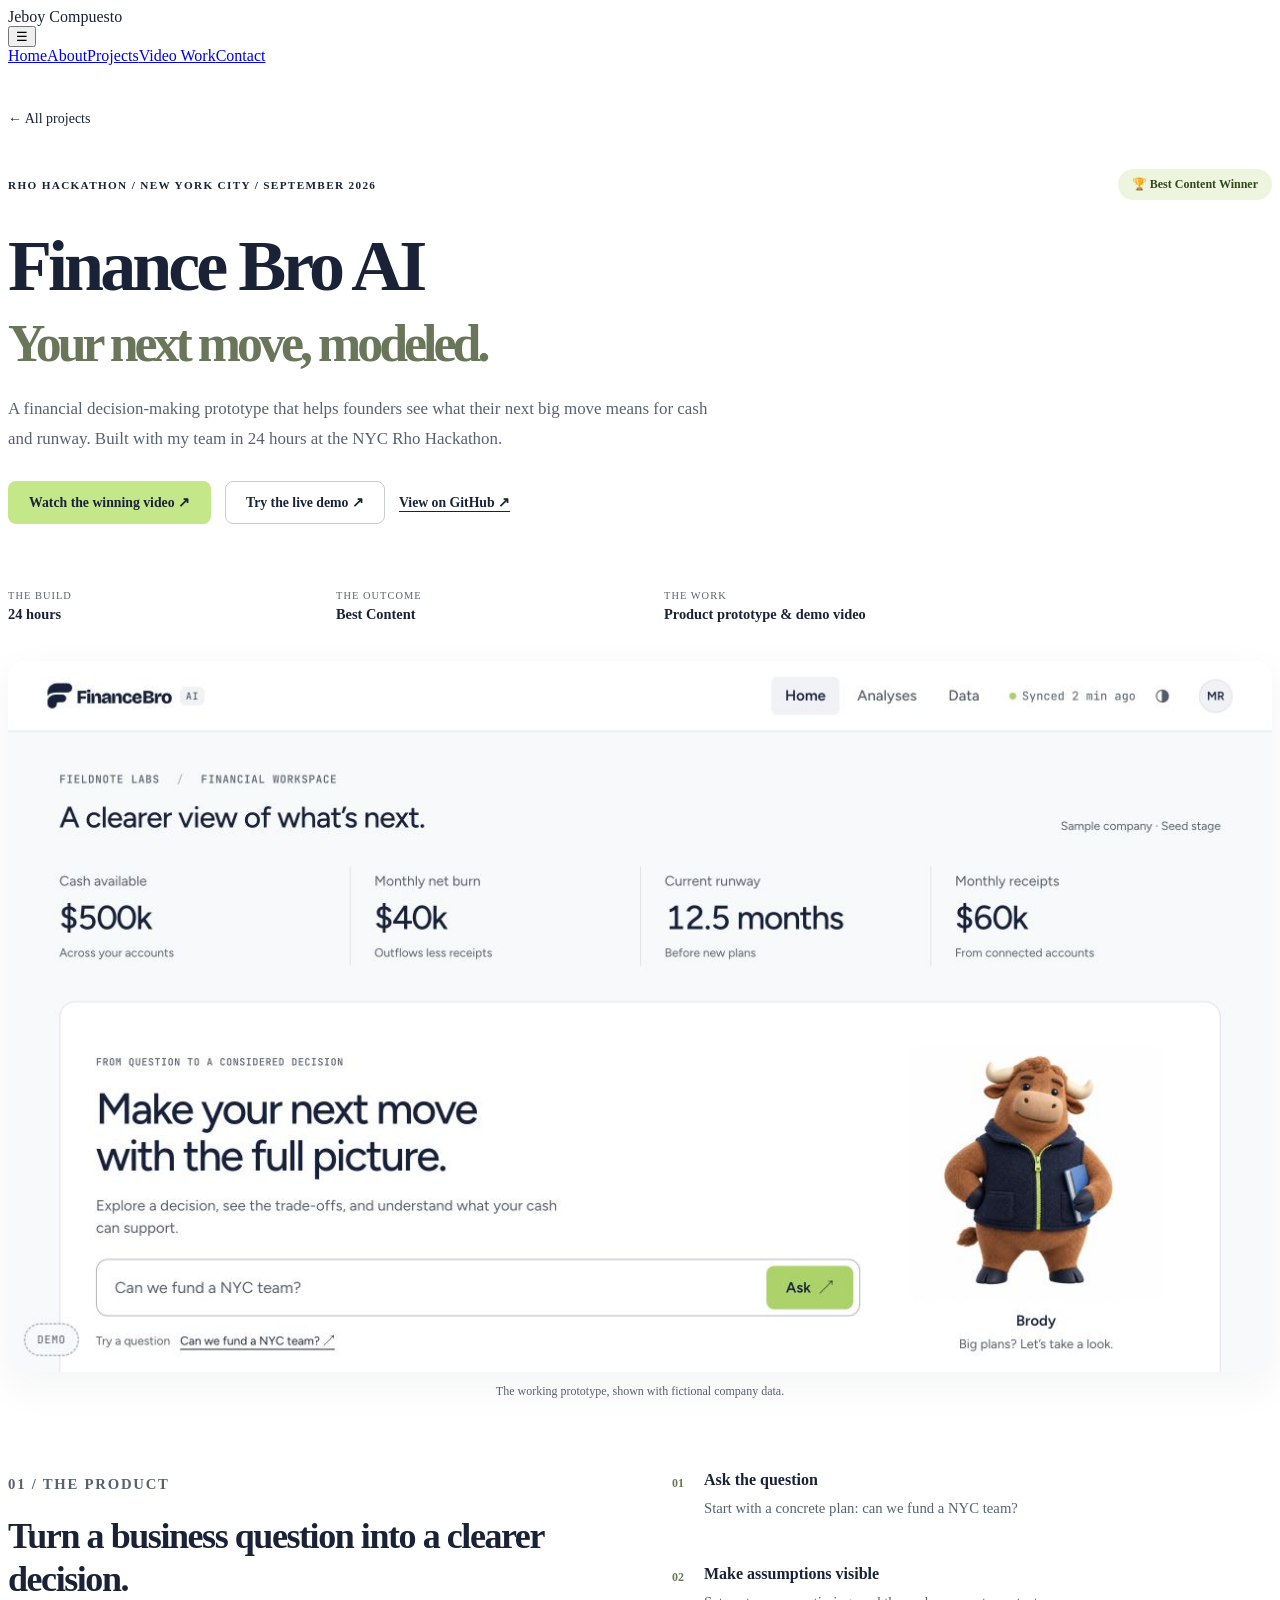
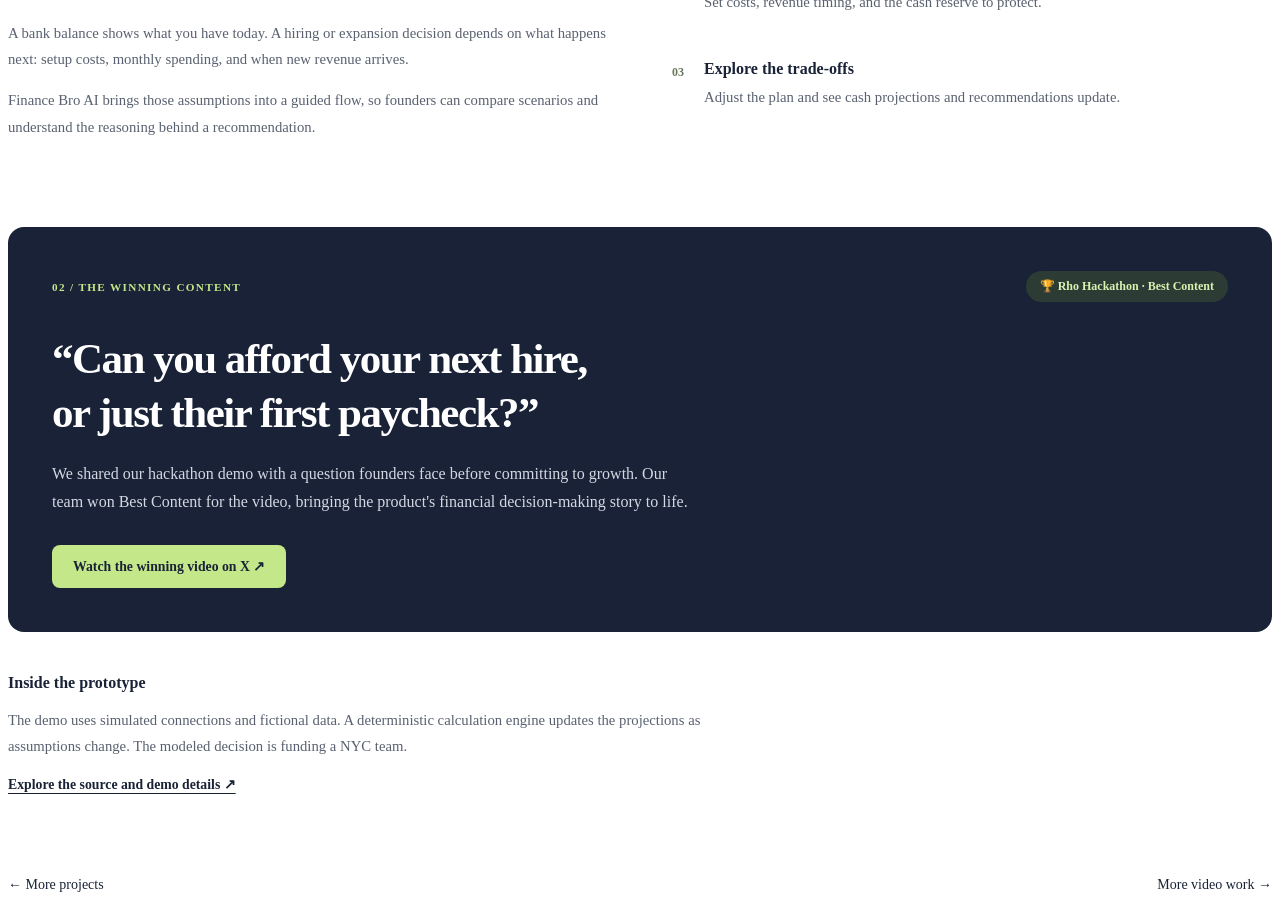
==== finance-bro-ai.html @ b6d6ede4 "Feature Finance Bro AI Rho Hackathon Best Content win" ====
<!doctype html>
<html lang="en">
<head>
  <meta charset="utf-8">
  <meta name="viewport" content="width=device-width,initial-scale=1">
  <title>Finance Bro AI — Rho Hackathon Best Content Winner · Jeboy Compuesto</title>
  <meta name="description" content="Finance Bro AI: a financial decision-making prototype built in 24 hours at the NYC Rho Hackathon. Our team's demo video won Best Content.">
  <meta property="og:title" content="Finance Bro AI — Best Content at Rho Hackathon">
  <meta property="og:description" content="Your next move, modeled. A 24-hour product build and an award-winning demo video.">
  <meta property="og:type" content="website">
  <meta property="og:url" content="https://jeboycompuesto.github.io/Portfolio/finance-bro-ai.html">
  <meta property="og:image" content="https://jeboycompuesto.github.io/Portfolio/images/finance-bro-dashboard.png">
  <meta name="twitter:card" content="summary_large_image">
  <link rel="canonical" href="https://jeboycompuesto.github.io/Portfolio/finance-bro-ai.html">
  <link href="https://fonts.googleapis.com/css2?family=Inter:wght@400;500;600;700;800&display=swap" rel="stylesheet">
  <link rel="stylesheet" href="css/styles.css">
  <link rel="stylesheet" href="css/finance-bro.css">
</head>
<body class="rho-page">
  <div class="custom-cursor"></div>
  <div class="wrap">
    <header class="header">
      <div class="brand">Jeboy Compuesto</div>
      <button class="nav-toggle" aria-label="Toggle Menu">&#9776;</button>
      <nav class="nav" aria-label="Main navigation">
        <a href="index.html">Home</a><a href="about.html">About</a><a href="projects.html">Projects</a><a href="video-work.html">Video Work</a><a href="contact.html">Contact</a>
      </nav>
    </header>
    <main>
      <section class="rho-hero" aria-labelledby="rho-title">
        <a class="rho-back" href="projects.html">← All projects</a>
        <div class="rho-heading-row"><p class="rho-kicker">Rho Hackathon / New York City / September 2026</p><span class="rho-award">🏆 Best Content Winner</span></div>
        <h1 id="rho-title">Finance Bro AI<span>Your next move, modeled.</span></h1>
        <p class="rho-lead">A financial decision-making prototype that helps founders see what their next big move means for cash and runway. Built with my team in 24 hours at the NYC Rho Hackathon.</p>
        <div class="rho-actions">
          <a class="rho-button" href="https://x.com/jeboymotion/status/2099174434418655318" target="_blank" rel="noopener">Watch the winning video ↗</a>
          <a class="rho-button rho-button-outline" href="https://jeboycompuesto.github.io/finance-bro-ai/" target="_blank" rel="noopener">Try the live demo ↗</a>
          <a class="rho-text-link" href="https://github.com/jeboycompuesto/finance-bro-ai" target="_blank" rel="noopener">View on GitHub ↗</a>
        </div>
        <dl class="rho-meta">
          <div><dt>The build</dt><dd>24 hours</dd></div>
          <div><dt>The outcome</dt><dd>Best Content</dd></div>
          <div><dt>The work</dt><dd>Product prototype &amp; demo video</dd></div>
        </dl>
      </section>

      <figure class="rho-product">
        <img src="images/finance-bro-dashboard.png" alt="Finance Bro AI dashboard: sample company cash and runway above a prompt asking whether it can fund a NYC team" width="1280" height="720" fetchpriority="high">
        <figcaption>The working prototype, shown with fictional company data.</figcaption>
      </figure>

      <section class="rho-story" aria-labelledby="rho-question-title">
        <div>
          <p class="rho-kicker">01 / The product</p>
          <h2 id="rho-question-title">Turn a business question into a clearer decision.</h2>
          <p>A bank balance shows what you have today. A hiring or expansion decision depends on what happens next: setup costs, monthly spending, and when new revenue arrives.</p>
          <p>Finance Bro AI brings those assumptions into a guided flow, so founders can compare scenarios and understand the reasoning behind a recommendation.</p>
        </div>
        <ol class="rho-steps">
          <li><span>01</span><div><h3>Ask the question</h3><p>Start with a concrete plan: can we fund a NYC team?</p></div></li>
          <li><span>02</span><div><h3>Make assumptions visible</h3><p>Set costs, revenue timing, and the cash reserve to protect.</p></div></li>
          <li><span>03</span><div><h3>Explore the trade-offs</h3><p>Adjust the plan and see cash projections and recommendations update.</p></div></li>
        </ol>
      </section>

      <section class="rho-content" aria-labelledby="rho-content-title">
        <div><p class="rho-kicker">02 / The winning content</p><span class="rho-award">🏆 Rho Hackathon · Best Content</span></div>
        <h2 id="rho-content-title">“Can you afford your next hire,<br>or just their first paycheck?”</h2>
        <p>We shared our hackathon demo with a question founders face before committing to growth. Our team won Best Content for the video, bringing the product's financial decision-making story to life.</p>
        <a class="rho-button" href="https://x.com/jeboymotion/status/2099174434418655318" target="_blank" rel="noopener">Watch the winning video on X ↗</a>
      </section>

      <aside class="rho-prototype-note" aria-label="About the prototype">
        <h2>Inside the prototype</h2>
        <p>The demo uses simulated connections and fictional data. A deterministic calculation engine updates the projections as assumptions change. The modeled decision is funding a NYC team.</p>
        <a class="rho-text-link" href="https://github.com/jeboycompuesto/finance-bro-ai" target="_blank" rel="noopener">Explore the source and demo details ↗</a>
      </aside>
    </main>
    <footer class="rho-footer"><a href="projects.html">← More projects</a><a href="video-work.html">More video work →</a></footer>
  </div>
  <script src="js/main.js" defer></script>
</body>
</html>
---- css/finance-bro.css ----
/* Finance Bro AI case study and award feature. */
.rho-page { --rho-ink: #192236; --rho-lime: #c4e889; color: var(--rho-ink); }
.rho-hero { margin: 44px 0 0; }
.rho-back { display: inline-block; color: var(--text-muted); text-decoration: none; margin-bottom: 42px; font-size: .875rem; }
.rho-heading-row { display: flex; flex-wrap: wrap; align-items: center; gap: 16px; justify-content: space-between; }
.rho-kicker { font-size: .7rem; font-weight: 700; text-transform: uppercase; letter-spacing: .12em; margin: 0; }
.rho-award { display: inline-flex; align-items: center; gap: 6px; border-radius: 999px; padding: 8px 14px; background: #edf5df; color: #34491d; font-size: .75rem; font-weight: 700; }
.rho-hero h1 { font-size: clamp(42px, 6vw, 72px); letter-spacing: -.055em; line-height: 1.08; margin: 28px 0 22px; }
.rho-hero h1 span { display: block; color: #697659; font-size: .72em; margin-top: 10px; }
.rho-lead { max-width: 700px; color: #596170; font-size: 1.06rem; line-height: 1.8; }
.rho-actions { display: flex; flex-wrap: wrap; align-items: center; gap: 14px; margin-top: 26px; }
.rho-button { display: inline-block; padding: 12px 20px; border-radius: 8px; border: 1px solid transparent; background: #c4e889; color: #192236; font-size: .86rem; font-weight: 700; text-decoration: none; transition: background .2s; }
.rho-button:hover { background: #b5dc73; }
.rho-button-outline { background: transparent; border-color: #c9cdd0; }
.rho-button-outline:hover { background: #edf5df; }
.rho-text-link { color: inherit; font-size: .86rem; font-weight: 600; text-underline-offset: 4px; }
.rho-page a:focus-visible, .rho-video-feature a:focus-visible { outline: 3px solid #718d3e; outline-offset: 5px; }
.rho-meta { display: grid; grid-template-columns: 1fr 1fr 2fr; gap: 24px; border-top: 1px solid var(--border); margin: 40px 0 0; padding: 26px 0; }
.rho-meta dt { text-transform: uppercase; letter-spacing: .1em; font-size: .65rem; color: #596170; margin-bottom: 5px; }
.rho-meta dd { font-size: .9rem; font-weight: 600; margin: 0; }
.rho-product { margin: 12px 0 72px; }
.rho-product img { display: block; width: 100%; height: auto; border: 1px solid var(--border); border-radius: 16px; box-shadow: 0 14px 44px #1922360d; }
.rho-product figcaption { text-align: center; color: #596170; font-size: .75rem; margin-top: 12px; }
.rho-story { display: grid; grid-template-columns: 1fr 1fr; gap: 64px; margin-bottom: 72px; }
.rho-story h2 { font-size: clamp(26px, 3vw, 36px); letter-spacing: -.04em; line-height: 1.2; margin: 18px 0; }
.rho-story p, .rho-prototype-note p { color: #596170; font-size: .92rem; line-height: 1.8; }
.rho-steps { list-style: none; margin: 0; padding: 0; }
.rho-steps li { display: flex; gap: 20px; padding: 22px 0; border-bottom: 1px solid var(--border); }
.rho-steps li:first-child { padding-top: 0; }
.rho-steps li > span { color: #697659; font-size: .75rem; font-weight: 700; padding-top: 5px; }
.rho-steps h3 { margin: 0 0 6px; font-size: 1rem; }
.rho-steps p { margin: 0; }
.rho-content { padding: 44px; border-radius: 16px; background: #192236; color: #fff; margin-bottom: 42px; }
.rho-content > div { display: flex; align-items: center; flex-wrap: wrap; gap: 18px; justify-content: space-between; }
.rho-content .rho-kicker { color: #c4e889; }
.rho-content .rho-award { background: #2d3b35; color: #d8f2b0; }
.rho-content h2 { font-size: clamp(26px, 3.8vw, 43px); letter-spacing: -.035em; line-height: 1.25; margin: 30px 0 20px; }
.rho-content > p { max-width: 640px; color: #d3d8e2; line-height: 1.8; margin-bottom: 28px; }
.rho-prototype-note { max-width: 720px; margin-bottom: 60px; }
.rho-prototype-note h2 { font-size: 1rem; }
.rho-footer { display: flex; justify-content: space-between; flex-wrap: wrap; gap: 20px; border-top: 1px solid var(--border); padding-top: 24px; }
.rho-footer a { color: inherit; font-size: .875rem; text-decoration: none; }
.rho-video-feature { display: grid; grid-template-columns: 1fr 1fr; align-items: center; gap: 32px; border: 1px solid #3a4134; border-radius: 14px; padding: 24px; margin: 0 0 44px; background: #1b211b; }
.rho-video-feature .rho-kicker { color: #c4e889; }
.rho-video-feature h2 { margin: 12px 0; font-size: 2rem; letter-spacing: -.035em; }
.rho-video-feature p:not(.rho-kicker) { color: #c8d0c5; font-size: .95rem; }
.rho-video-image { display: block; border-radius: 8px; overflow: hidden; }
.rho-video-image img { display: block; width: 100%; height: auto; }
@media (max-width: 780px) {
  .rho-story, .rho-video-feature { grid-template-columns: 1fr; gap: 28px; }
  .rho-meta { grid-template-columns: 1fr 1fr; gap: 20px; }
  .rho-meta > div:last-child { grid-column: 1 / -1; }
  .rho-hero { margin-top: 24px; }
  .rho-back { margin-bottom: 28px; }
  .rho-content { padding: 28px 24px; }
  .rho-product, .rho-story { margin-bottom: 44px; }
  .rho-heading-row { align-items: flex-start; }
  .rho-video-feature { padding: 20px; }
}
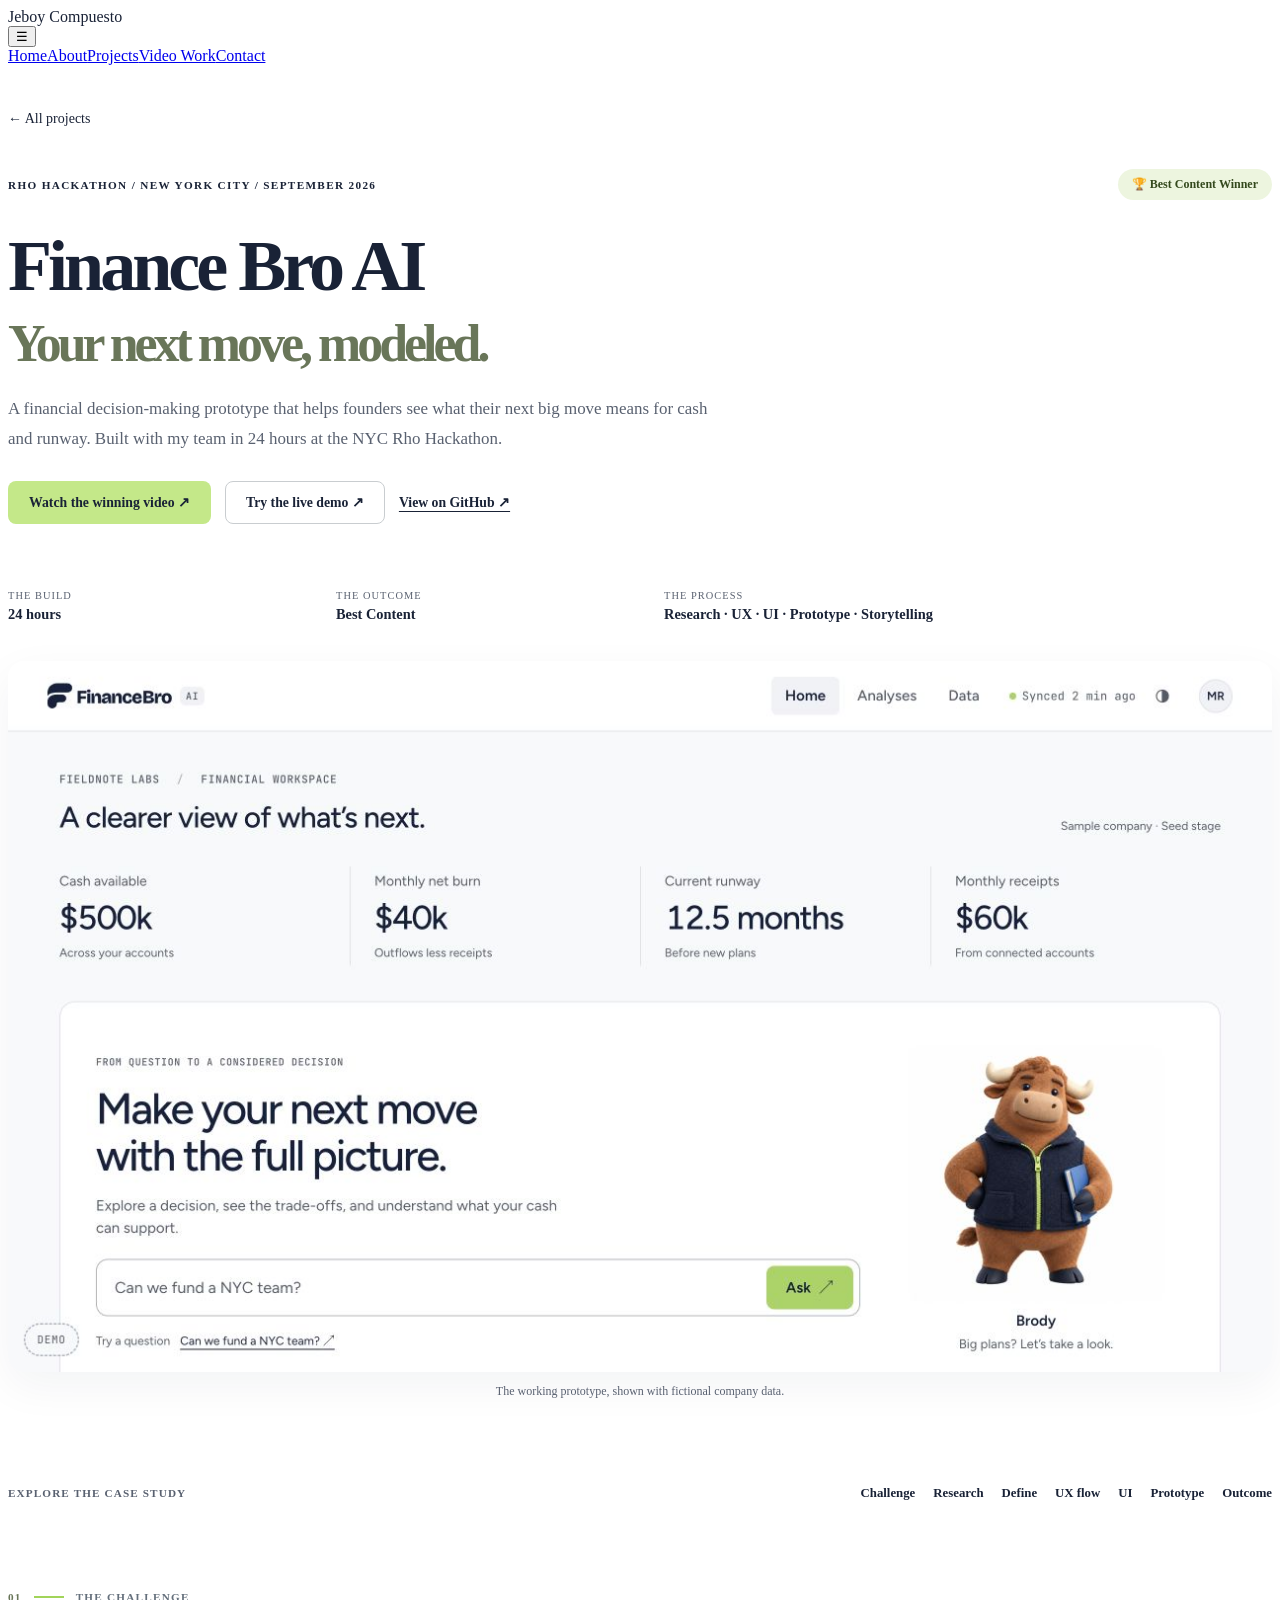
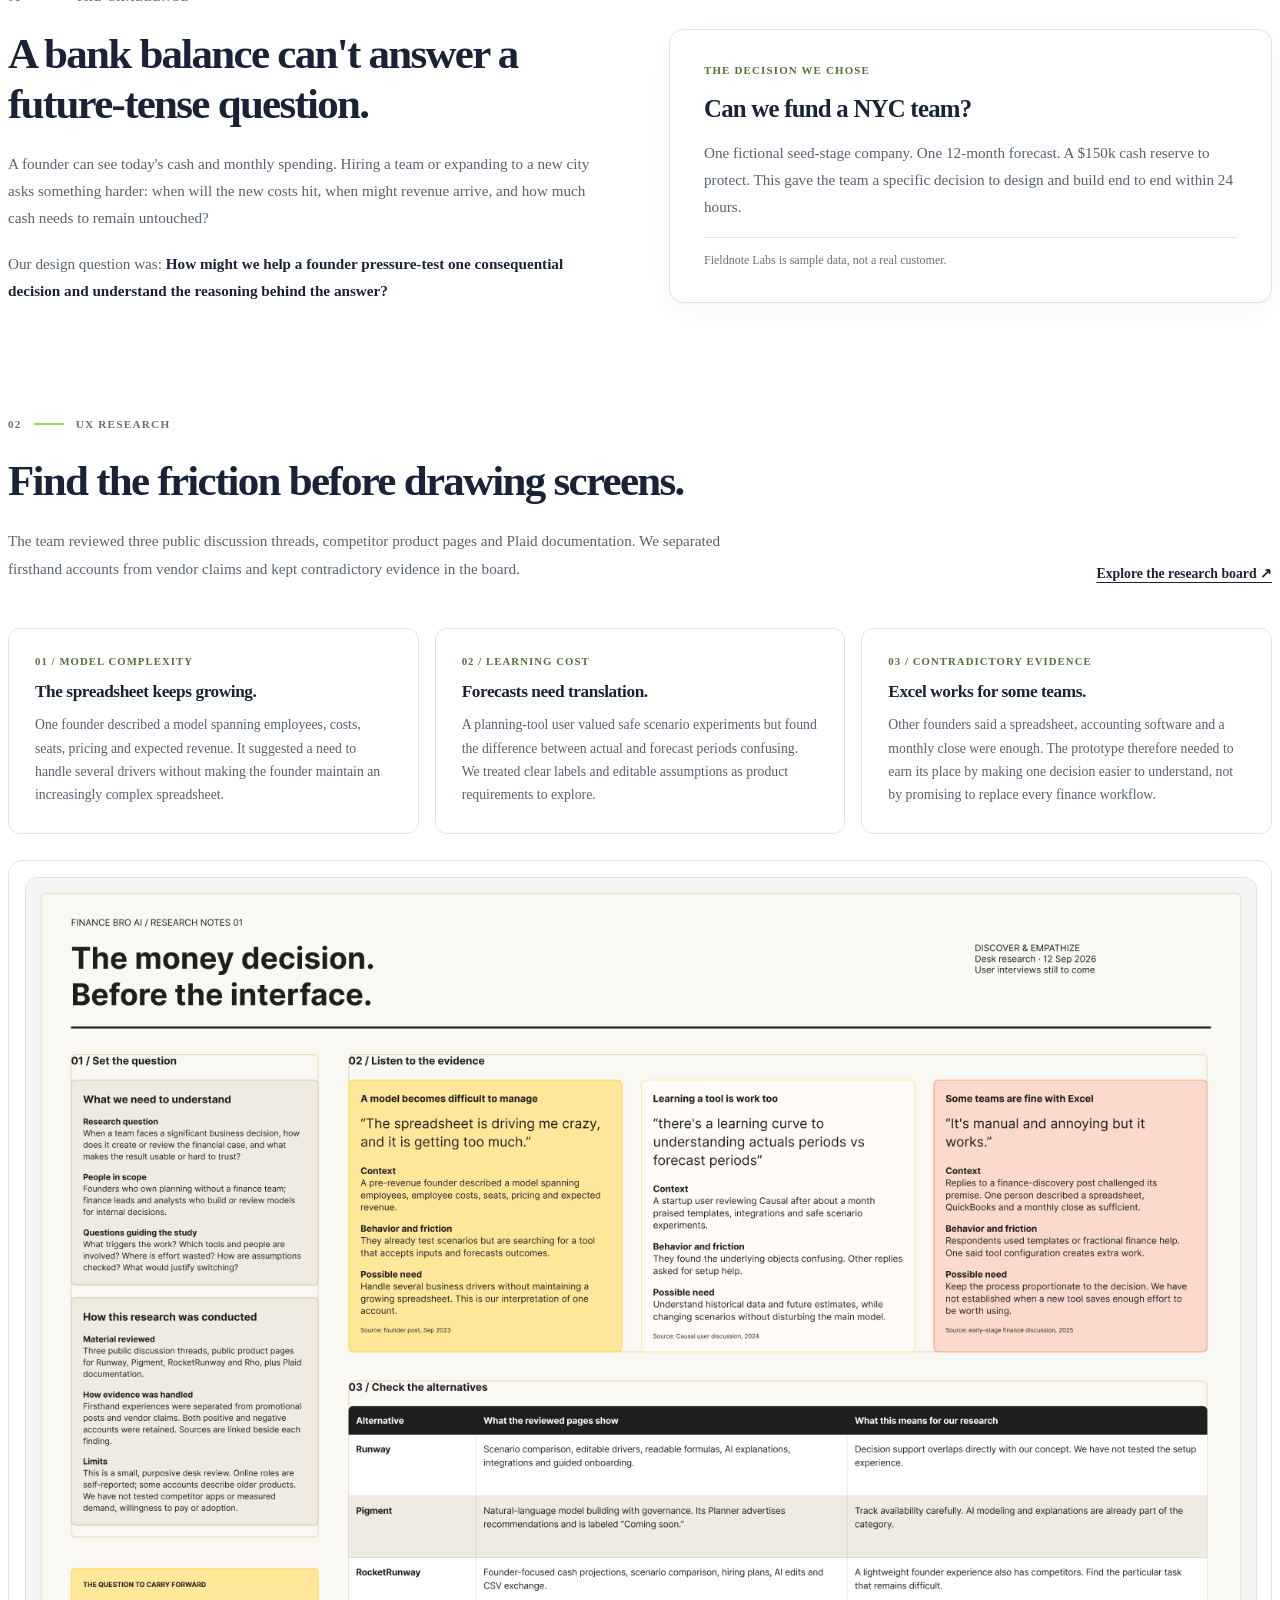
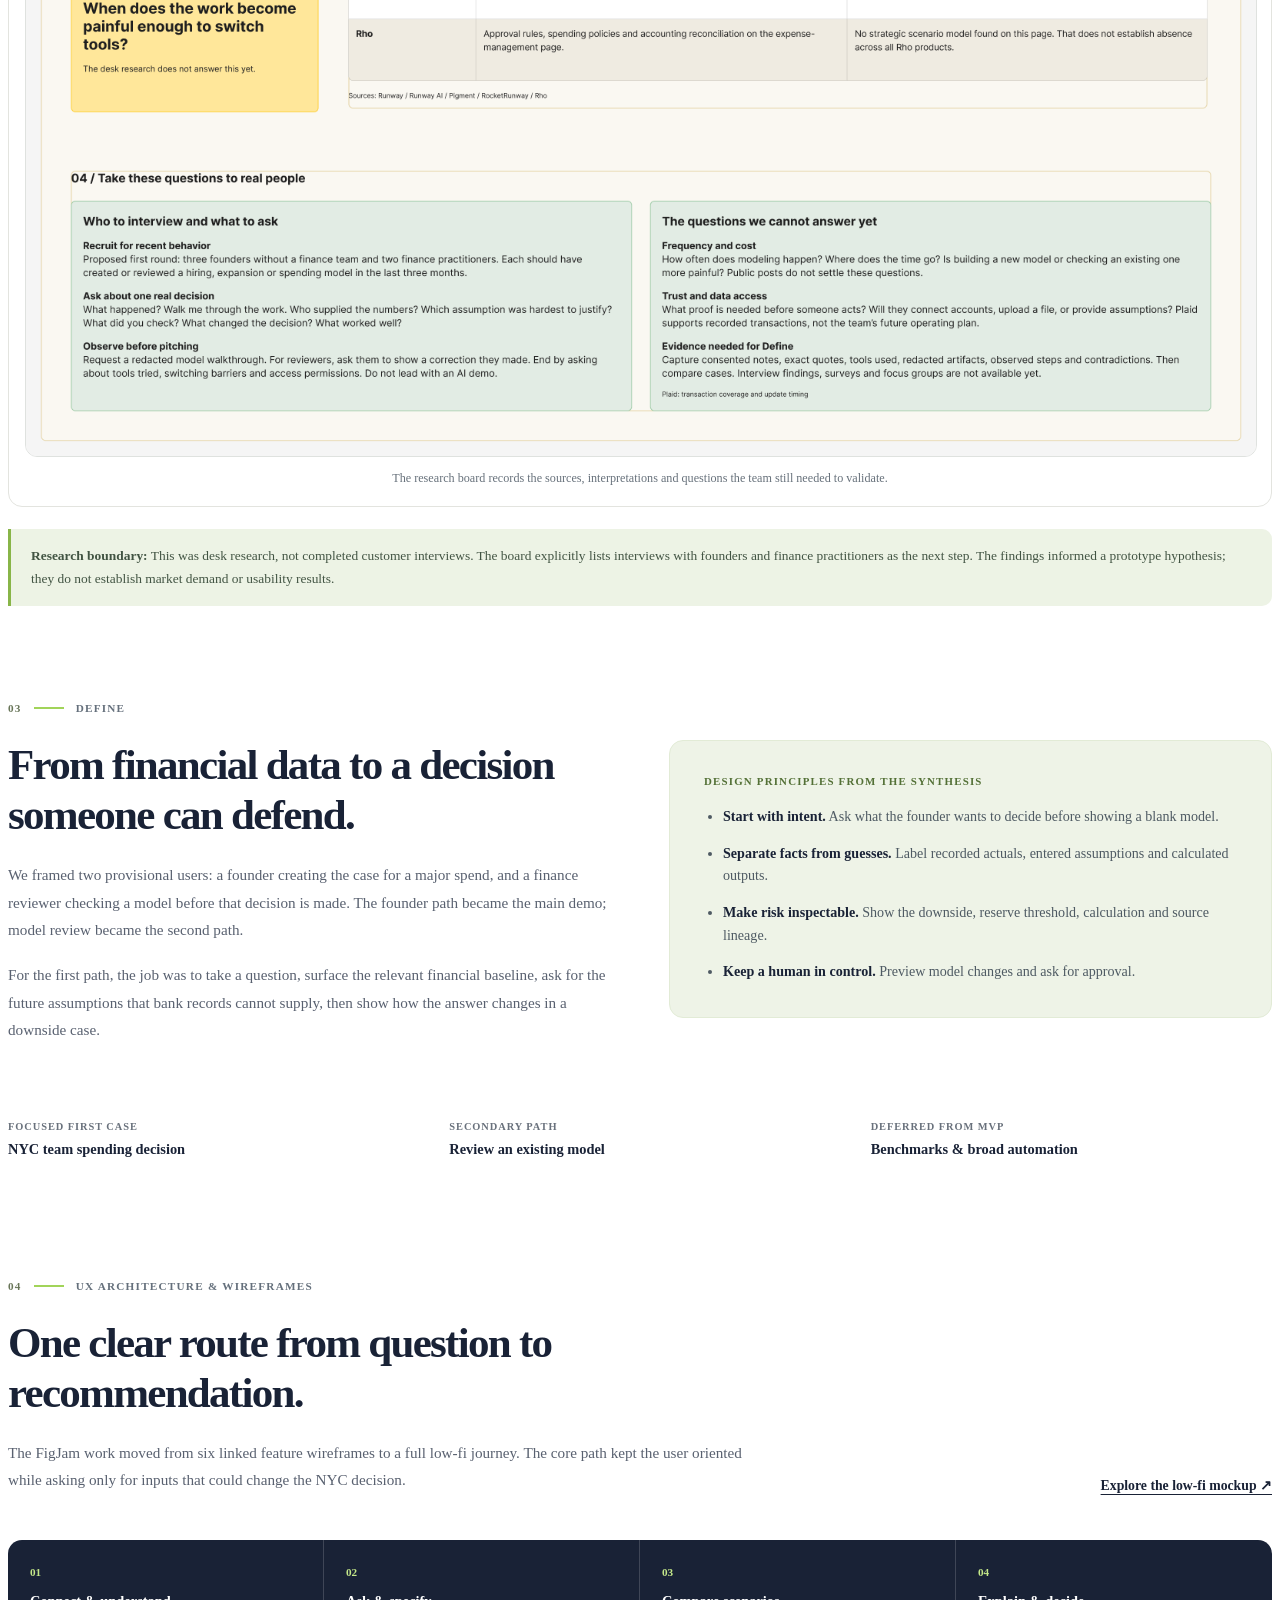
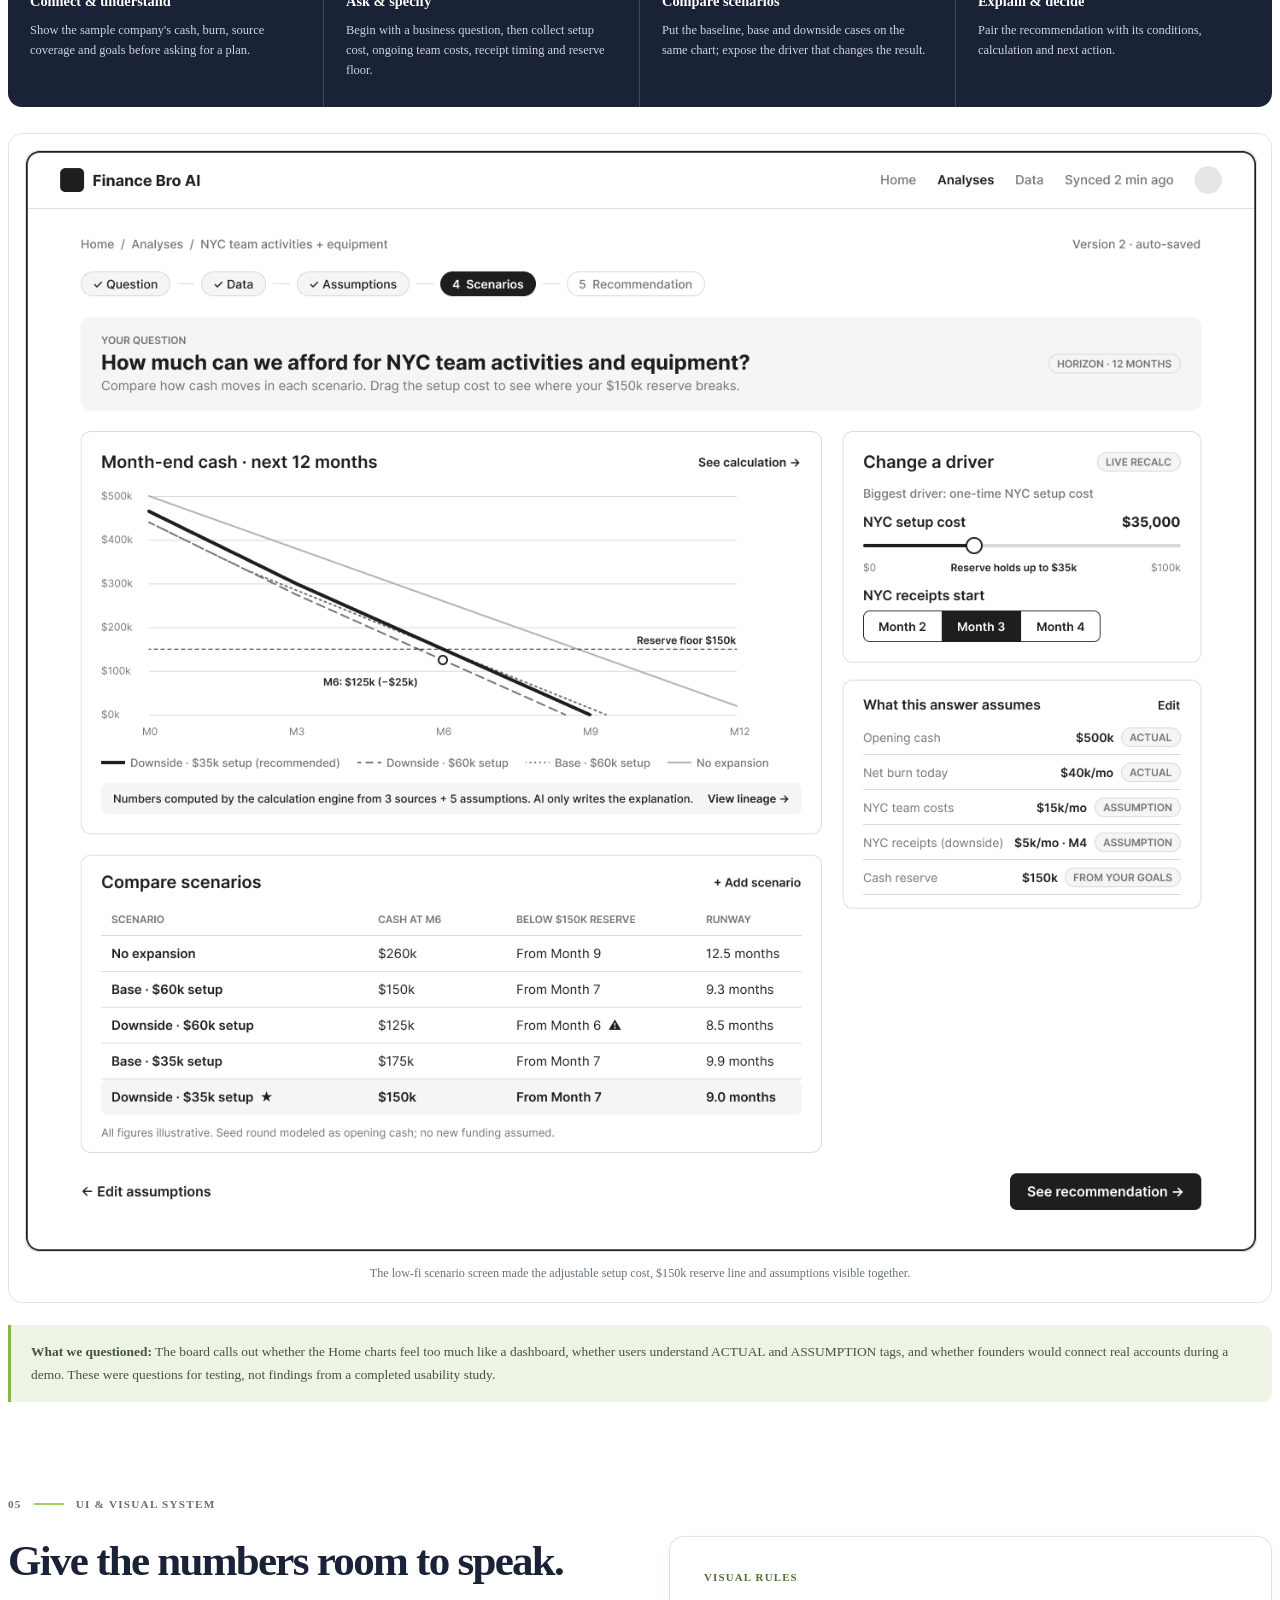
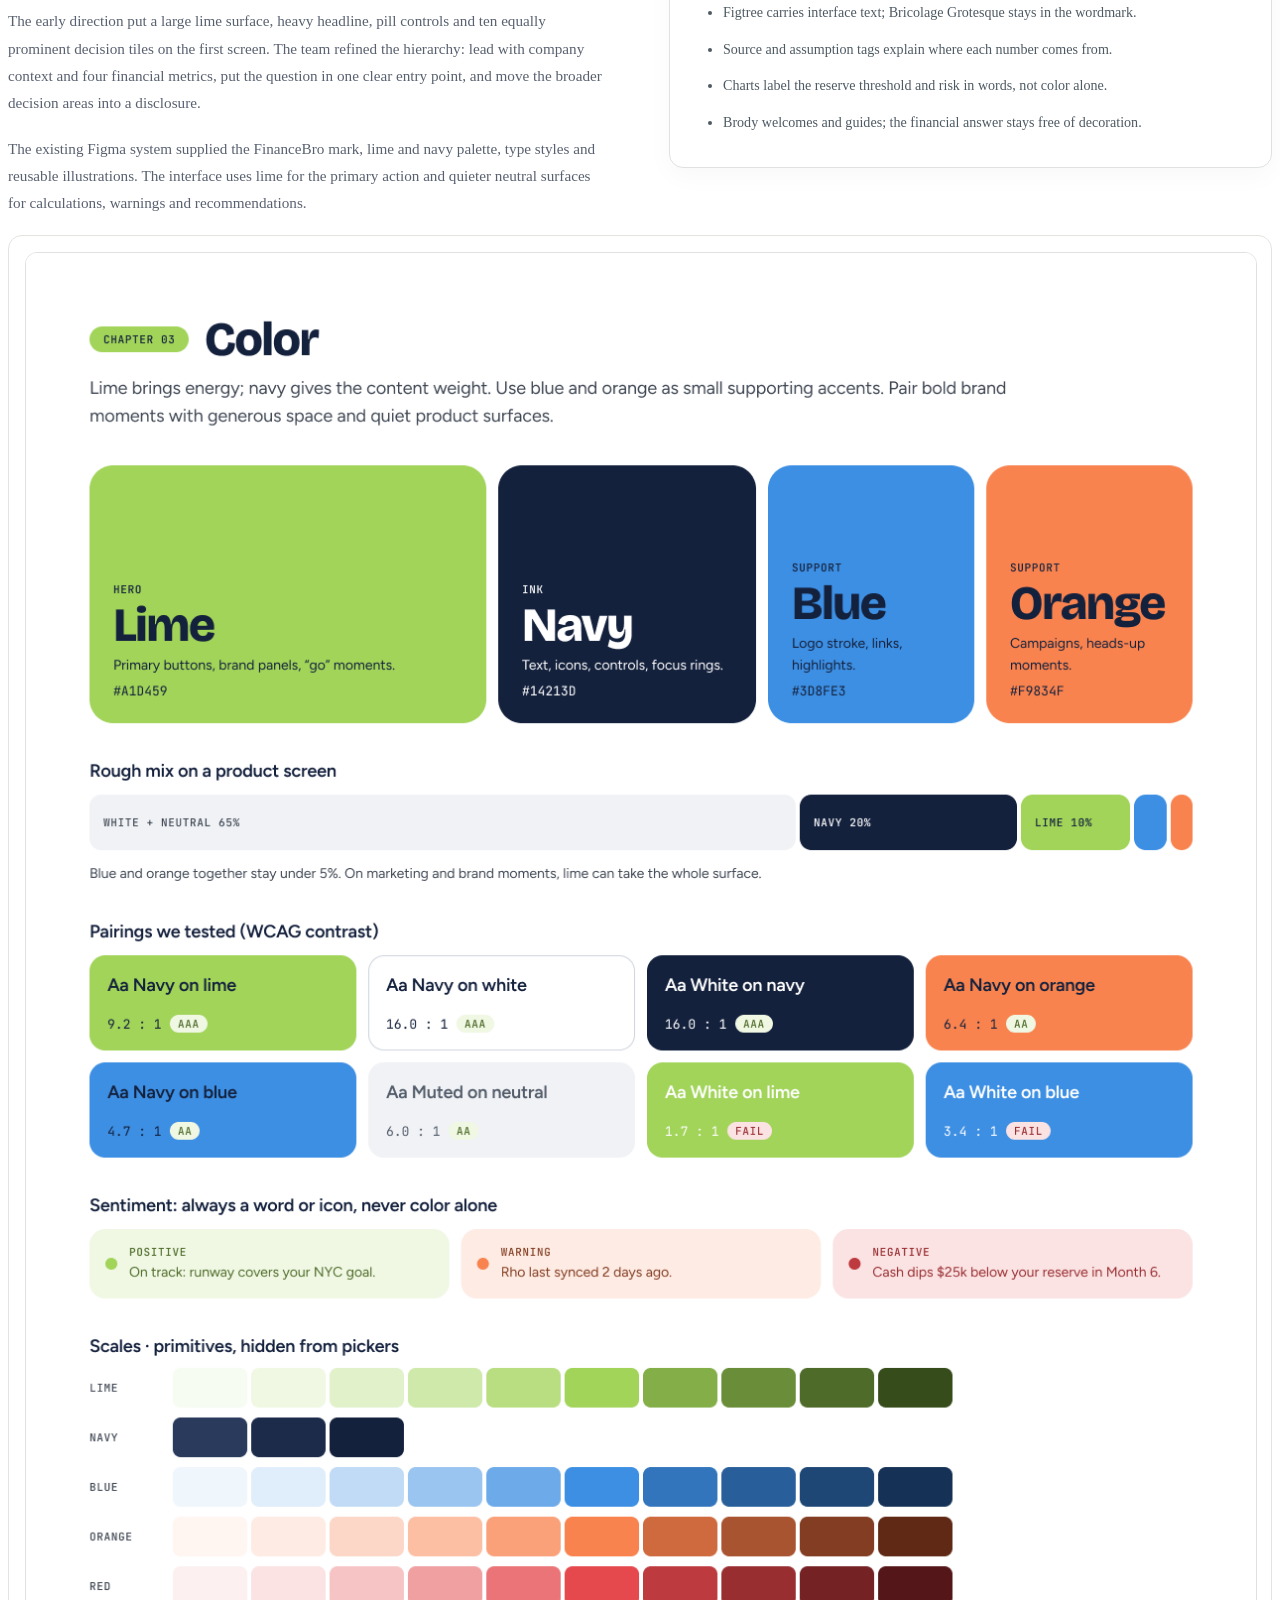
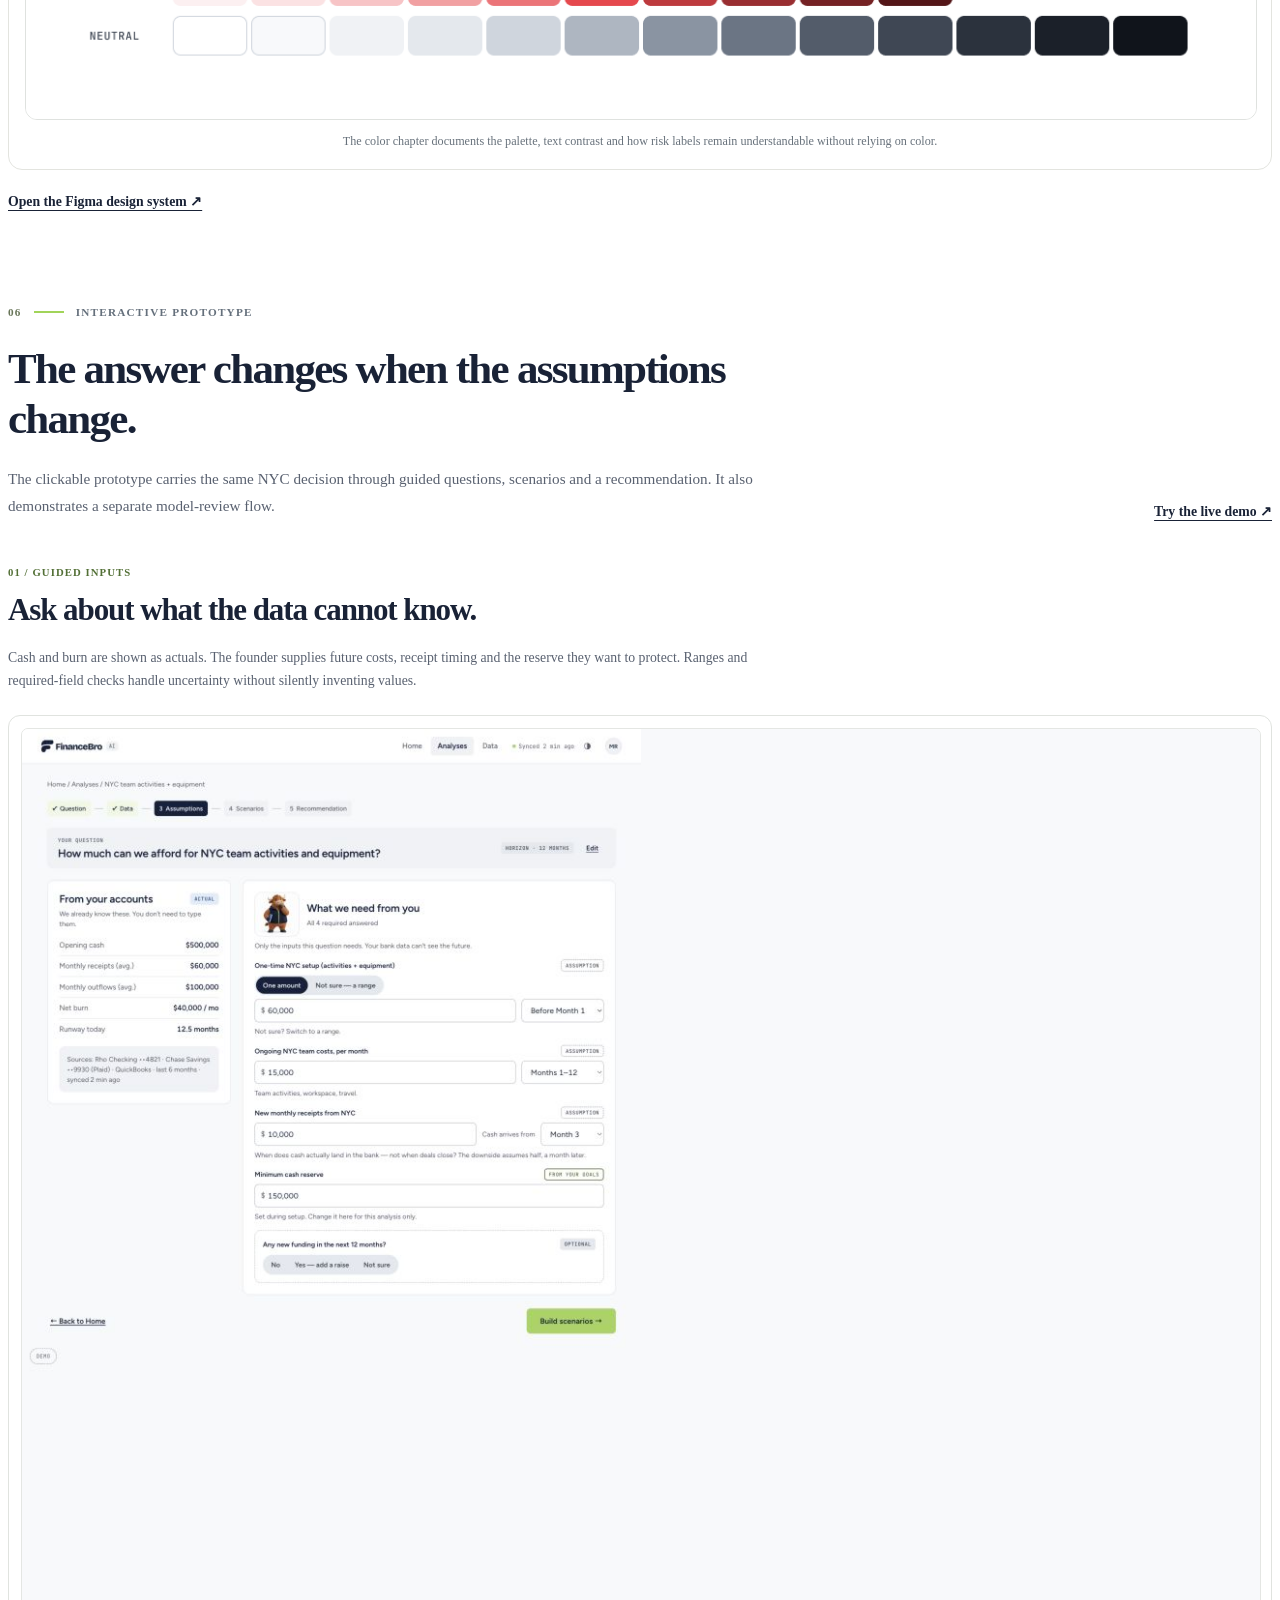
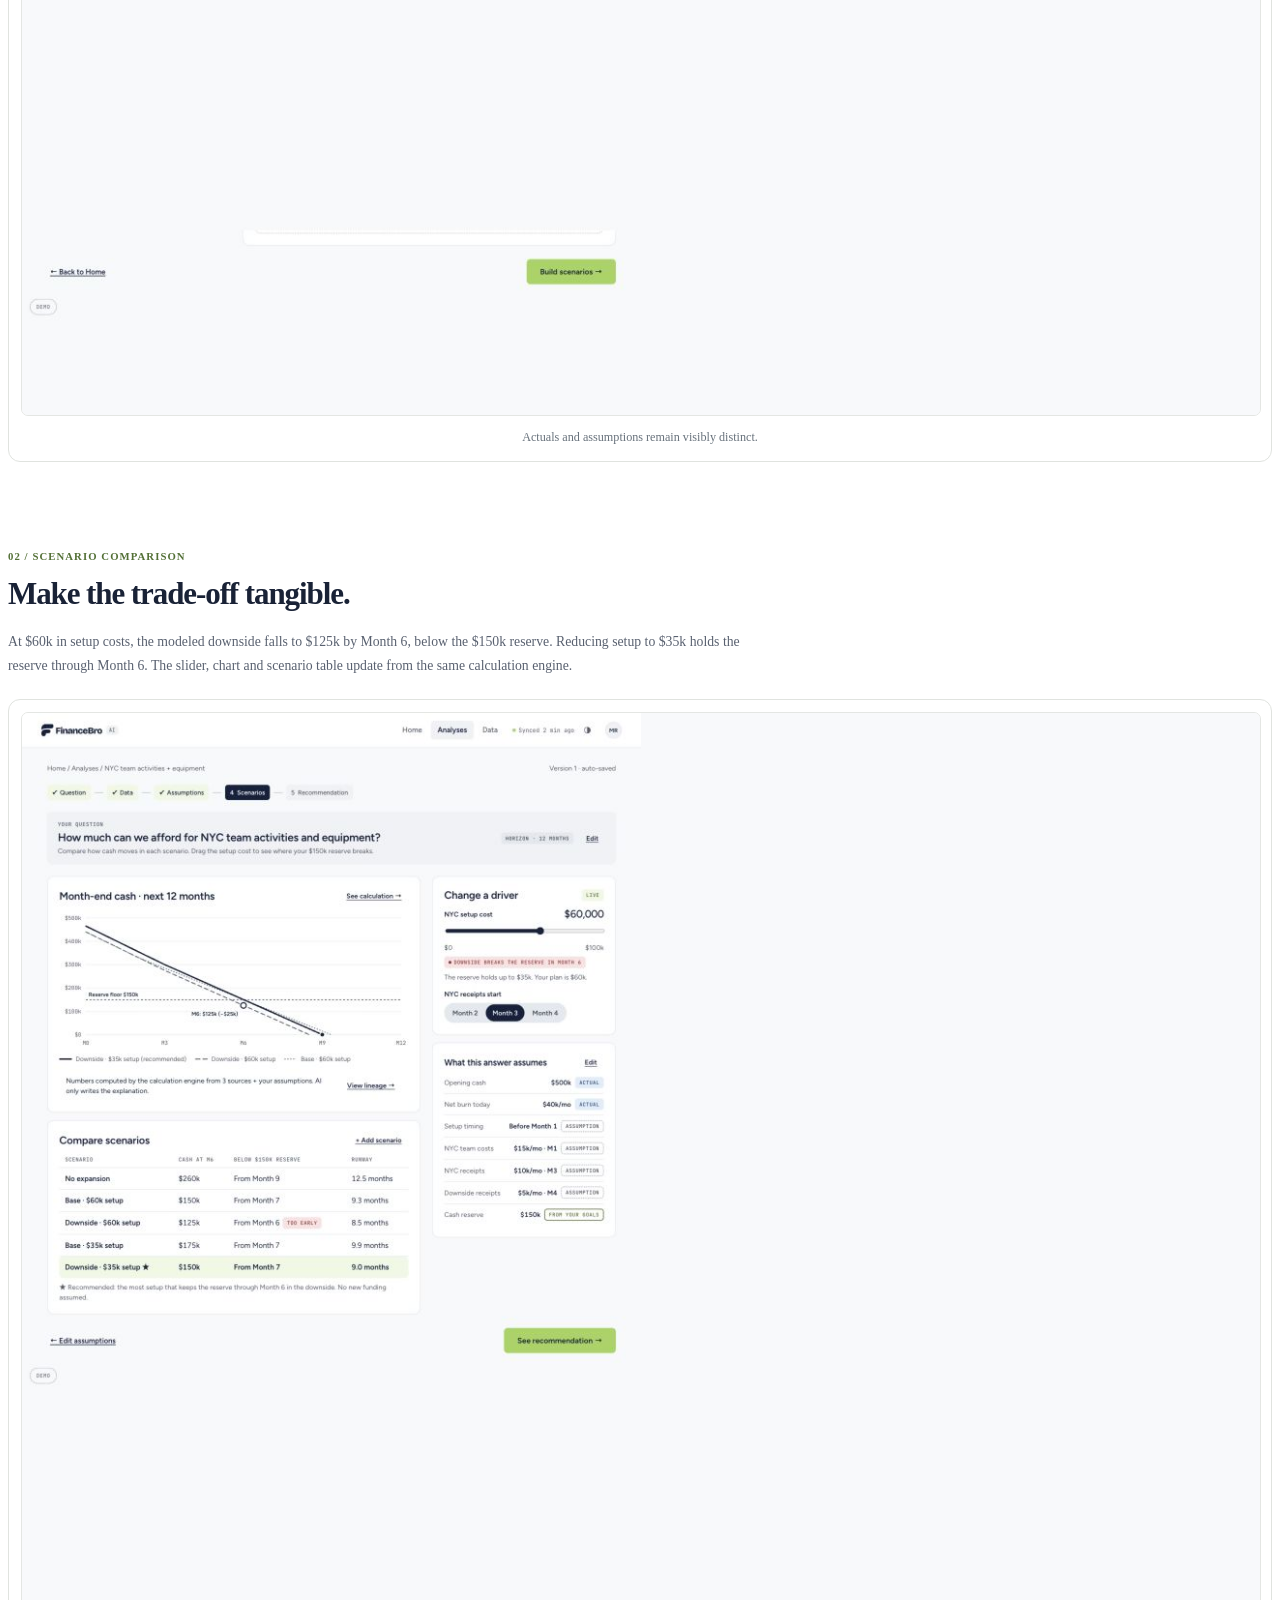
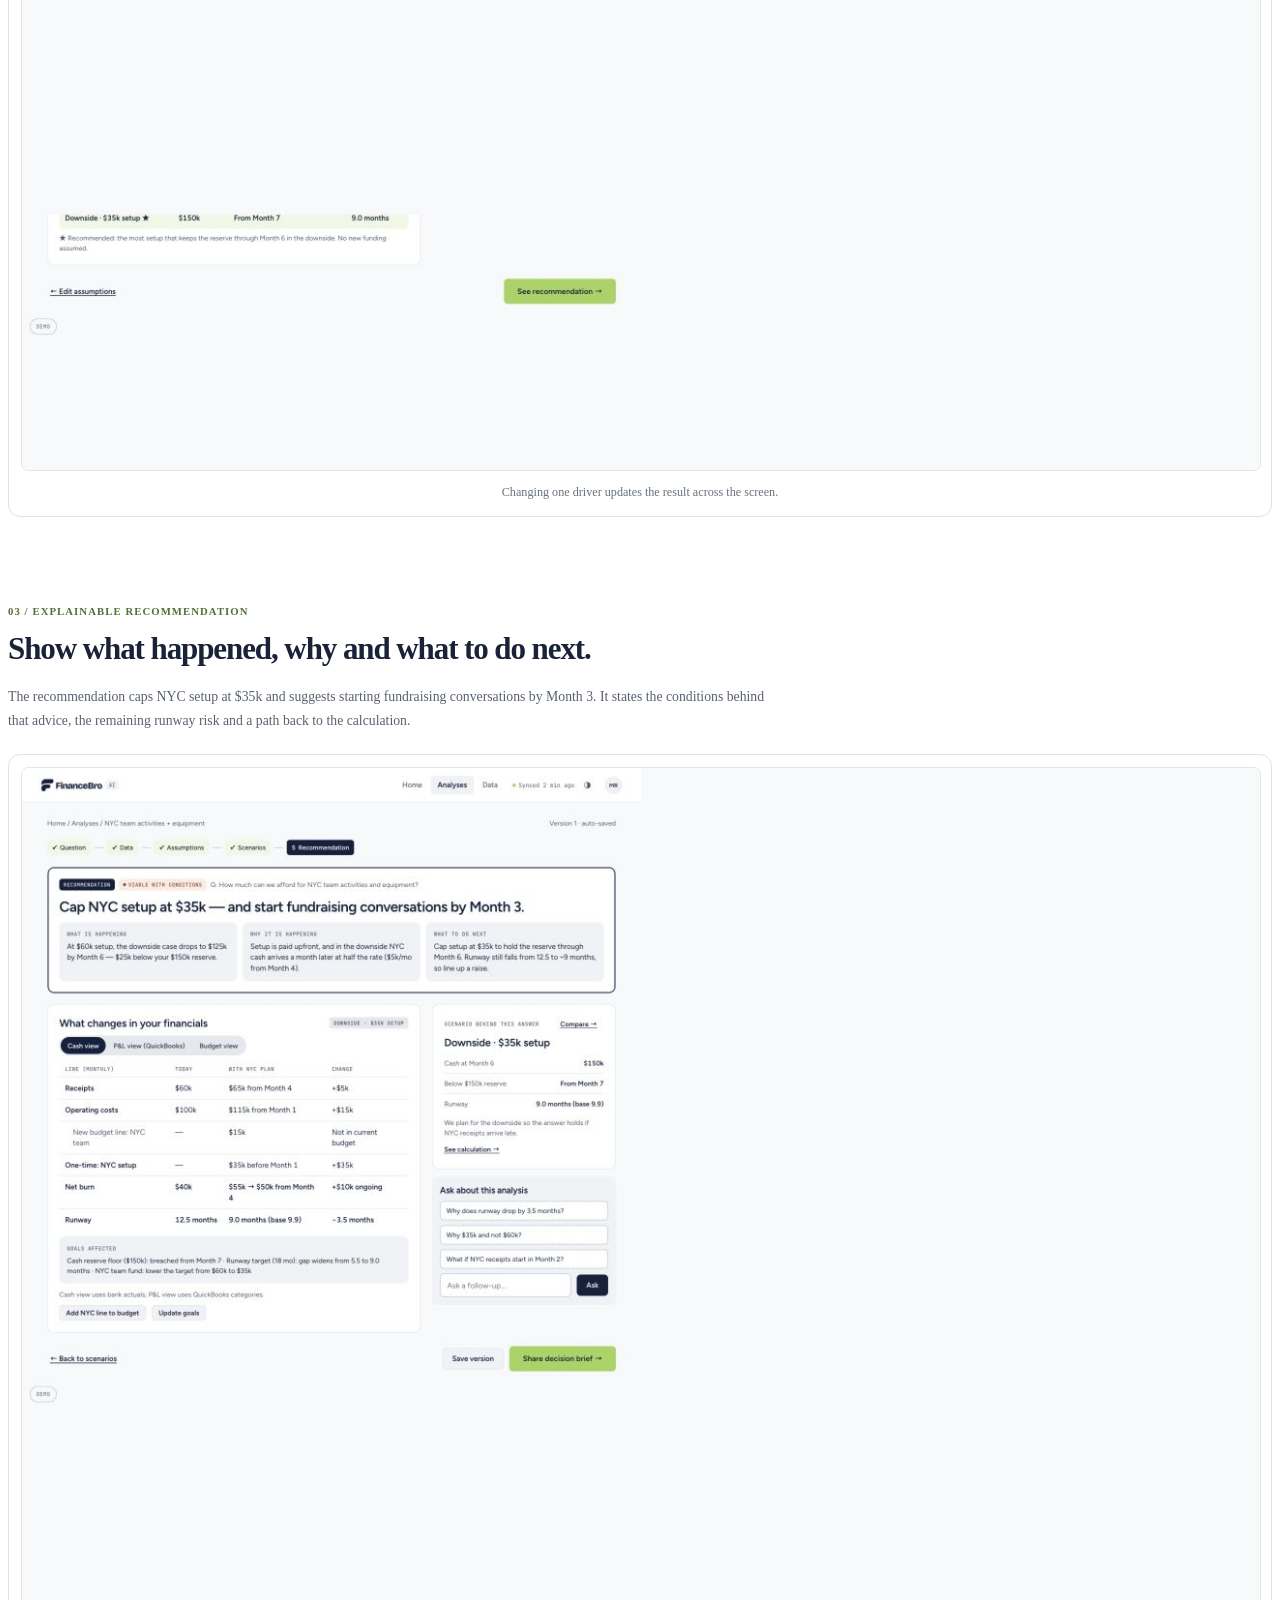
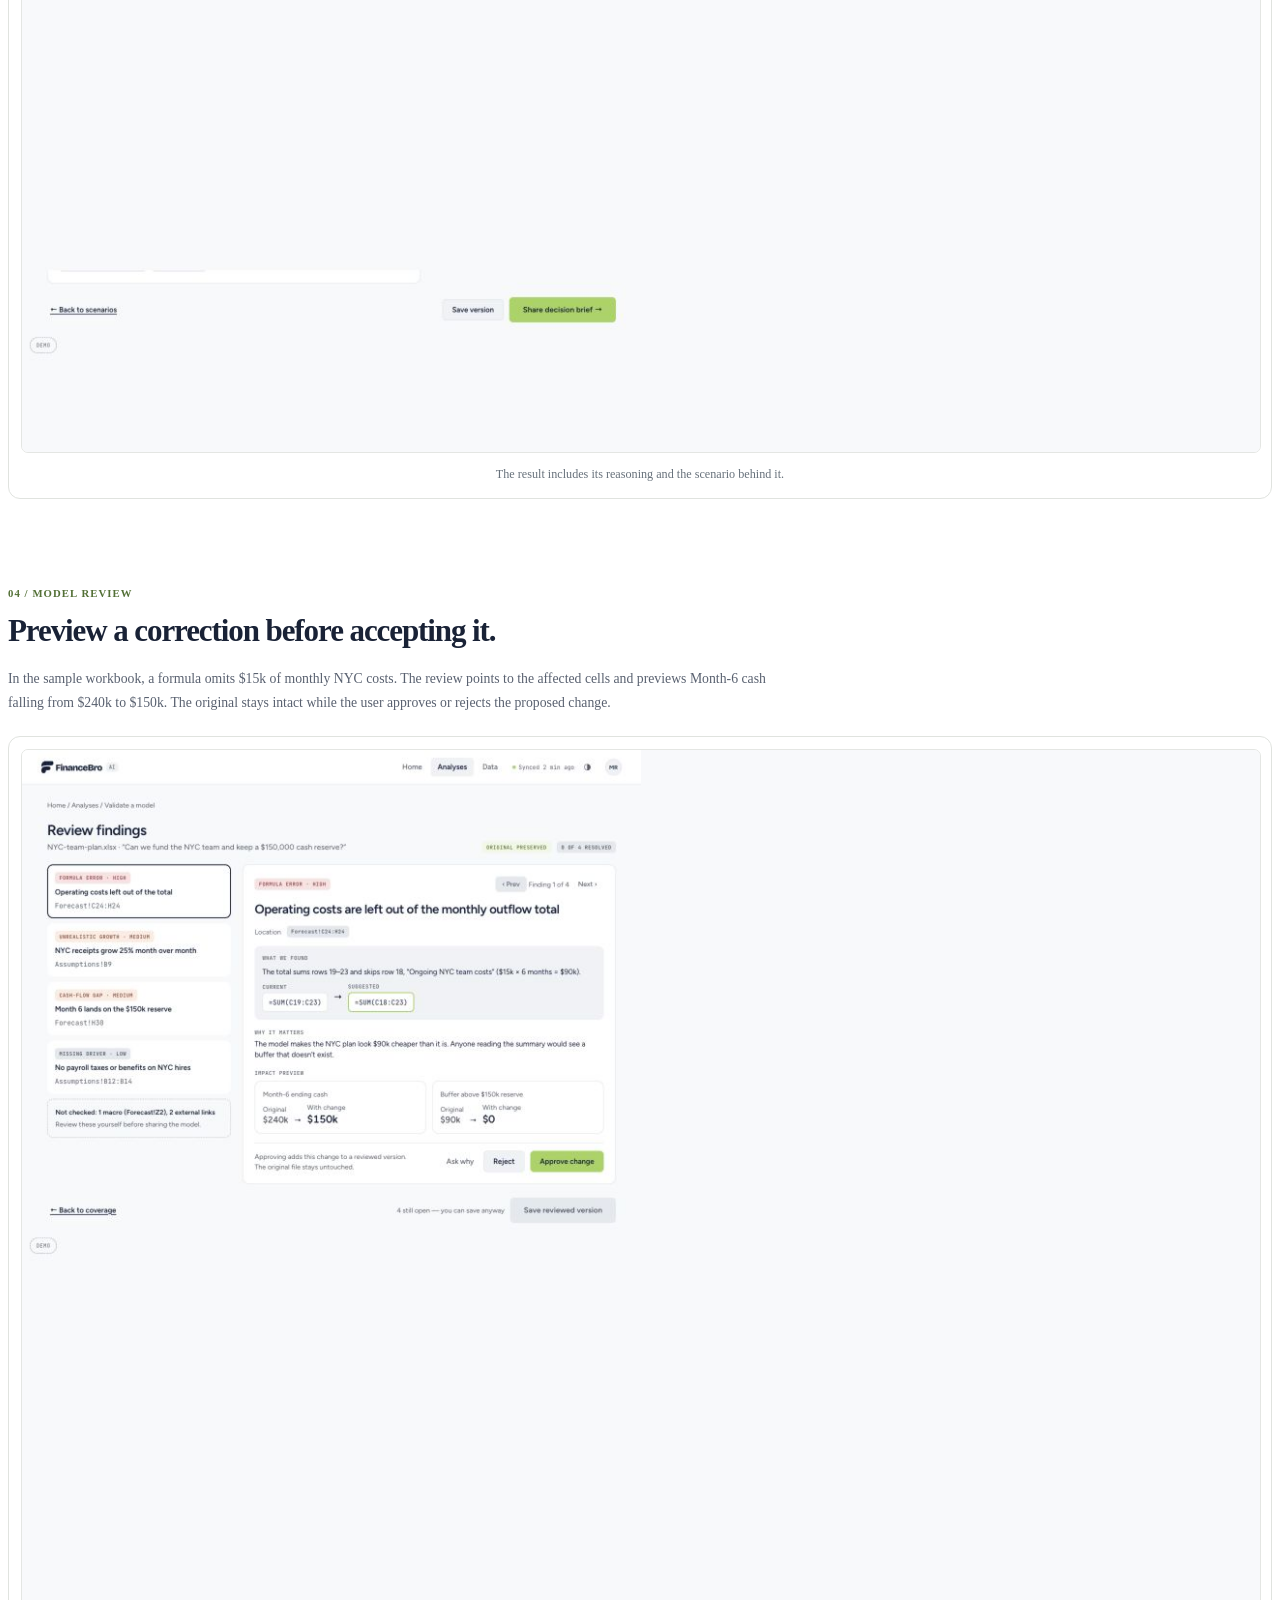
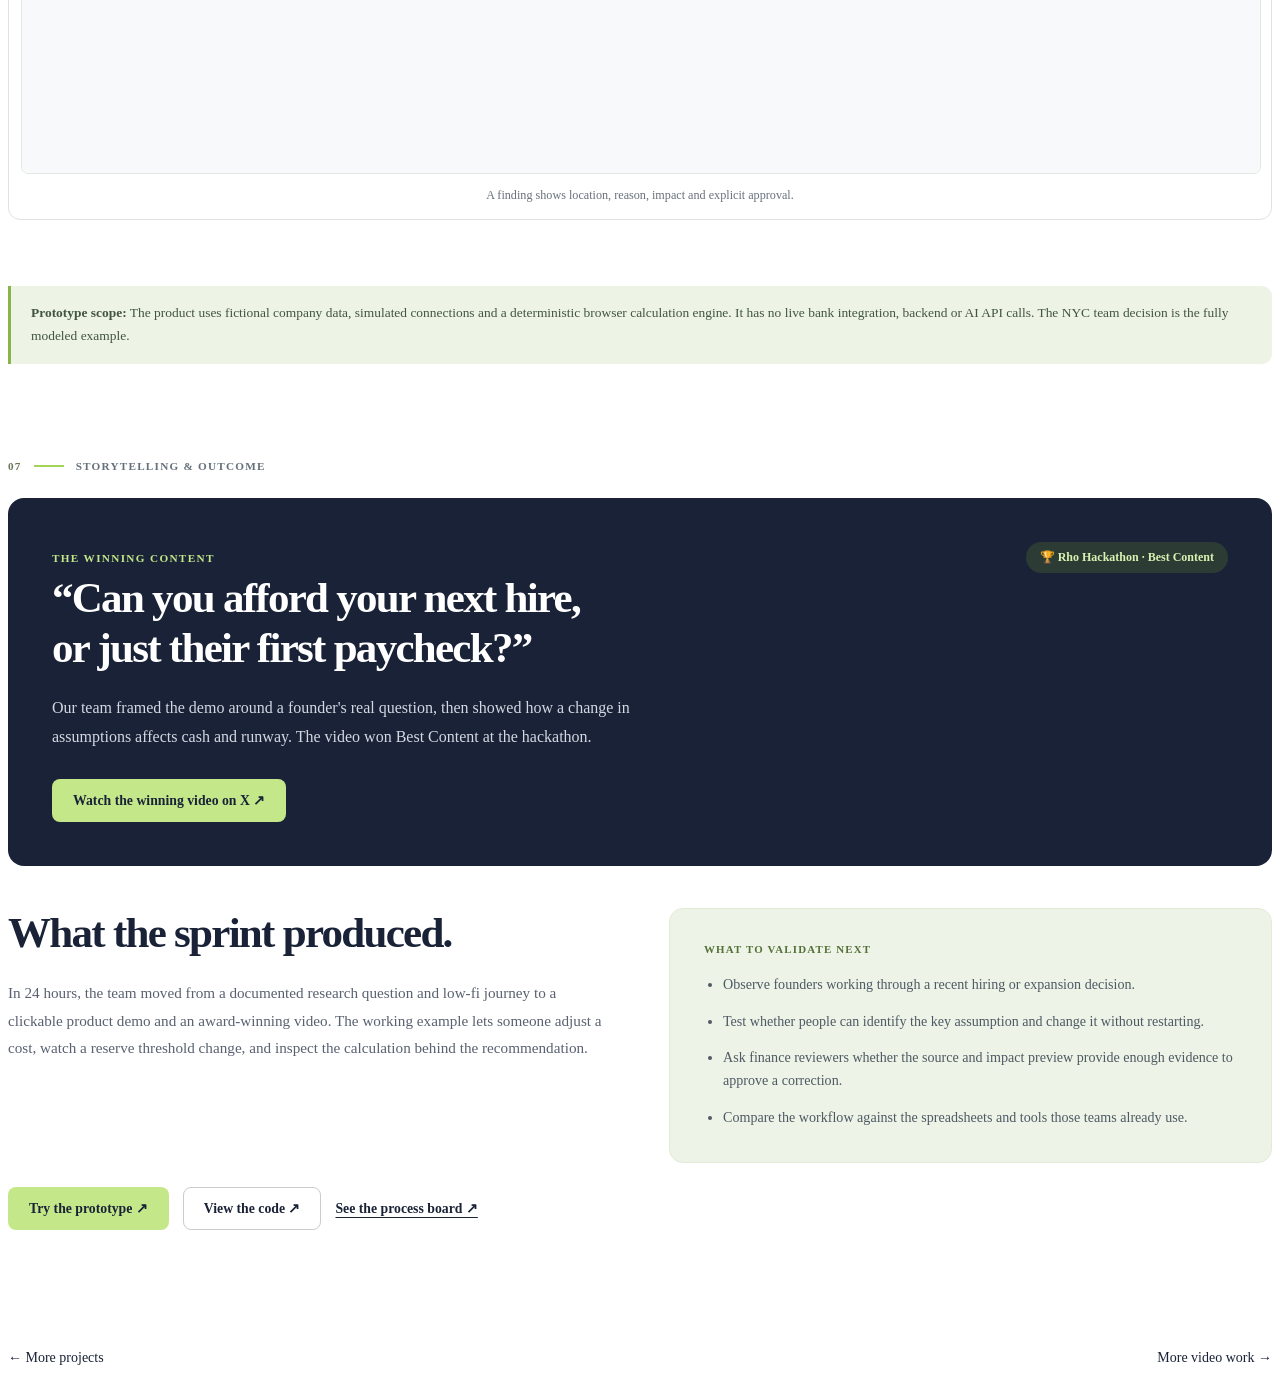
==== commit 356a927a: "Expand Finance Bro AI case study with research and design process" ====
--- a/finance-bro-ai.html
+++ b/finance-bro-ai.html
@@ -4,7 +4,7 @@
   <meta charset="utf-8">
   <meta name="viewport" content="width=device-width,initial-scale=1">
   <title>Finance Bro AI — Rho Hackathon Best Content Winner · Jeboy Compuesto</title>
-  <meta name="description" content="Finance Bro AI: a financial decision-making prototype built in 24 hours at the NYC Rho Hackathon. Our team's demo video won Best Content.">
+  <meta name="description" content="Finance Bro AI case study: research, UX flow, UI design and a working financial decision prototype built at the NYC Rho Hackathon. Best Content winner.">
   <meta property="og:title" content="Finance Bro AI — Best Content at Rho Hackathon">
   <meta property="og:description" content="Your next move, modeled. A 24-hour product build and an award-winning demo video.">
   <meta property="og:type" content="website">
@@ -40,7 +40,7 @@
         <dl class="rho-meta">
           <div><dt>The build</dt><dd>24 hours</dd></div>
           <div><dt>The outcome</dt><dd>Best Content</dd></div>
-          <div><dt>The work</dt><dd>Product prototype &amp; demo video</dd></div>
+          <div><dt>The process</dt><dd>Research · UX · UI · Prototype · Storytelling</dd></div>
         </dl>
       </section>
 
@@ -49,32 +49,101 @@
         <figcaption>The working prototype, shown with fictional company data.</figcaption>
       </figure>
 
-      <section class="rho-story" aria-labelledby="rho-question-title">
-        <div>
-          <p class="rho-kicker">01 / The product</p>
-          <h2 id="rho-question-title">Turn a business question into a clearer decision.</h2>
-          <p>A bank balance shows what you have today. A hiring or expansion decision depends on what happens next: setup costs, monthly spending, and when new revenue arrives.</p>
-          <p>Finance Bro AI brings those assumptions into a guided flow, so founders can compare scenarios and understand the reasoning behind a recommendation.</p>
+      <nav class="rho-on-page" aria-label="Case study chapters">
+        <span>Explore the case study</span>
+        <a href="#challenge">Challenge</a><a href="#research">Research</a><a href="#define">Define</a><a href="#ux">UX flow</a><a href="#ui">UI</a><a href="#prototype">Prototype</a><a href="#outcome">Outcome</a>
+      </nav>
+
+      <section class="rho-chapter" id="challenge" aria-labelledby="rho-challenge-title">
+        <div class="rho-chapter-marker"><span>01</span><i></i><span>The challenge</span></div>
+        <div class="rho-story">
+          <div>
+            <h2 id="rho-challenge-title">A bank balance can't answer a future-tense question.</h2>
+            <p>A founder can see today's cash and monthly spending. Hiring a team or expanding to a new city asks something harder: when will the new costs hit, when might revenue arrive, and how much cash needs to remain untouched?</p>
+            <p>Our design question was: <strong>How might we help a founder pressure-test one consequential decision and understand the reasoning behind the answer?</strong></p>
+          </div>
+          <div class="rho-insight-card">
+            <span class="rho-card-label">The decision we chose</span>
+            <h3>Can we fund a NYC team?</h3>
+            <p>One fictional seed-stage company. One 12-month forecast. A $150k cash reserve to protect. This gave the team a specific decision to design and build end to end within 24 hours.</p>
+            <span class="rho-card-foot">Fieldnote Labs is sample data, not a real customer.</span>
+          </div>
         </div>
-        <ol class="rho-steps">
-          <li><span>01</span><div><h3>Ask the question</h3><p>Start with a concrete plan: can we fund a NYC team?</p></div></li>
-          <li><span>02</span><div><h3>Make assumptions visible</h3><p>Set costs, revenue timing, and the cash reserve to protect.</p></div></li>
-          <li><span>03</span><div><h3>Explore the trade-offs</h3><p>Adjust the plan and see cash projections and recommendations update.</p></div></li>
-        </ol>
       </section>
 
-      <section class="rho-content" aria-labelledby="rho-content-title">
-        <div><p class="rho-kicker">02 / The winning content</p><span class="rho-award">🏆 Rho Hackathon · Best Content</span></div>
-        <h2 id="rho-content-title">“Can you afford your next hire,<br>or just their first paycheck?”</h2>
-        <p>We shared our hackathon demo with a question founders face before committing to growth. Our team won Best Content for the video, bringing the product's financial decision-making story to life.</p>
-        <a class="rho-button" href="https://x.com/jeboymotion/status/2099174434418655318" target="_blank" rel="noopener">Watch the winning video on X ↗</a>
+      <section class="rho-chapter" id="research" aria-labelledby="rho-research-title">
+        <div class="rho-chapter-marker"><span>02</span><i></i><span>UX research</span></div>
+        <div class="rho-section-head">
+          <div><h2 id="rho-research-title">Find the friction before drawing screens.</h2><p>The team reviewed three public discussion threads, competitor product pages and Plaid documentation. We separated firsthand accounts from vendor claims and kept contradictory evidence in the board.</p></div>
+          <a class="rho-text-link" href="https://www.figma.com/board/MsyLhQcuvfcRN3JkBRdzl5/FinanceBro-AI?node-id=31-188" target="_blank" rel="noopener">Explore the research board ↗</a>
+        </div>
+        <div class="rho-findings">
+          <article><span>01 / Model complexity</span><h3>The spreadsheet keeps growing.</h3><p>One founder described a model spanning employees, costs, seats, pricing and expected revenue. It suggested a need to handle several drivers without making the founder maintain an increasingly complex spreadsheet.</p></article>
+          <article><span>02 / Learning cost</span><h3>Forecasts need translation.</h3><p>A planning-tool user valued safe scenario experiments but found the difference between actual and forecast periods confusing. We treated clear labels and editable assumptions as product requirements to explore.</p></article>
+          <article><span>03 / Contradictory evidence</span><h3>Excel works for some teams.</h3><p>Other founders said a spreadsheet, accounting software and a monthly close were enough. The prototype therefore needed to earn its place by making one decision easier to understand, not by promising to replace every finance workflow.</p></article>
+        </div>
+        <figure class="rho-figure rho-figure-paper"><img src="images/finance-bro-research.png" alt="FigJam research notes showing public founder accounts, competitor comparison and unanswered interview questions" width="1600" height="1532" loading="lazy"><figcaption>The research board records the sources, interpretations and questions the team still needed to validate.</figcaption></figure>
+        <p class="rho-evidence-note"><strong>Research boundary:</strong> This was desk research, not completed customer interviews. The board explicitly lists interviews with founders and finance practitioners as the next step. The findings informed a prototype hypothesis; they do not establish market demand or usability results.</p>
       </section>
 
-      <aside class="rho-prototype-note" aria-label="About the prototype">
-        <h2>Inside the prototype</h2>
-        <p>The demo uses simulated connections and fictional data. A deterministic calculation engine updates the projections as assumptions change. The modeled decision is funding a NYC team.</p>
-        <a class="rho-text-link" href="https://github.com/jeboycompuesto/finance-bro-ai" target="_blank" rel="noopener">Explore the source and demo details ↗</a>
-      </aside>
+      <section class="rho-chapter" id="define" aria-labelledby="rho-define-title">
+        <div class="rho-chapter-marker"><span>03</span><i></i><span>Define</span></div>
+        <div class="rho-story">
+          <div><h2 id="rho-define-title">From financial data to a decision someone can defend.</h2><p>We framed two provisional users: a founder creating the case for a major spend, and a finance reviewer checking a model before that decision is made. The founder path became the main demo; model review became the second path.</p><p>For the first path, the job was to take a question, surface the relevant financial baseline, ask for the future assumptions that bank records cannot supply, then show how the answer changes in a downside case.</p></div>
+          <div class="rho-insight-card rho-insight-soft"><span class="rho-card-label">Design principles from the synthesis</span><ul><li><strong>Start with intent.</strong> Ask what the founder wants to decide before showing a blank model.</li><li><strong>Separate facts from guesses.</strong> Label recorded actuals, entered assumptions and calculated outputs.</li><li><strong>Make risk inspectable.</strong> Show the downside, reserve threshold, calculation and source lineage.</li><li><strong>Keep a human in control.</strong> Preview model changes and ask for approval.</li></ul></div>
+        </div>
+        <div class="rho-scope-strip"><div><span>Focused first case</span><strong>NYC team spending decision</strong></div><div><span>Secondary path</span><strong>Review an existing model</strong></div><div><span>Deferred from MVP</span><strong>Benchmarks & broad automation</strong></div></div>
+      </section>
+
+      <section class="rho-chapter" id="ux" aria-labelledby="rho-ux-title">
+        <div class="rho-chapter-marker"><span>04</span><i></i><span>UX architecture &amp; wireframes</span></div>
+        <div class="rho-section-head"><div><h2 id="rho-ux-title">One clear route from question to recommendation.</h2><p>The FigJam work moved from six linked feature wireframes to a full low-fi journey. The core path kept the user oriented while asking only for inputs that could change the NYC decision.</p></div><a class="rho-text-link" href="https://www.figma.com/board/MsyLhQcuvfcRN3JkBRdzl5/FinanceBro-AI?node-id=75-468" target="_blank" rel="noopener">Explore the low-fi mockup ↗</a></div>
+        <ol class="rho-flow">
+          <li><span>01</span><strong>Connect &amp; understand</strong><p>Show the sample company's cash, burn, source coverage and goals before asking for a plan.</p></li>
+          <li><span>02</span><strong>Ask &amp; specify</strong><p>Begin with a business question, then collect setup cost, ongoing team costs, receipt timing and reserve floor.</p></li>
+          <li><span>03</span><strong>Compare scenarios</strong><p>Put the baseline, base and downside cases on the same chart; expose the driver that changes the result.</p></li>
+          <li><span>04</span><strong>Explain &amp; decide</strong><p>Pair the recommendation with its conditions, calculation and next action.</p></li>
+        </ol>
+        <figure class="rho-figure rho-figure-paper"><img src="images/finance-bro-wireframe.png" alt="Grayscale FigJam scenario wireframe with cash chart, setup-cost slider, reserve line, assumptions and scenario table" width="1440" height="1288" loading="lazy"><figcaption>The low-fi scenario screen made the adjustable setup cost, $150k reserve line and assumptions visible together.</figcaption></figure>
+        <p class="rho-evidence-note"><strong>What we questioned:</strong> The board calls out whether the Home charts feel too much like a dashboard, whether users understand ACTUAL and ASSUMPTION tags, and whether founders would connect real accounts during a demo. These were questions for testing, not findings from a completed usability study.</p>
+      </section>
+
+      <section class="rho-chapter" id="ui" aria-labelledby="rho-ui-title">
+        <div class="rho-chapter-marker"><span>05</span><i></i><span>UI &amp; visual system</span></div>
+        <div class="rho-story">
+          <div><h2 id="rho-ui-title">Give the numbers room to speak.</h2><p>The early direction put a large lime surface, heavy headline, pill controls and ten equally prominent decision tiles on the first screen. The team refined the hierarchy: lead with company context and four financial metrics, put the question in one clear entry point, and move the broader decision areas into a disclosure.</p><p>The existing Figma system supplied the FinanceBro mark, lime and navy palette, type styles and reusable illustrations. The interface uses lime for the primary action and quieter neutral surfaces for calculations, warnings and recommendations.</p></div>
+          <div class="rho-insight-card"><span class="rho-card-label">Visual rules</span><ul><li>Figtree carries interface text; Bricolage Grotesque stays in the wordmark.</li><li>Source and assumption tags explain where each number comes from.</li><li>Charts label the reserve threshold and risk in words, not color alone.</li><li>Brody welcomes and guides; the financial answer stays free of decoration.</li></ul></div>
+        </div>
+        <figure class="rho-figure rho-figure-paper"><img src="images/finance-bro-design-system.png" alt="Figma design-system color chapter showing lime, navy, blue, orange and tested text contrast combinations" width="1240" height="1478" loading="lazy"><figcaption>The color chapter documents the palette, text contrast and how risk labels remain understandable without relying on color.</figcaption></figure>
+        <a class="rho-text-link" href="https://www.figma.com/design/NgrotxV7Njc0D60IIEgRJo" target="_blank" rel="noopener">Open the Figma design system ↗</a>
+      </section>
+
+      <section class="rho-chapter" id="prototype" aria-labelledby="rho-prototype-title">
+        <div class="rho-chapter-marker"><span>06</span><i></i><span>Interactive prototype</span></div>
+        <div class="rho-section-head"><div><h2 id="rho-prototype-title">The answer changes when the assumptions change.</h2><p>The clickable prototype carries the same NYC decision through guided questions, scenarios and a recommendation. It also demonstrates a separate model-review flow.</p></div><a class="rho-text-link" href="https://jeboycompuesto.github.io/finance-bro-ai/" target="_blank" rel="noopener">Try the live demo ↗</a></div>
+        <div class="rho-showcase">
+          <article><div><span>01 / Guided inputs</span><h3>Ask about what the data cannot know.</h3><p>Cash and burn are shown as actuals. The founder supplies future costs, receipt timing and the reserve they want to protect. Ranges and required-field checks handle uncertainty without silently inventing values.</p></div><figure><img src="images/finance-bro-questions.png" alt="Prototype guided-questions screen separating company actuals from editable future assumptions" width="1280" height="1330" loading="lazy"><figcaption>Actuals and assumptions remain visibly distinct.</figcaption></figure></article>
+          <article><div><span>02 / Scenario comparison</span><h3>Make the trade-off tangible.</h3><p>At $60k in setup costs, the modeled downside falls to $125k by Month 6, below the $150k reserve. Reducing setup to $35k holds the reserve through Month 6. The slider, chart and scenario table update from the same calculation engine.</p></div><figure><img src="images/finance-bro-scenarios.png" alt="Prototype scenarios screen showing a live setup-cost driver, cash projections and reserve-risk comparison" width="1280" height="1403" loading="lazy"><figcaption>Changing one driver updates the result across the screen.</figcaption></figure></article>
+          <article><div><span>03 / Explainable recommendation</span><h3>Show what happened, why and what to do next.</h3><p>The recommendation caps NYC setup at $35k and suggests starting fundraising conversations by Month 3. It states the conditions behind that advice, the remaining runway risk and a path back to the calculation.</p></div><figure><img src="images/finance-bro-recommendation.png" alt="Prototype recommendation screen with condition, financial impact table and linked calculation" width="1280" height="1327" loading="lazy"><figcaption>The result includes its reasoning and the scenario behind it.</figcaption></figure></article>
+          <article><div><span>04 / Model review</span><h3>Preview a correction before accepting it.</h3><p>In the sample workbook, a formula omits $15k of monthly NYC costs. The review points to the affected cells and previews Month-6 cash falling from $240k to $150k. The original stays intact while the user approves or rejects the proposed change.</p></div><figure><img src="images/finance-bro-review.png" alt="Prototype review screen showing a formula finding, its cell location and an impact preview before approval" width="1280" height="1058" loading="lazy"><figcaption>A finding shows location, reason, impact and explicit approval.</figcaption></figure></article>
+        </div>
+        <p class="rho-evidence-note"><strong>Prototype scope:</strong> The product uses fictional company data, simulated connections and a deterministic browser calculation engine. It has no live bank integration, backend or AI API calls. The NYC team decision is the fully modeled example.</p>
+      </section>
+
+      <section class="rho-chapter" id="outcome" aria-labelledby="rho-outcome-title">
+        <div class="rho-chapter-marker"><span>07</span><i></i><span>Storytelling &amp; outcome</span></div>
+        <section class="rho-content" aria-labelledby="rho-content-title">
+          <div><p class="rho-kicker">The winning content</p><span class="rho-award">🏆 Rho Hackathon · Best Content</span></div>
+          <h2 id="rho-content-title">“Can you afford your next hire,<br>or just their first paycheck?”</h2>
+          <p>Our team framed the demo around a founder's real question, then showed how a change in assumptions affects cash and runway. The video won Best Content at the hackathon.</p>
+          <a class="rho-button" href="https://x.com/jeboymotion/status/2099174434418655318" target="_blank" rel="noopener">Watch the winning video on X ↗</a>
+        </section>
+        <div class="rho-story">
+          <div><h2 id="rho-outcome-title">What the sprint produced.</h2><p>In 24 hours, the team moved from a documented research question and low-fi journey to a clickable product demo and an award-winning video. The working example lets someone adjust a cost, watch a reserve threshold change, and inspect the calculation behind the recommendation.</p></div>
+          <div class="rho-insight-card rho-insight-soft"><span class="rho-card-label">What to validate next</span><ul><li>Observe founders working through a recent hiring or expansion decision.</li><li>Test whether people can identify the key assumption and change it without restarting.</li><li>Ask finance reviewers whether the source and impact preview provide enough evidence to approve a correction.</li><li>Compare the workflow against the spreadsheets and tools those teams already use.</li></ul></div>
+        </div>
+        <div class="rho-end-links"><a class="rho-button" href="https://jeboycompuesto.github.io/finance-bro-ai/" target="_blank" rel="noopener">Try the prototype ↗</a><a class="rho-button rho-button-outline" href="https://github.com/jeboycompuesto/finance-bro-ai" target="_blank" rel="noopener">View the code ↗</a><a class="rho-text-link" href="https://www.figma.com/board/MsyLhQcuvfcRN3JkBRdzl5/FinanceBro-AI" target="_blank" rel="noopener">See the process board ↗</a></div>
+      </section>
     </main>
     <footer class="rho-footer"><a href="projects.html">← More projects</a><a href="video-work.html">More video work →</a></footer>
   </div>
--- a/css/finance-bro.css
+++ b/css/finance-bro.css
@@ -40,6 +40,59 @@
 .rho-prototype-note h2 { font-size: 1rem; }
 .rho-footer { display: flex; justify-content: space-between; flex-wrap: wrap; gap: 20px; border-top: 1px solid var(--border); padding-top: 24px; }
 .rho-footer a { color: inherit; font-size: .875rem; text-decoration: none; }
+.rho-on-page { display: flex; align-items: center; flex-wrap: wrap; gap: 10px 18px; padding: 15px 0 18px; border-top: 1px solid var(--border); border-bottom: 1px solid var(--border); margin: 0 0 72px; }
+.rho-on-page > span { margin-right: auto; color: #596170; font-size: .7rem; letter-spacing: .1em; text-transform: uppercase; font-weight: 700; }
+.rho-on-page a { color: var(--rho-ink); font-size: .8rem; font-weight: 600; text-decoration: none; }
+.rho-on-page a:hover { text-decoration: underline; text-underline-offset: 4px; }
+.rho-chapter { margin: 0 0 96px; scroll-margin-top: 28px; }
+.rho-chapter-marker { display: flex; align-items: center; gap: 12px; color: #697659; font-size: .7rem; font-weight: 800; letter-spacing: .11em; text-transform: uppercase; margin-bottom: 26px; }
+.rho-chapter-marker i { display: block; width: 30px; height: 2px; background: #a1d459; }
+.rho-chapter-marker span:last-child { color: #65707c; font-weight: 600; }
+.rho-chapter .rho-story { align-items: start; gap: 58px; margin-bottom: 0; }
+.rho-chapter h2 { font-size: clamp(27px, 3.6vw, 43px); line-height: 1.16; letter-spacing: -.04em; margin: 0 0 21px; }
+.rho-chapter .rho-story p, .rho-section-head p { color: #596170; font-size: .95rem; line-height: 1.8; margin: 0 0 18px; }
+.rho-chapter .rho-story strong { color: var(--rho-ink); }
+.rho-insight-card { background: #fff; border: 1px solid #dfe2df; border-radius: 14px; padding: 34px; box-shadow: 0 8px 26px #19223608; }
+.rho-insight-soft { background: #eef3e7; border-color: #e2ebd6; box-shadow: none; }
+.rho-card-label { display: block; color: #537036; text-transform: uppercase; letter-spacing: .11em; font-size: .68rem; font-weight: 800; margin-bottom: 18px; }
+.rho-insight-card h3 { font-size: 1.55rem; line-height: 1.2; margin: 0 0 15px; letter-spacing: -.03em; }
+.rho-insight-card p { margin: 0 0 16px !important; }
+.rho-card-foot { display: block; color: #66717b; border-top: 1px solid #e4e7e5; padding-top: 15px; font-size: .75rem; }
+.rho-insight-card ul { margin: 0; padding-left: 19px; }
+.rho-insight-card li { color: #4e5a63; margin-bottom: 14px; line-height: 1.6; font-size: .88rem; }
+.rho-insight-card li:last-child { margin-bottom: 0; }
+.rho-section-head { display: flex; align-items: end; justify-content: space-between; gap: 28px; margin-bottom: 28px; }
+.rho-section-head > div { max-width: 750px; }
+.rho-section-head > a { flex-shrink: 0; margin-bottom: 18px; }
+.rho-findings { display: grid; grid-template-columns: repeat(3,1fr); gap: 16px; margin-bottom: 26px; }
+.rho-findings article { border: 1px solid #e0e4dd; border-radius: 12px; background: #fff; padding: 26px; }
+.rho-findings article > span, .rho-showcase article > div > span { display: block; color: #537036; text-transform: uppercase; letter-spacing: .1em; font-size: .67rem; font-weight: 800; margin-bottom: 13px; }
+.rho-findings h3 { font-size: 1.08rem; letter-spacing: -.025em; line-height: 1.35; margin: 0 0 10px; }
+.rho-findings p, .rho-showcase article > div > p { color: #596170; line-height: 1.7; font-size: .86rem; margin: 0; }
+.rho-figure { margin: 0 0 22px; }
+.rho-figure img { display: block; width: 100%; height: auto; border-radius: 12px; border: 1px solid #dfe2df; }
+.rho-figure-paper { background: #fff; border: 1px solid #e3e4df; border-radius: 14px; padding: 16px; }
+.rho-figure figcaption, .rho-showcase figcaption { color: #67717b; text-align: center; font-size: .76rem; line-height: 1.5; margin: 12px 12px 3px; }
+.rho-evidence-note { background: #edf3e5; color: #425443; border-left: 3px solid #88b548; padding: 16px 20px; border-radius: 0 10px 10px 0; line-height: 1.7; font-size: .84rem; margin: 22px 0 0; }
+.rho-scope-strip { display: grid; grid-template-columns: repeat(3,1fr); border-top: 1px solid var(--border); border-bottom: 1px solid var(--border); margin-top: 36px; }
+.rho-scope-strip > div { display: flex; flex-direction: column; gap: 7px; padding: 24px 20px; border-right: 1px solid var(--border); }
+.rho-scope-strip > div:first-child { padding-left: 0; }
+.rho-scope-strip > div:last-child { border-right: 0; }
+.rho-scope-strip span { color: #69717c; text-transform: uppercase; letter-spacing: .09em; font-size: .65rem; font-weight: 700; }
+.rho-scope-strip strong { font-size: .9rem; line-height: 1.45; }
+.rho-flow { display: grid; grid-template-columns: repeat(4,1fr); list-style: none; padding: 0; margin: 0 0 26px; background: #192236; border-radius: 14px; overflow: hidden; }
+.rho-flow li { color: #fff; padding: 26px 22px; border-right: 1px solid #ffffff2a; }
+.rho-flow li:last-child { border: 0; }
+.rho-flow li > span { display: block; color: #c4e889; font-size: .7rem; font-weight: 800; margin-bottom: 14px; }
+.rho-flow strong { display: block; font-size: .9rem; line-height: 1.3; margin-bottom: 11px; }
+.rho-flow p { color: #ced5e0; line-height: 1.6; font-size: .78rem; margin: 0; }
+.rho-showcase { display: grid; gap: 44px; }
+.rho-showcase article { display: grid; grid-template-columns: 1fr; gap: 22px; border-bottom: 1px solid var(--border); padding-bottom: 44px; }
+.rho-showcase article > div { max-width: 760px; }
+.rho-showcase h3 { font-size: clamp(22px, 2.6vw, 31px); letter-spacing: -.035em; line-height: 1.2; margin: 0 0 18px; }
+.rho-showcase figure { background: #fff; border: 1px solid #e0e3df; padding: 12px; border-radius: 12px; margin: 0; }
+.rho-showcase img { display: block; width: 100%; height: auto; border: 1px solid #e4e6e3; border-radius: 7px; }
+.rho-end-links { display: flex; align-items: center; flex-wrap: wrap; gap: 14px; margin-top: 24px; }
 .rho-video-feature { display: grid; grid-template-columns: 1fr 1fr; align-items: center; gap: 32px; border: 1px solid #3a4134; border-radius: 14px; padding: 24px; margin: 0 0 44px; background: #1b211b; }
 .rho-video-feature .rho-kicker { color: #c4e889; }
 .rho-video-feature h2 { margin: 12px 0; font-size: 2rem; letter-spacing: -.035em; }
@@ -56,4 +109,26 @@
   .rho-product, .rho-story { margin-bottom: 44px; }
   .rho-heading-row { align-items: flex-start; }
   .rho-video-feature { padding: 20px; }
+  .rho-on-page { margin-bottom: 48px; }
+  .rho-on-page > span { flex: 0 0 100%; }
+  .rho-chapter { margin-bottom: 68px; }
+  .rho-chapter .rho-story { grid-template-columns: 1fr; gap: 20px; }
+  .rho-section-head { display: block; }
+  .rho-section-head > a { display: inline-block; margin: 0; }
+  .rho-findings { grid-template-columns: 1fr; }
+  .rho-scope-strip { grid-template-columns: 1fr; }
+  .rho-scope-strip > div, .rho-scope-strip > div:first-child { border-right: 0; border-bottom: 1px solid var(--border); padding: 17px 0; }
+  .rho-scope-strip > div:last-child { border-bottom: 0; }
+  .rho-flow { grid-template-columns: 1fr 1fr; }
+  .rho-flow li:nth-child(2) { border-right: 0; }
+  .rho-flow li:nth-child(-n+2) { border-bottom: 1px solid #ffffff2a; }
+  .rho-showcase article { gap: 20px; }
+  .rho-insight-card { padding: 25px; }
 }
+@media (max-width: 480px) {
+  .rho-flow { grid-template-columns: 1fr; }
+  .rho-flow li { border-right: 0; border-bottom: 1px solid #ffffff2a; }
+  .rho-flow li:last-child { border-bottom: 0; }
+  .rho-content h2 br { display: none; }
+  .rho-figure-paper { padding: 8px; }
+}
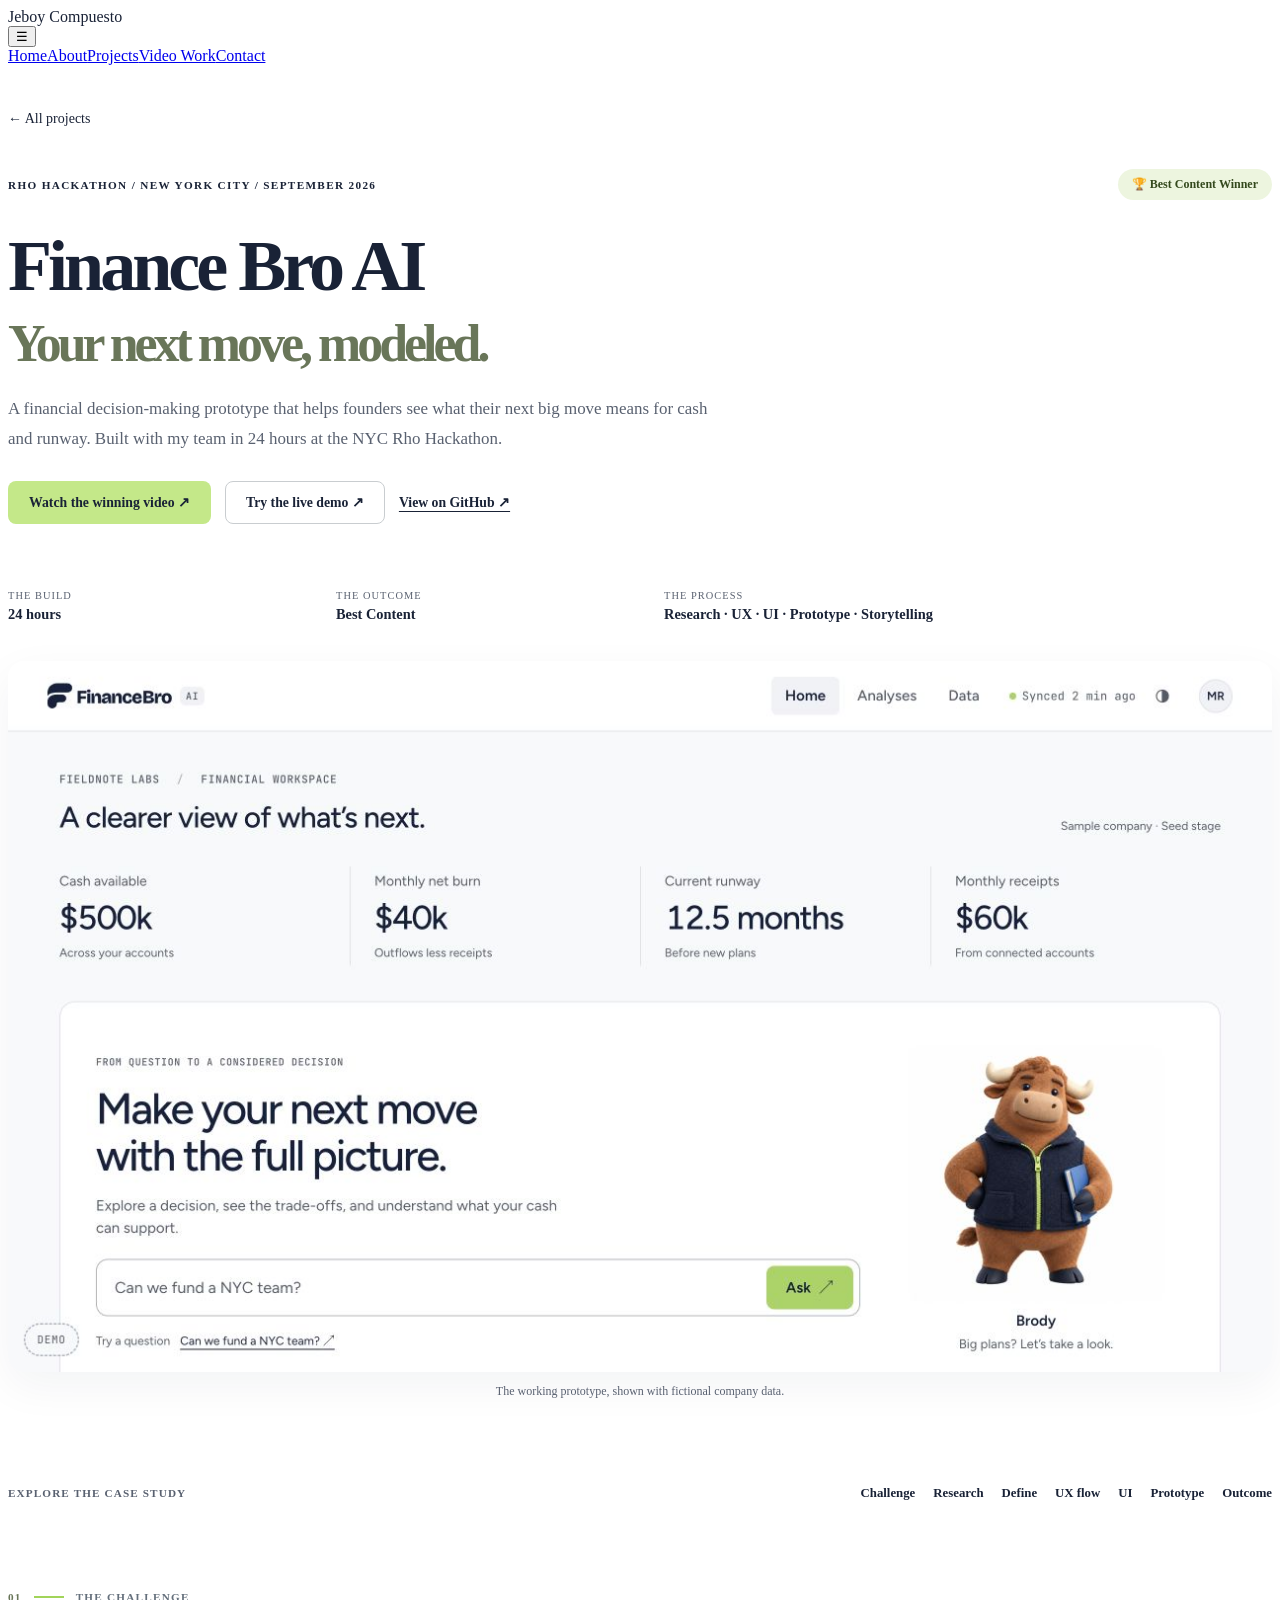
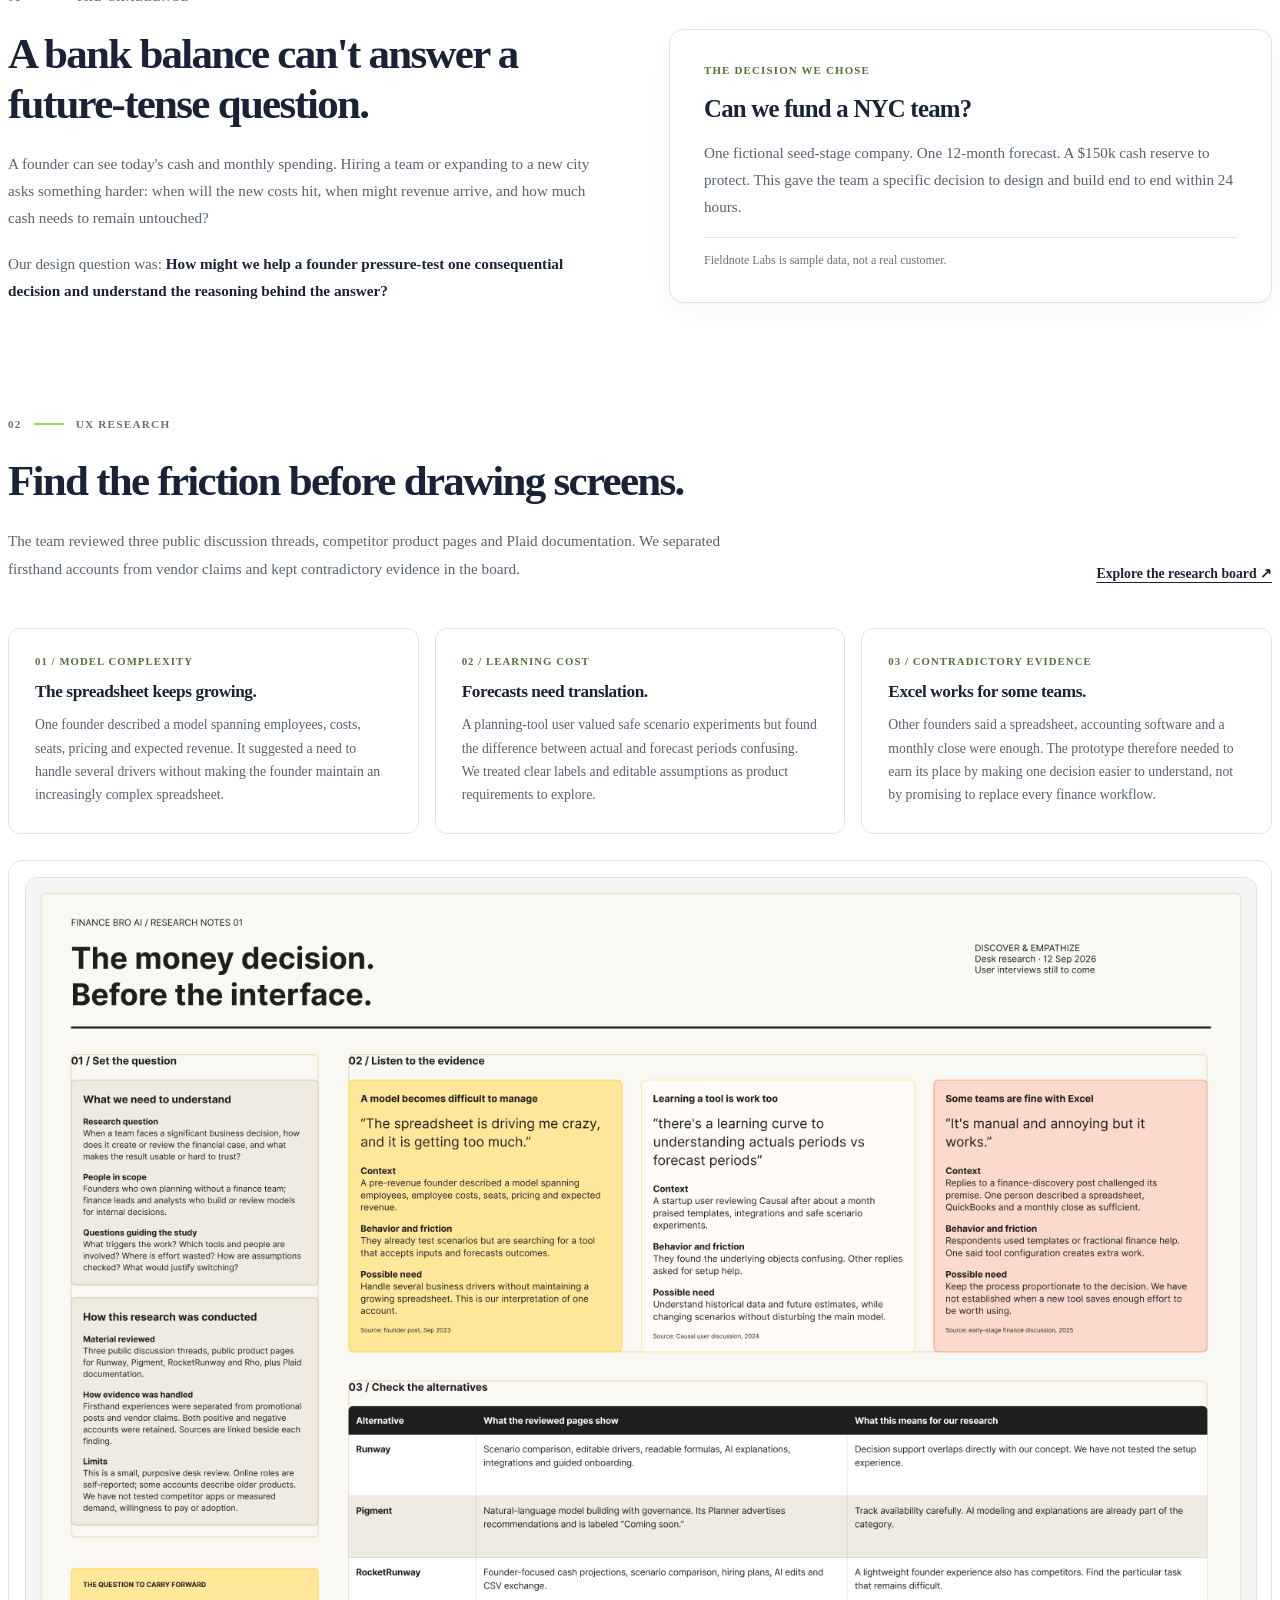
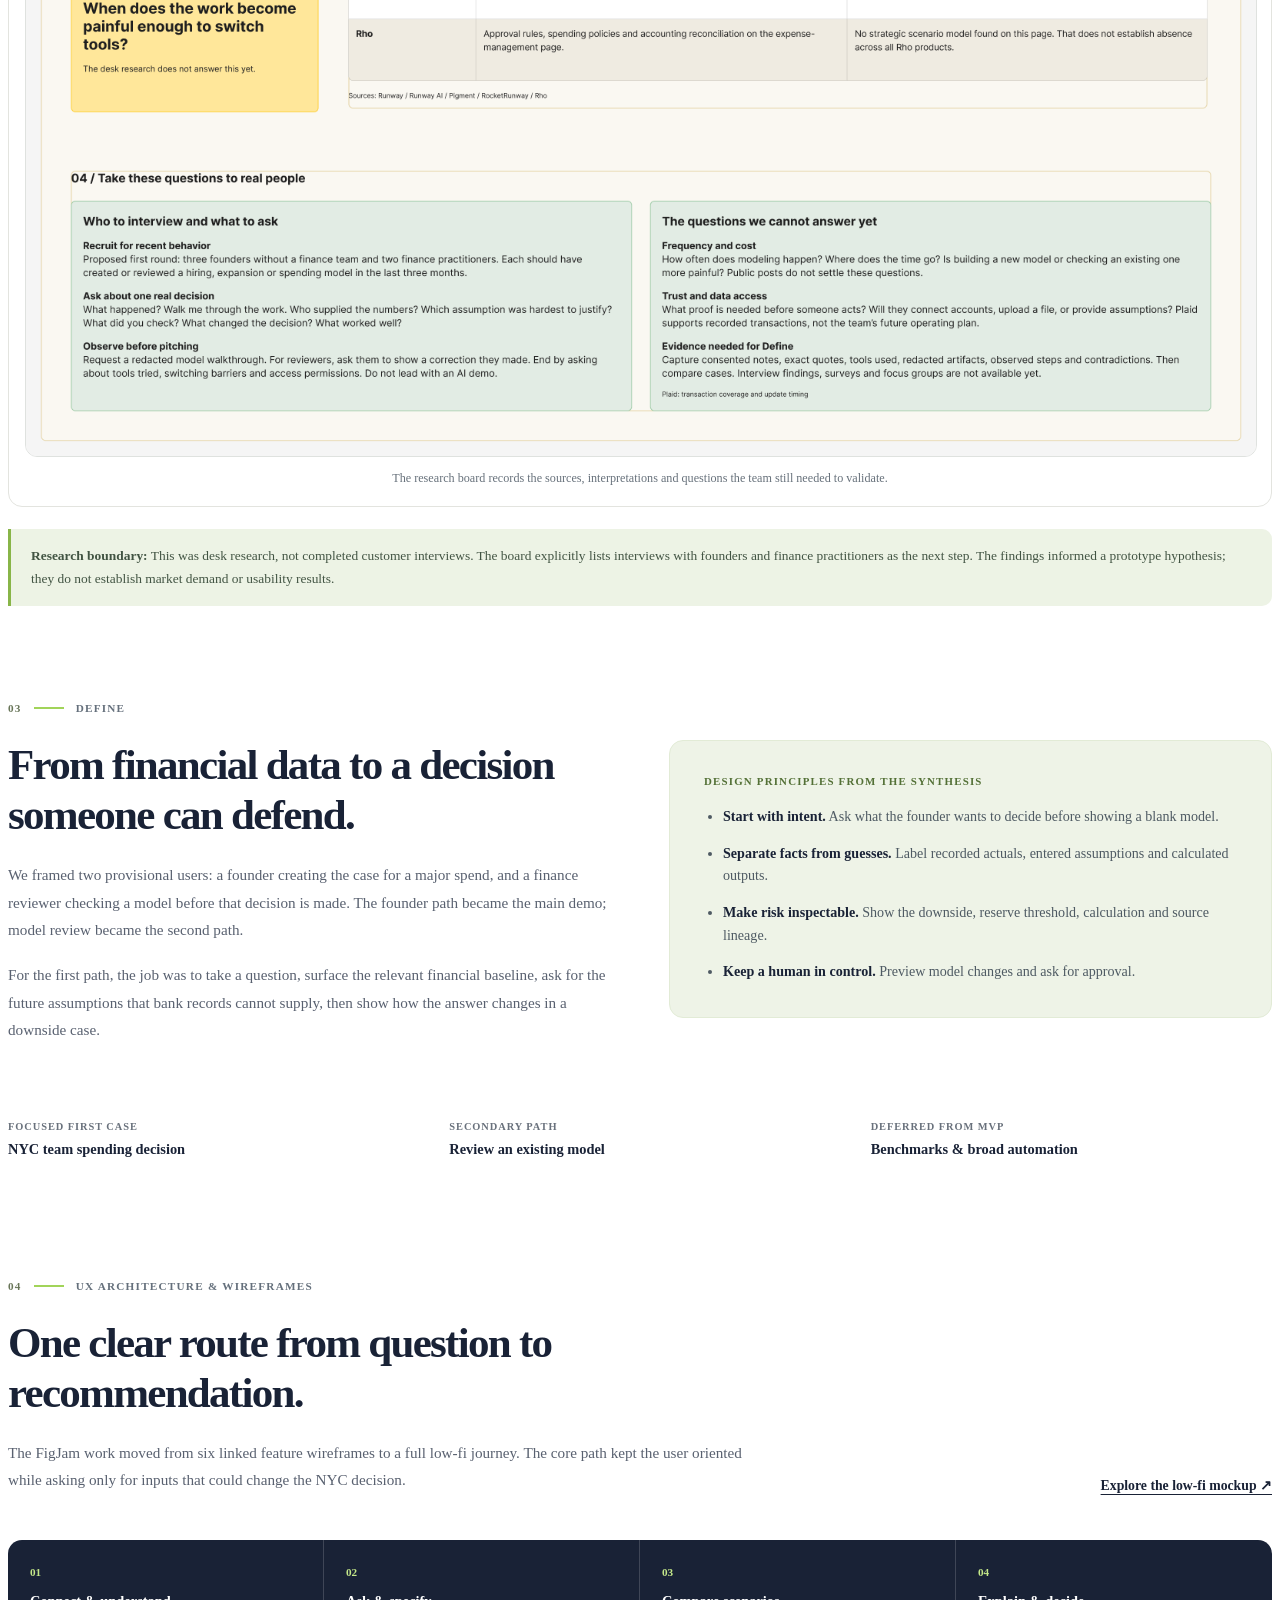
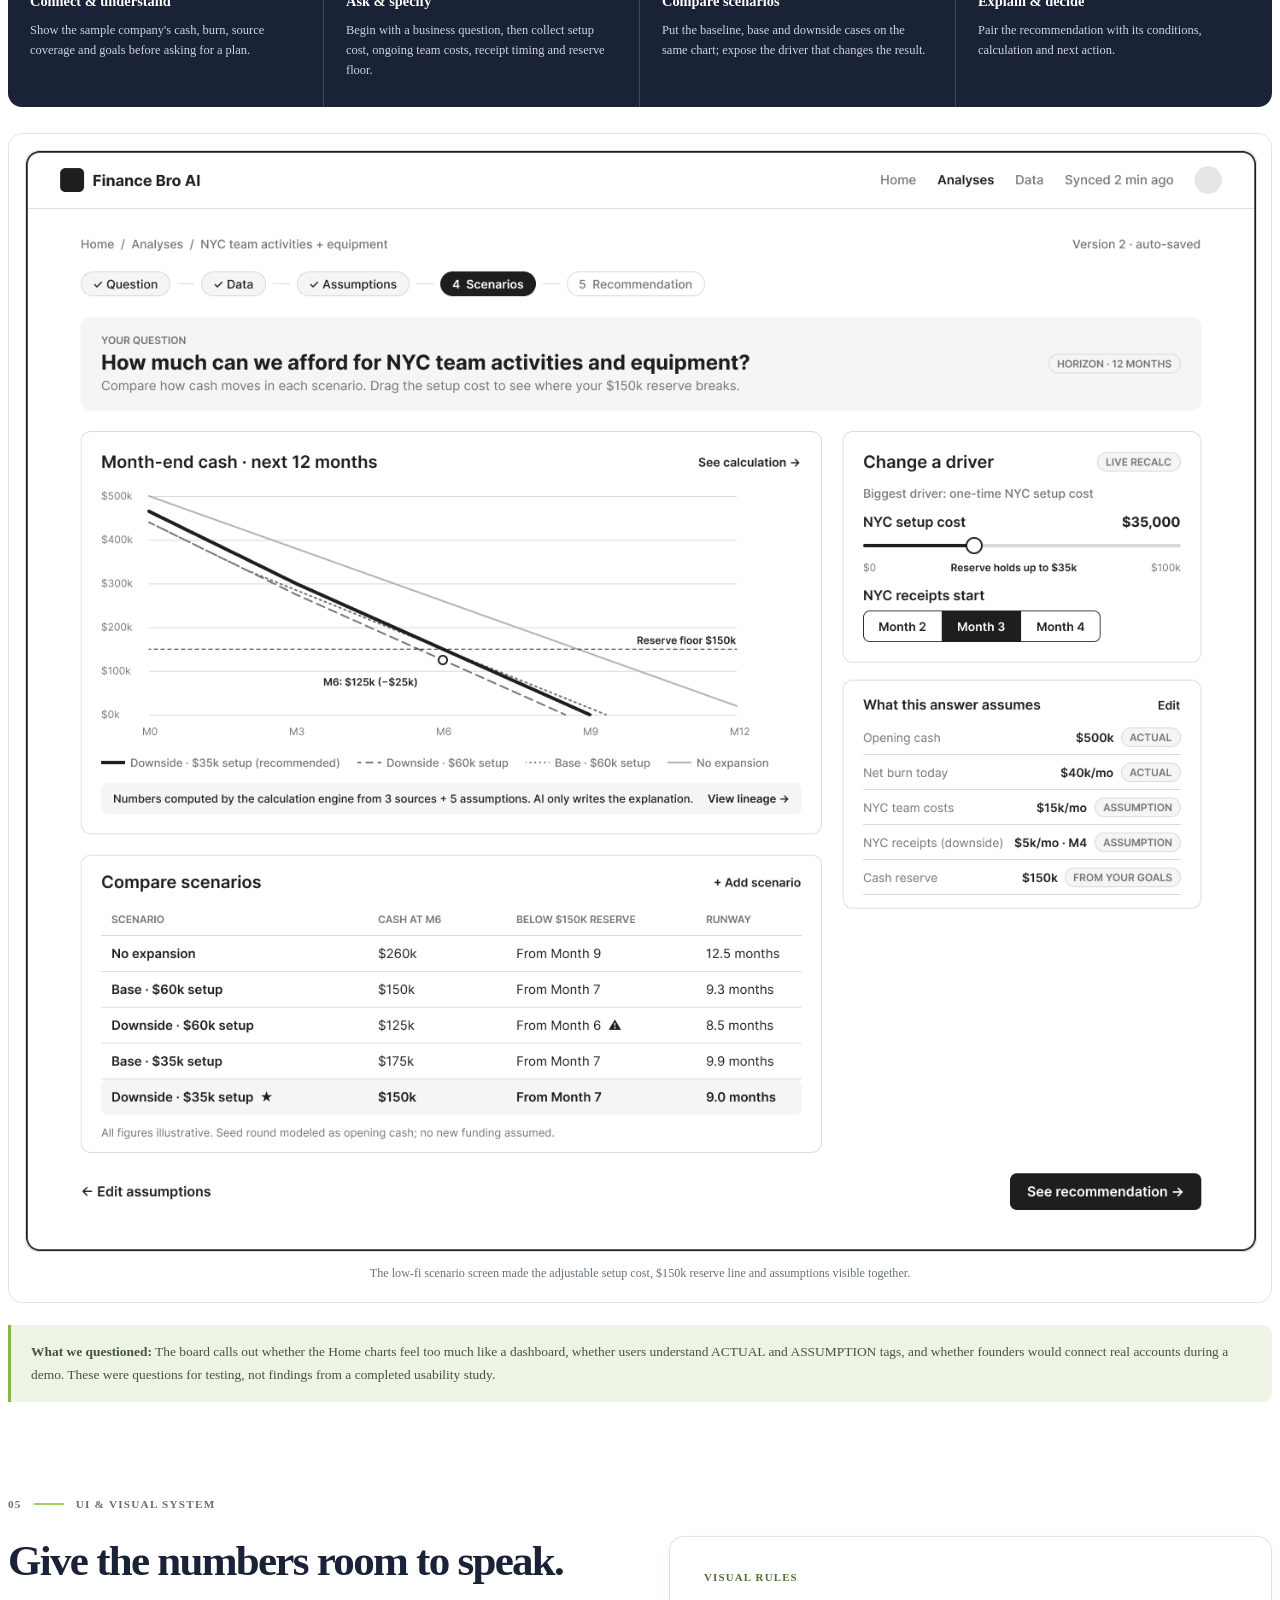
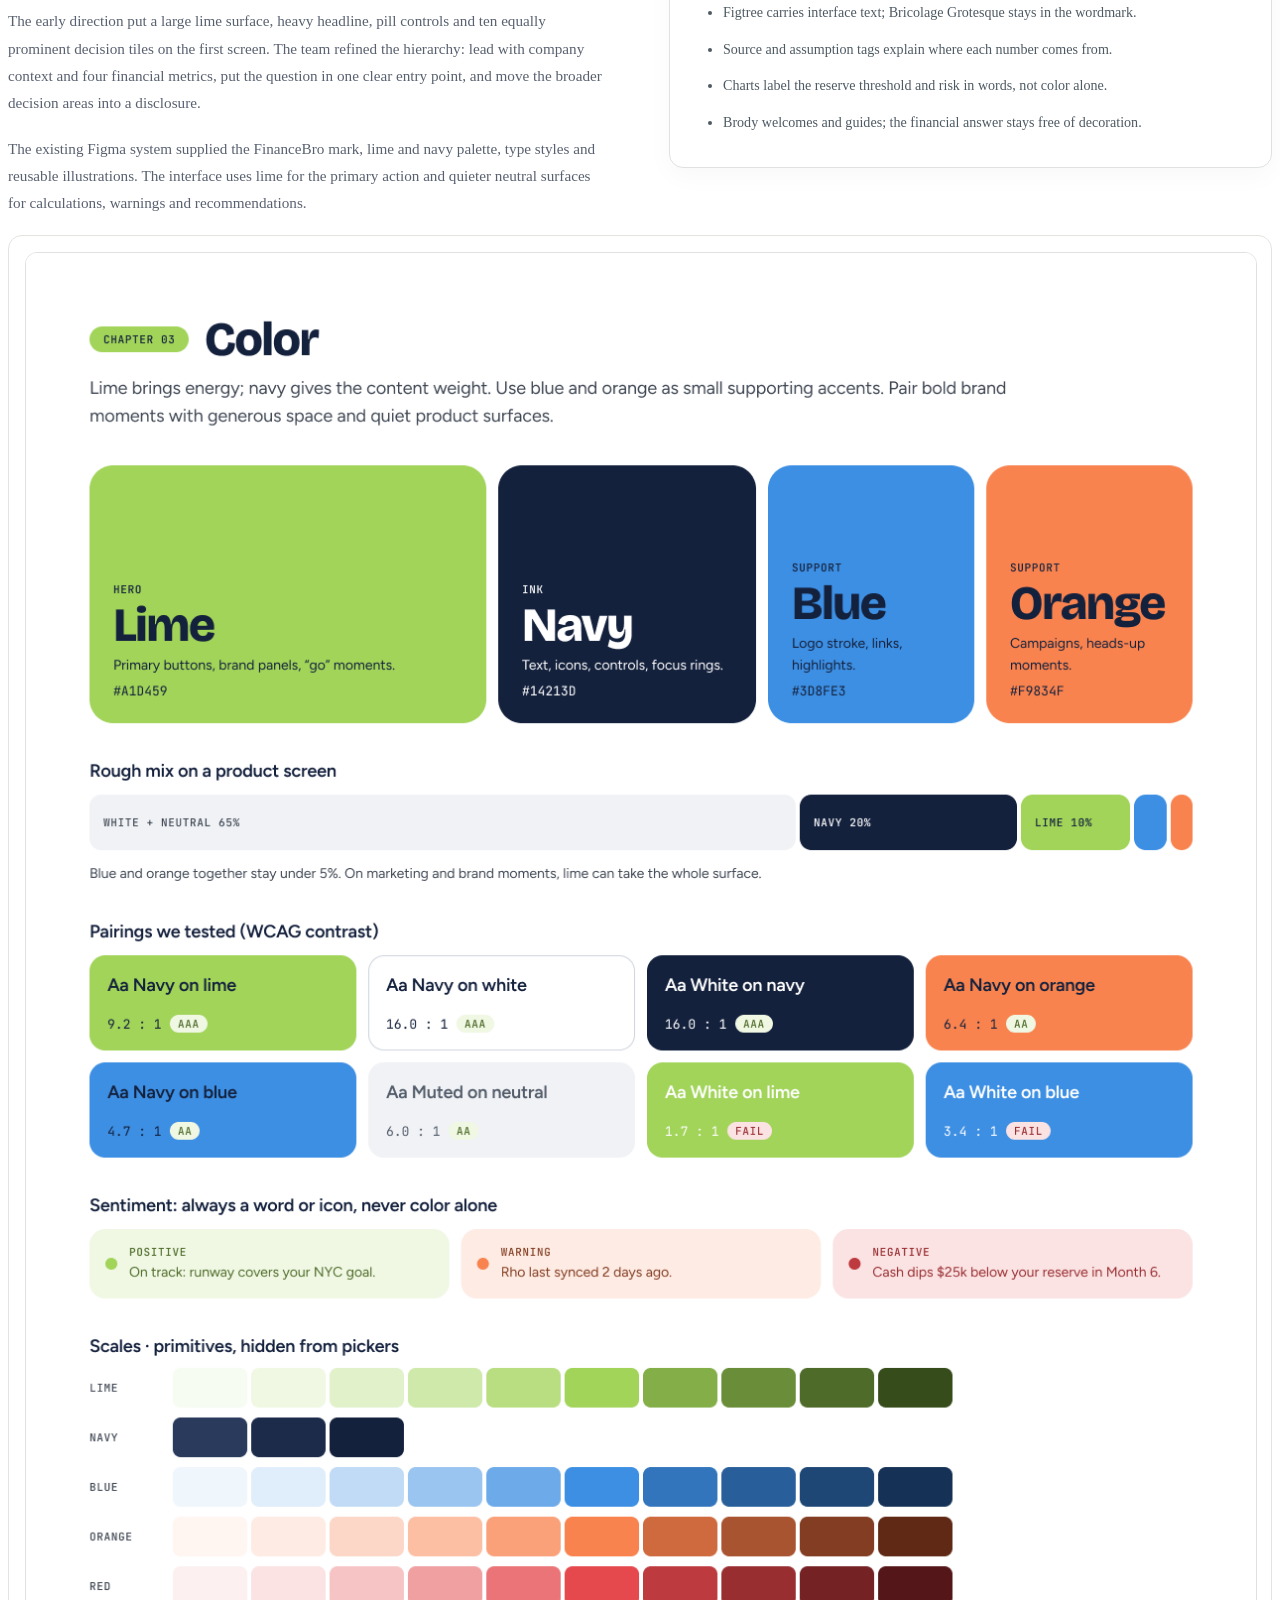
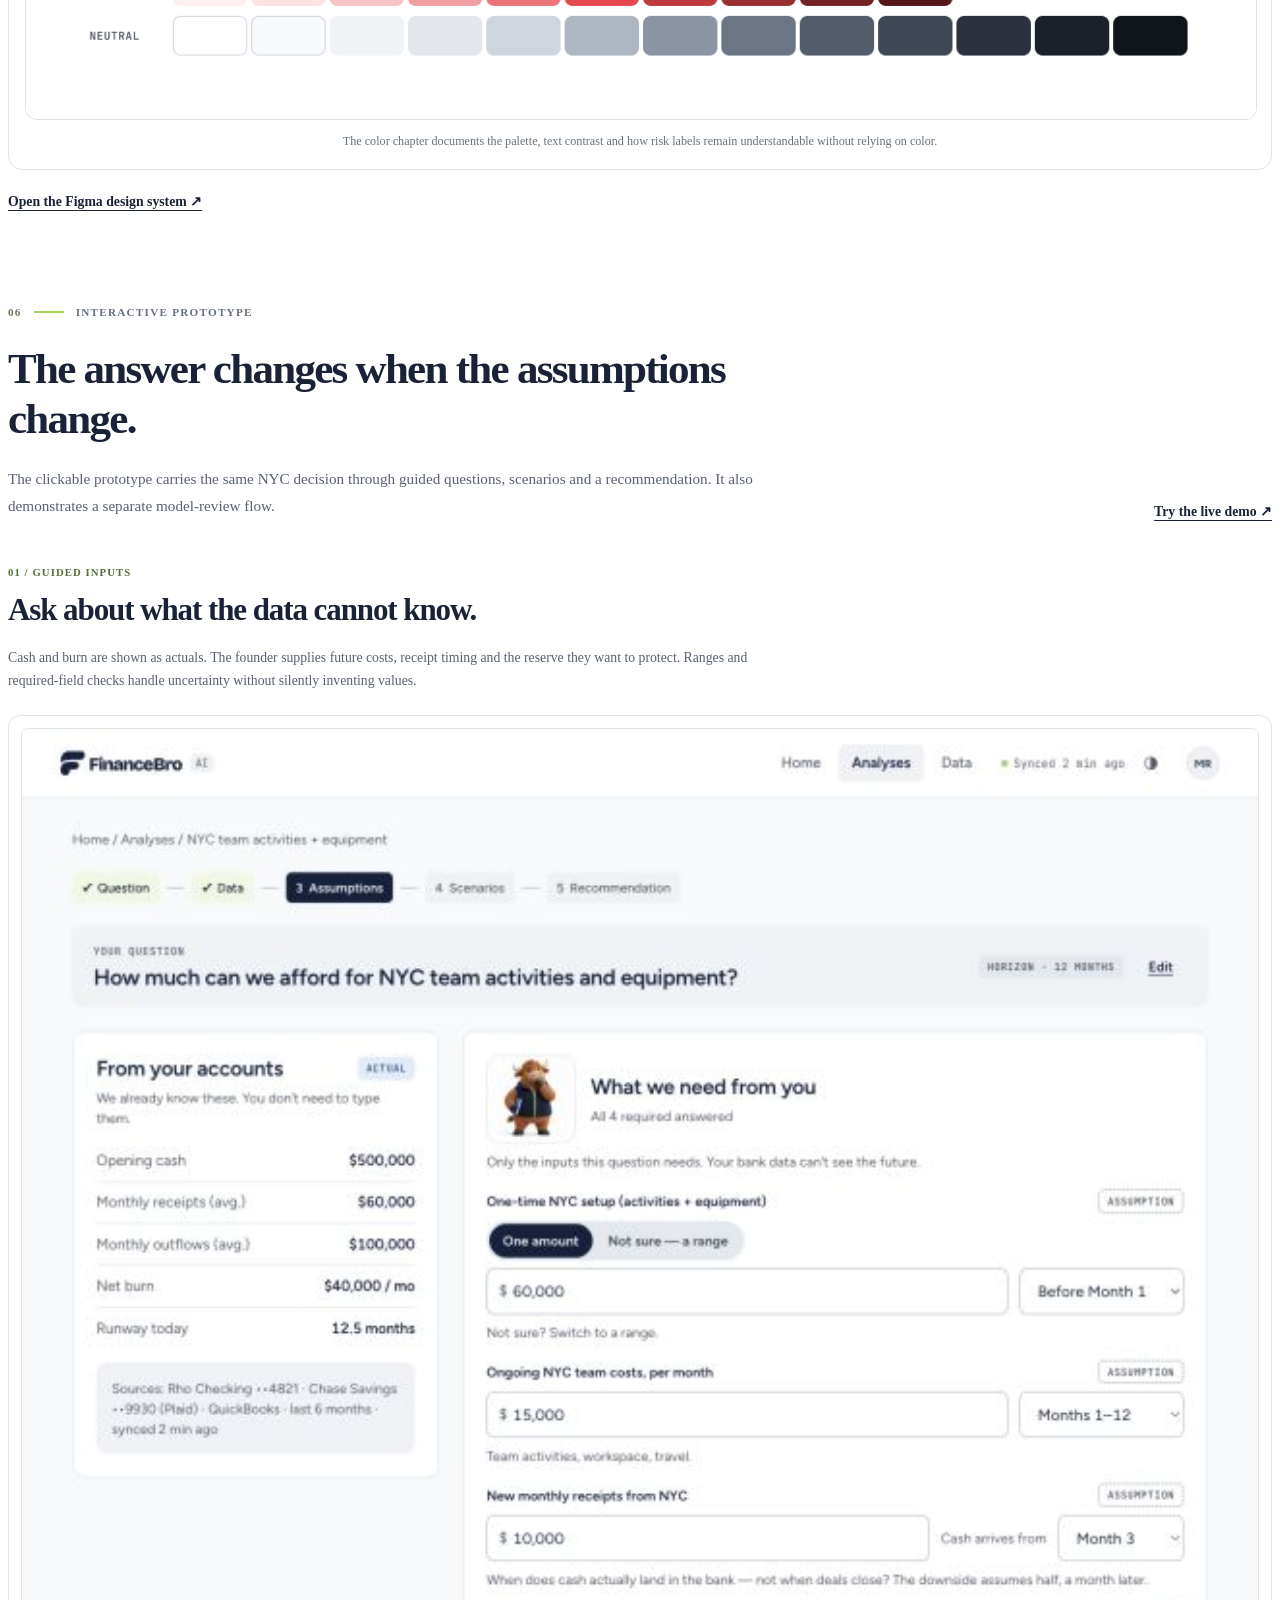
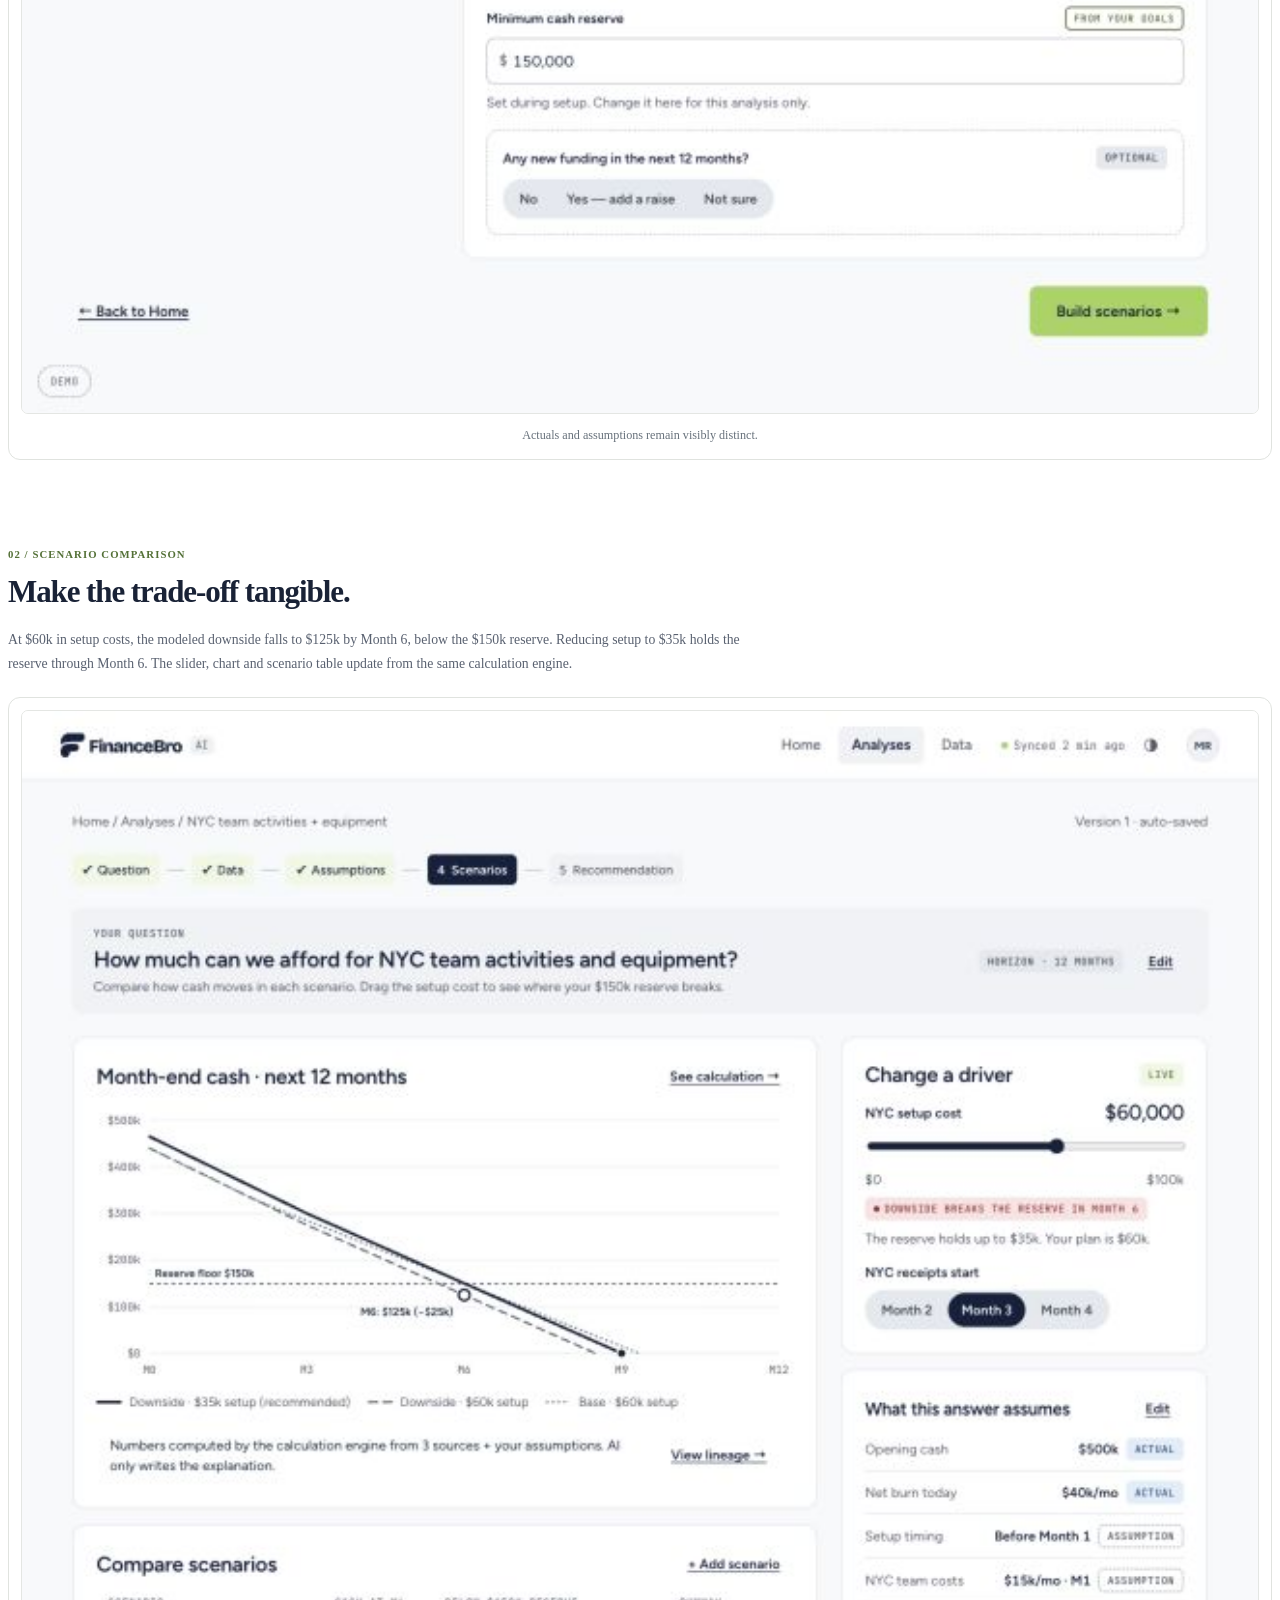
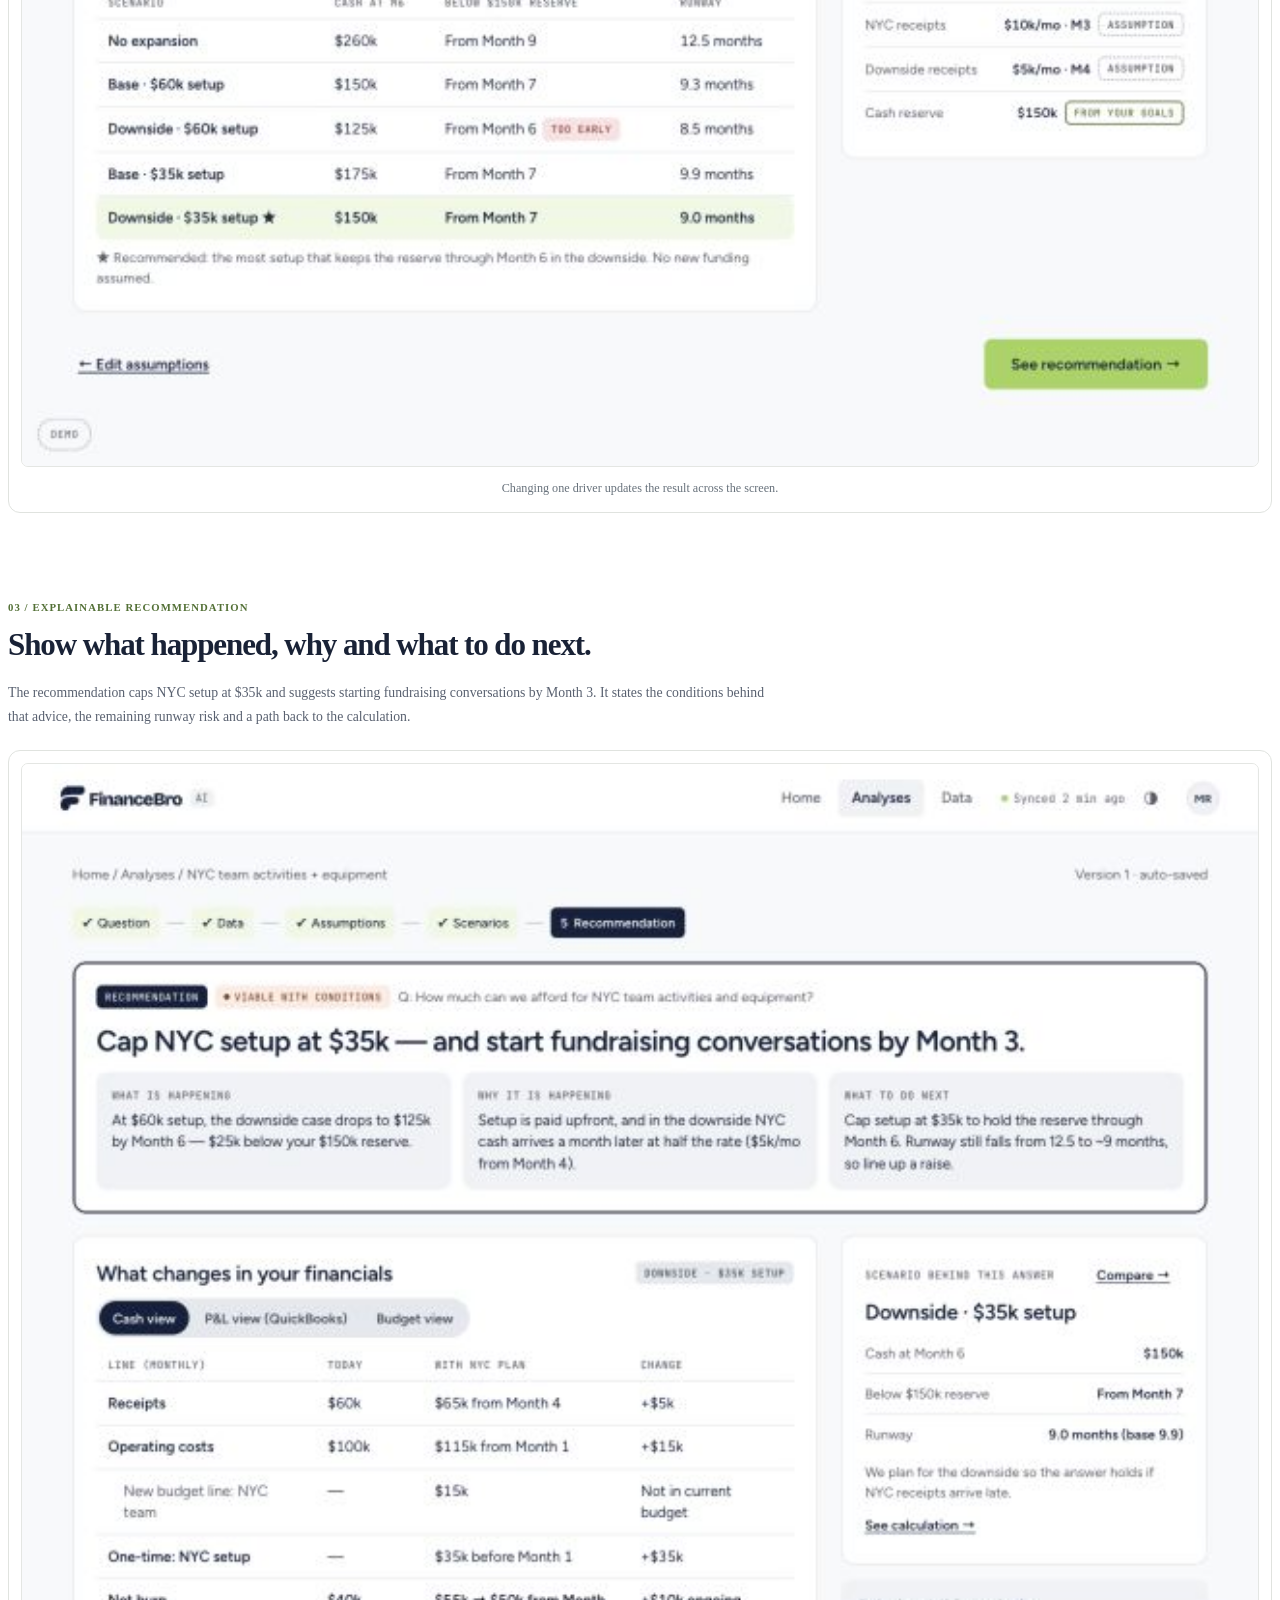
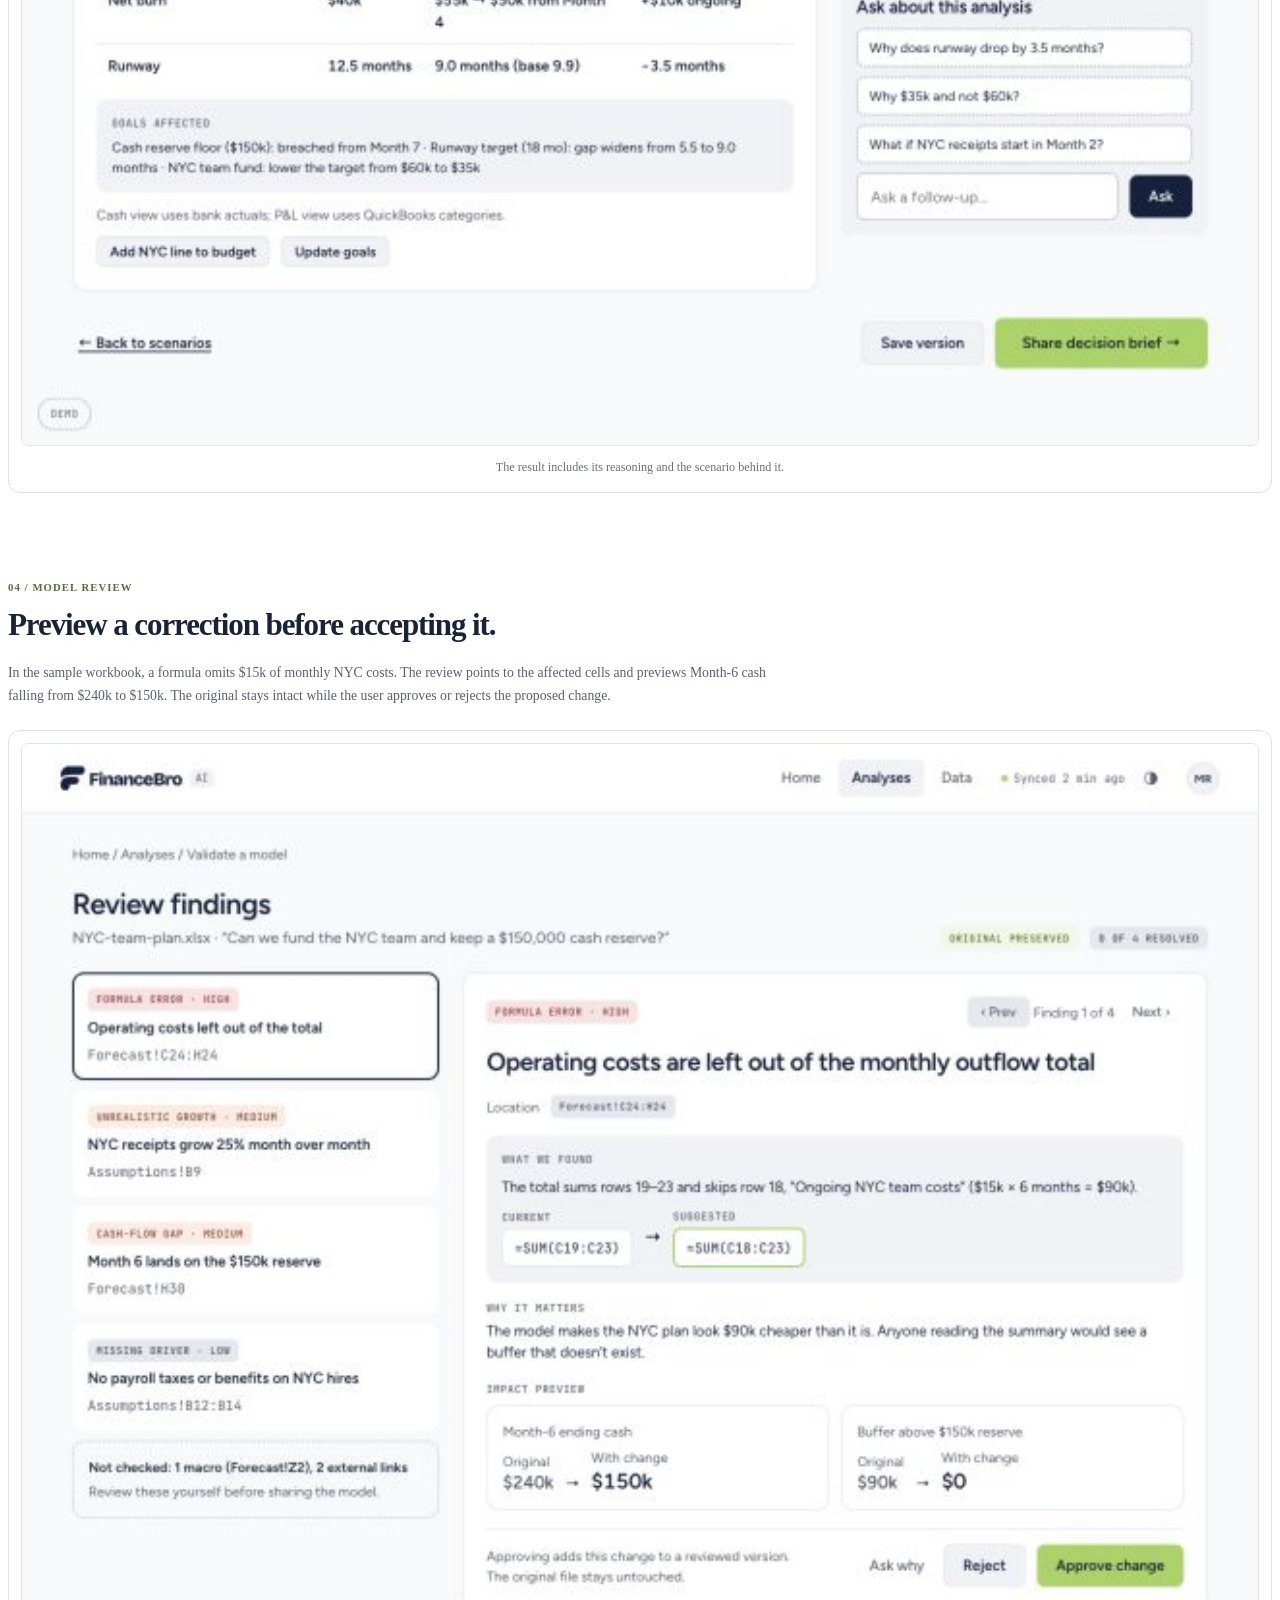
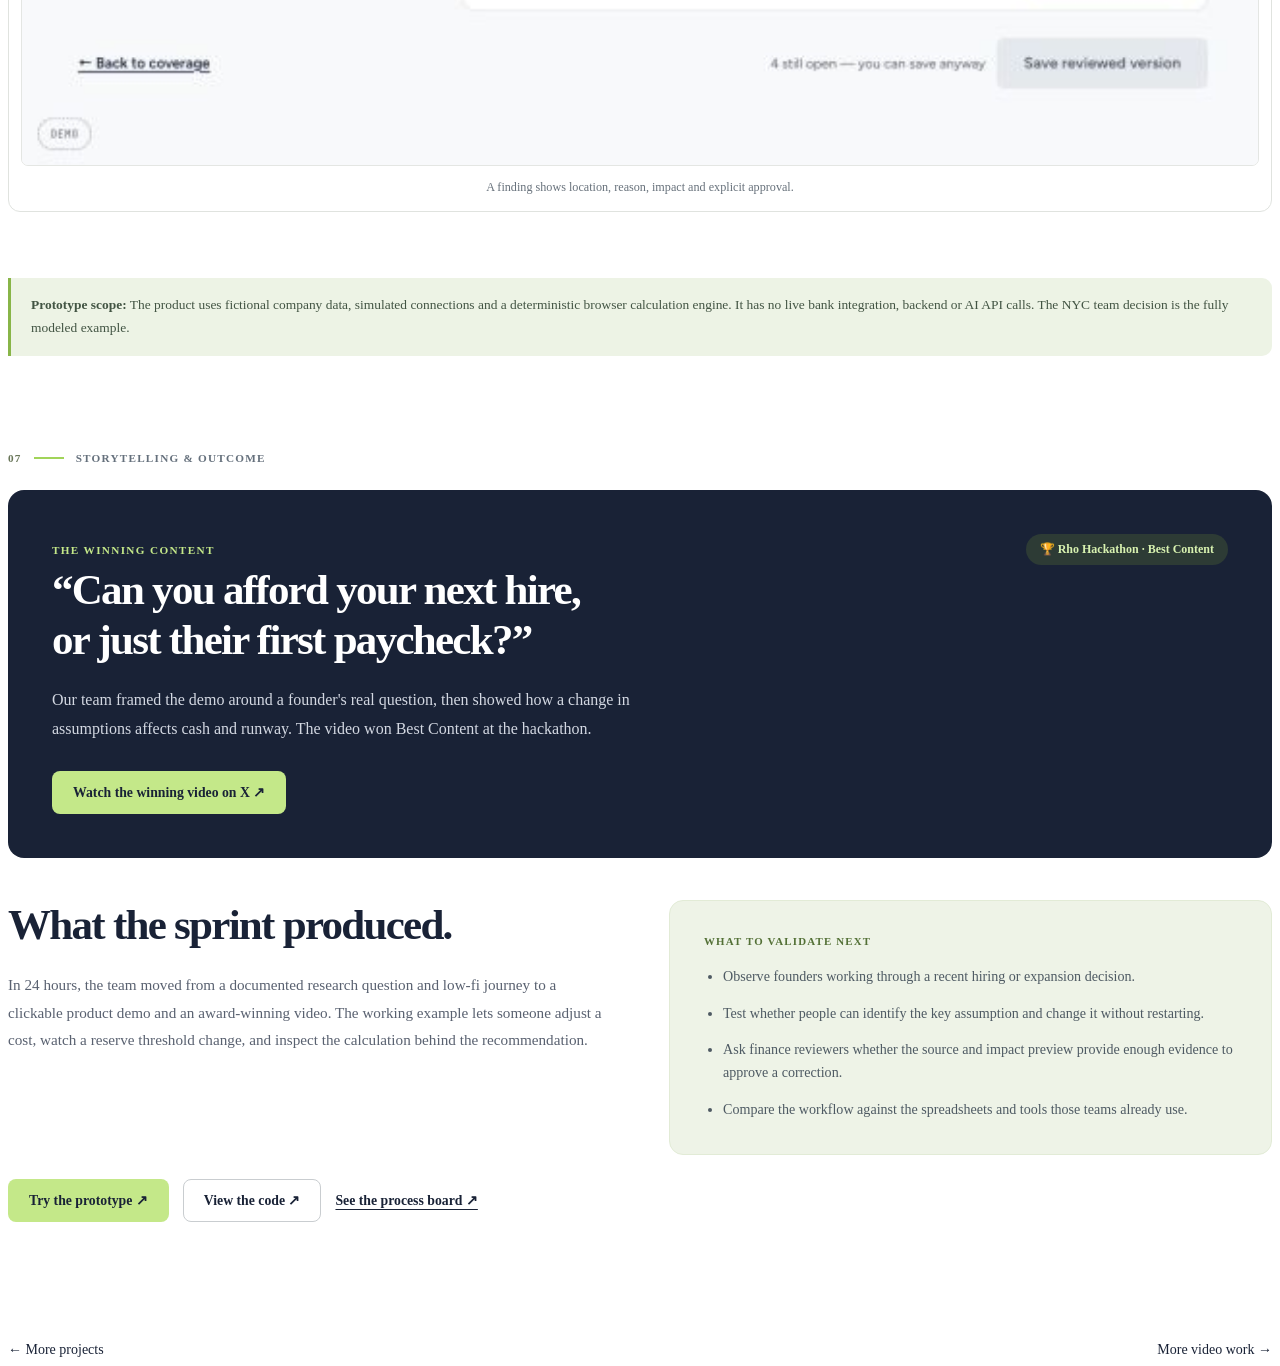
==== commit ed29063c: "Crop prototype screenshots to visible interface" ====
--- a/finance-bro-ai.html
+++ b/finance-bro-ai.html
@@ -14,7 +14,7 @@
   <link rel="canonical" href="https://jeboycompuesto.github.io/Portfolio/finance-bro-ai.html">
   <link href="https://fonts.googleapis.com/css2?family=Inter:wght@400;500;600;700;800&display=swap" rel="stylesheet">
   <link rel="stylesheet" href="css/styles.css">
-  <link rel="stylesheet" href="css/finance-bro.css">
+  <link rel="stylesheet" href="css/finance-bro.css?v=3">
 </head>
 <body class="rho-page">
   <div class="custom-cursor"></div>
@@ -122,10 +122,10 @@
         <div class="rho-chapter-marker"><span>06</span><i></i><span>Interactive prototype</span></div>
         <div class="rho-section-head"><div><h2 id="rho-prototype-title">The answer changes when the assumptions change.</h2><p>The clickable prototype carries the same NYC decision through guided questions, scenarios and a recommendation. It also demonstrates a separate model-review flow.</p></div><a class="rho-text-link" href="https://jeboycompuesto.github.io/finance-bro-ai/" target="_blank" rel="noopener">Try the live demo ↗</a></div>
         <div class="rho-showcase">
-          <article><div><span>01 / Guided inputs</span><h3>Ask about what the data cannot know.</h3><p>Cash and burn are shown as actuals. The founder supplies future costs, receipt timing and the reserve they want to protect. Ranges and required-field checks handle uncertainty without silently inventing values.</p></div><figure><img src="images/finance-bro-questions.png" alt="Prototype guided-questions screen separating company actuals from editable future assumptions" width="1280" height="1330" loading="lazy"><figcaption>Actuals and assumptions remain visibly distinct.</figcaption></figure></article>
-          <article><div><span>02 / Scenario comparison</span><h3>Make the trade-off tangible.</h3><p>At $60k in setup costs, the modeled downside falls to $125k by Month 6, below the $150k reserve. Reducing setup to $35k holds the reserve through Month 6. The slider, chart and scenario table update from the same calculation engine.</p></div><figure><img src="images/finance-bro-scenarios.png" alt="Prototype scenarios screen showing a live setup-cost driver, cash projections and reserve-risk comparison" width="1280" height="1403" loading="lazy"><figcaption>Changing one driver updates the result across the screen.</figcaption></figure></article>
-          <article><div><span>03 / Explainable recommendation</span><h3>Show what happened, why and what to do next.</h3><p>The recommendation caps NYC setup at $35k and suggests starting fundraising conversations by Month 3. It states the conditions behind that advice, the remaining runway risk and a path back to the calculation.</p></div><figure><img src="images/finance-bro-recommendation.png" alt="Prototype recommendation screen with condition, financial impact table and linked calculation" width="1280" height="1327" loading="lazy"><figcaption>The result includes its reasoning and the scenario behind it.</figcaption></figure></article>
-          <article><div><span>04 / Model review</span><h3>Preview a correction before accepting it.</h3><p>In the sample workbook, a formula omits $15k of monthly NYC costs. The review points to the affected cells and previews Month-6 cash falling from $240k to $150k. The original stays intact while the user approves or rejects the proposed change.</p></div><figure><img src="images/finance-bro-review.png" alt="Prototype review screen showing a formula finding, its cell location and an impact preview before approval" width="1280" height="1058" loading="lazy"><figcaption>A finding shows location, reason, impact and explicit approval.</figcaption></figure></article>
+          <article><div><span>01 / Guided inputs</span><h3>Ask about what the data cannot know.</h3><p>Cash and burn are shown as actuals. The founder supplies future costs, receipt timing and the reserve they want to protect. Ranges and required-field checks handle uncertainty without silently inventing values.</p></div><figure><div class="rho-prototype-screen" style="aspect-ratio:1280/1330"><img src="images/finance-bro-questions.png" alt="Prototype guided-questions screen separating company actuals from editable future assumptions" width="1280" height="1330" loading="lazy"></div><figcaption>Actuals and assumptions remain visibly distinct.</figcaption></figure></article>
+          <article><div><span>02 / Scenario comparison</span><h3>Make the trade-off tangible.</h3><p>At $60k in setup costs, the modeled downside falls to $125k by Month 6, below the $150k reserve. Reducing setup to $35k holds the reserve through Month 6. The slider, chart and scenario table update from the same calculation engine.</p></div><figure><div class="rho-prototype-screen" style="aspect-ratio:1280/1403"><img src="images/finance-bro-scenarios.png" alt="Prototype scenarios screen showing a live setup-cost driver, cash projections and reserve-risk comparison" width="1280" height="1403" loading="lazy"></div><figcaption>Changing one driver updates the result across the screen.</figcaption></figure></article>
+          <article><div><span>03 / Explainable recommendation</span><h3>Show what happened, why and what to do next.</h3><p>The recommendation caps NYC setup at $35k and suggests starting fundraising conversations by Month 3. It states the conditions behind that advice, the remaining runway risk and a path back to the calculation.</p></div><figure><div class="rho-prototype-screen" style="aspect-ratio:1280/1327"><img src="images/finance-bro-recommendation.png" alt="Prototype recommendation screen with condition, financial impact table and linked calculation" width="1280" height="1327" loading="lazy"></div><figcaption>The result includes its reasoning and the scenario behind it.</figcaption></figure></article>
+          <article><div><span>04 / Model review</span><h3>Preview a correction before accepting it.</h3><p>In the sample workbook, a formula omits $15k of monthly NYC costs. The review points to the affected cells and previews Month-6 cash falling from $240k to $150k. The original stays intact while the user approves or rejects the proposed change.</p></div><figure><div class="rho-prototype-screen" style="aspect-ratio:1280/1058"><img src="images/finance-bro-review.png" alt="Prototype review screen showing a formula finding, its cell location and an impact preview before approval" width="1280" height="1058" loading="lazy"></div><figcaption>A finding shows location, reason, impact and explicit approval.</figcaption></figure></article>
         </div>
         <p class="rho-evidence-note"><strong>Prototype scope:</strong> The product uses fictional company data, simulated connections and a deterministic browser calculation engine. It has no live bank integration, backend or AI API calls. The NYC team decision is the fully modeled example.</p>
       </section>
--- a/css/finance-bro.css
+++ b/css/finance-bro.css
@@ -91,7 +91,8 @@
 .rho-showcase article > div { max-width: 760px; }
 .rho-showcase h3 { font-size: clamp(22px, 2.6vw, 31px); letter-spacing: -.035em; line-height: 1.2; margin: 0 0 18px; }
 .rho-showcase figure { background: #fff; border: 1px solid #e0e3df; padding: 12px; border-radius: 12px; margin: 0; }
-.rho-showcase img { display: block; width: 100%; height: auto; border: 1px solid #e4e6e3; border-radius: 7px; }
+.rho-prototype-screen { position: relative; overflow: hidden; border: 1px solid #e4e6e3; border-radius: 7px; }
+.rho-showcase img { display: block; width: 200%; max-width: none; height: auto; }
 .rho-end-links { display: flex; align-items: center; flex-wrap: wrap; gap: 14px; margin-top: 24px; }
 .rho-video-feature { display: grid; grid-template-columns: 1fr 1fr; align-items: center; gap: 32px; border: 1px solid #3a4134; border-radius: 14px; padding: 24px; margin: 0 0 44px; background: #1b211b; }
 .rho-video-feature .rho-kicker { color: #c4e889; }
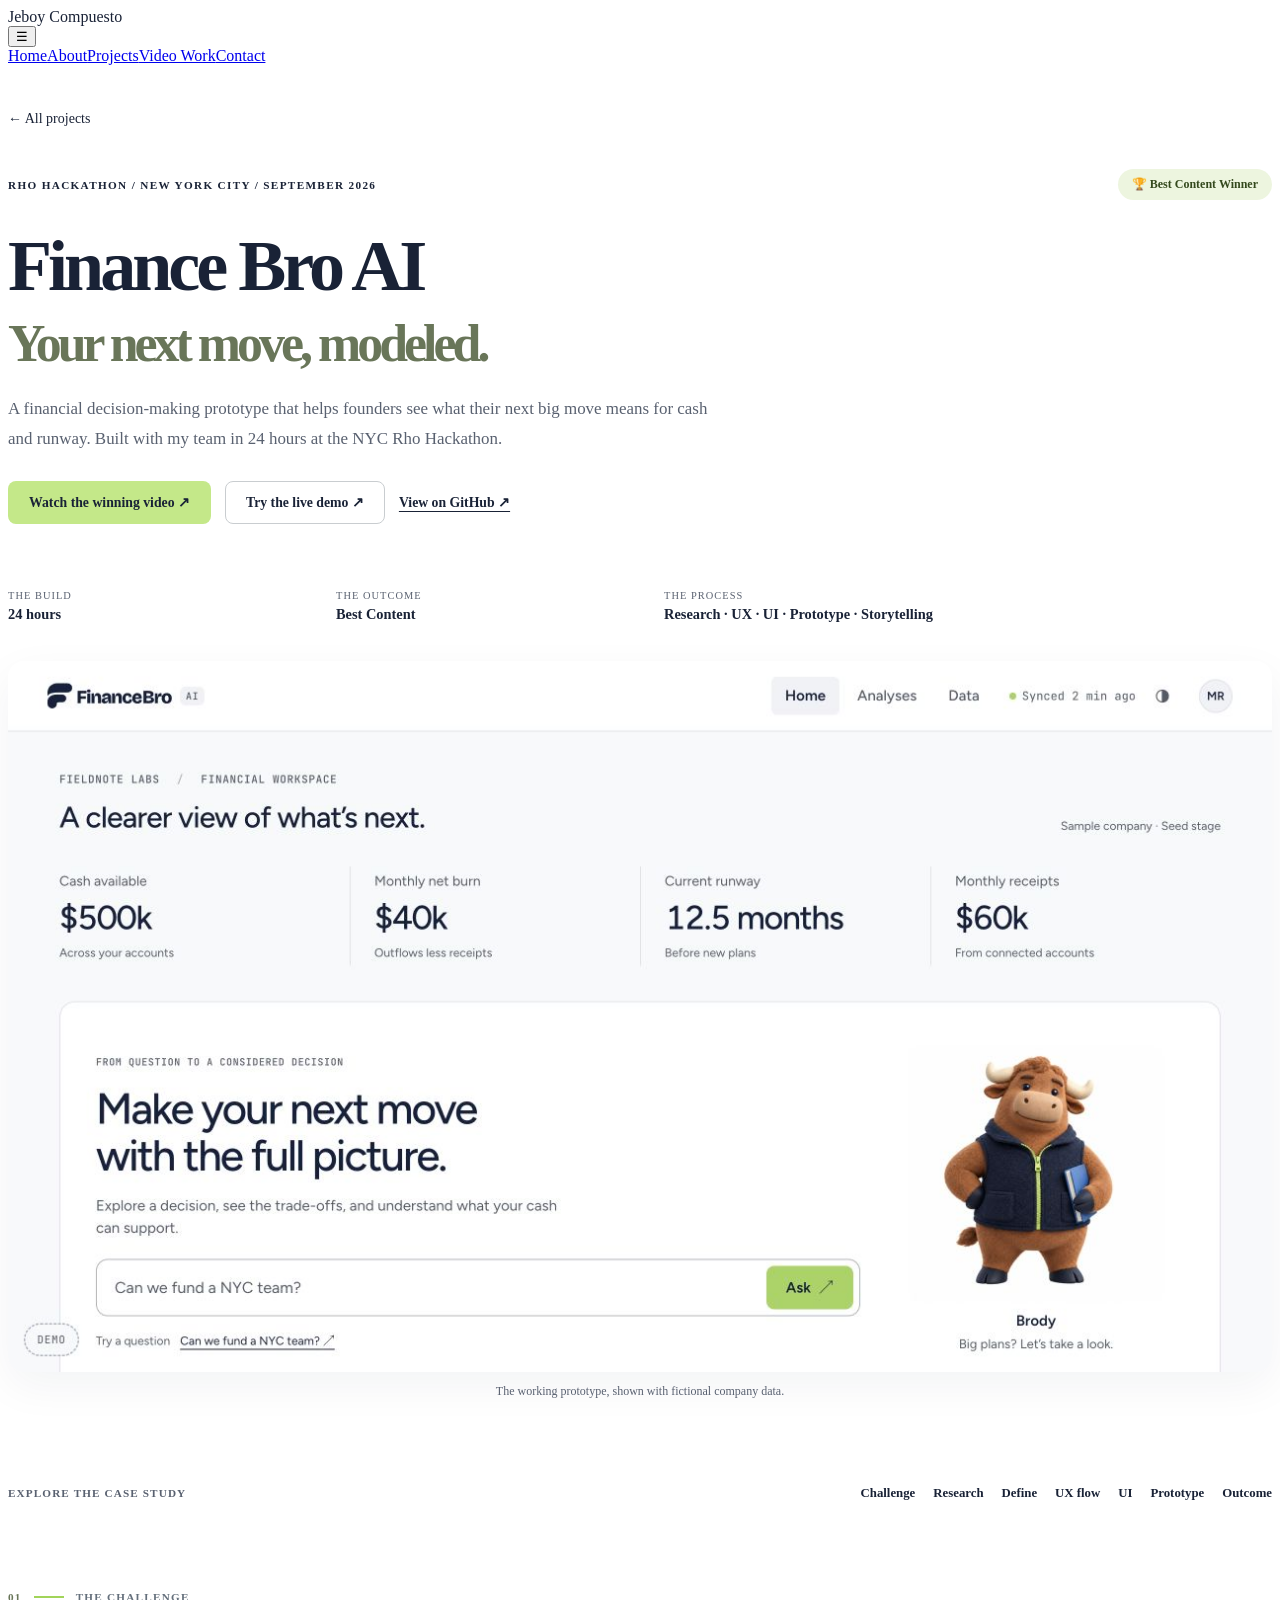
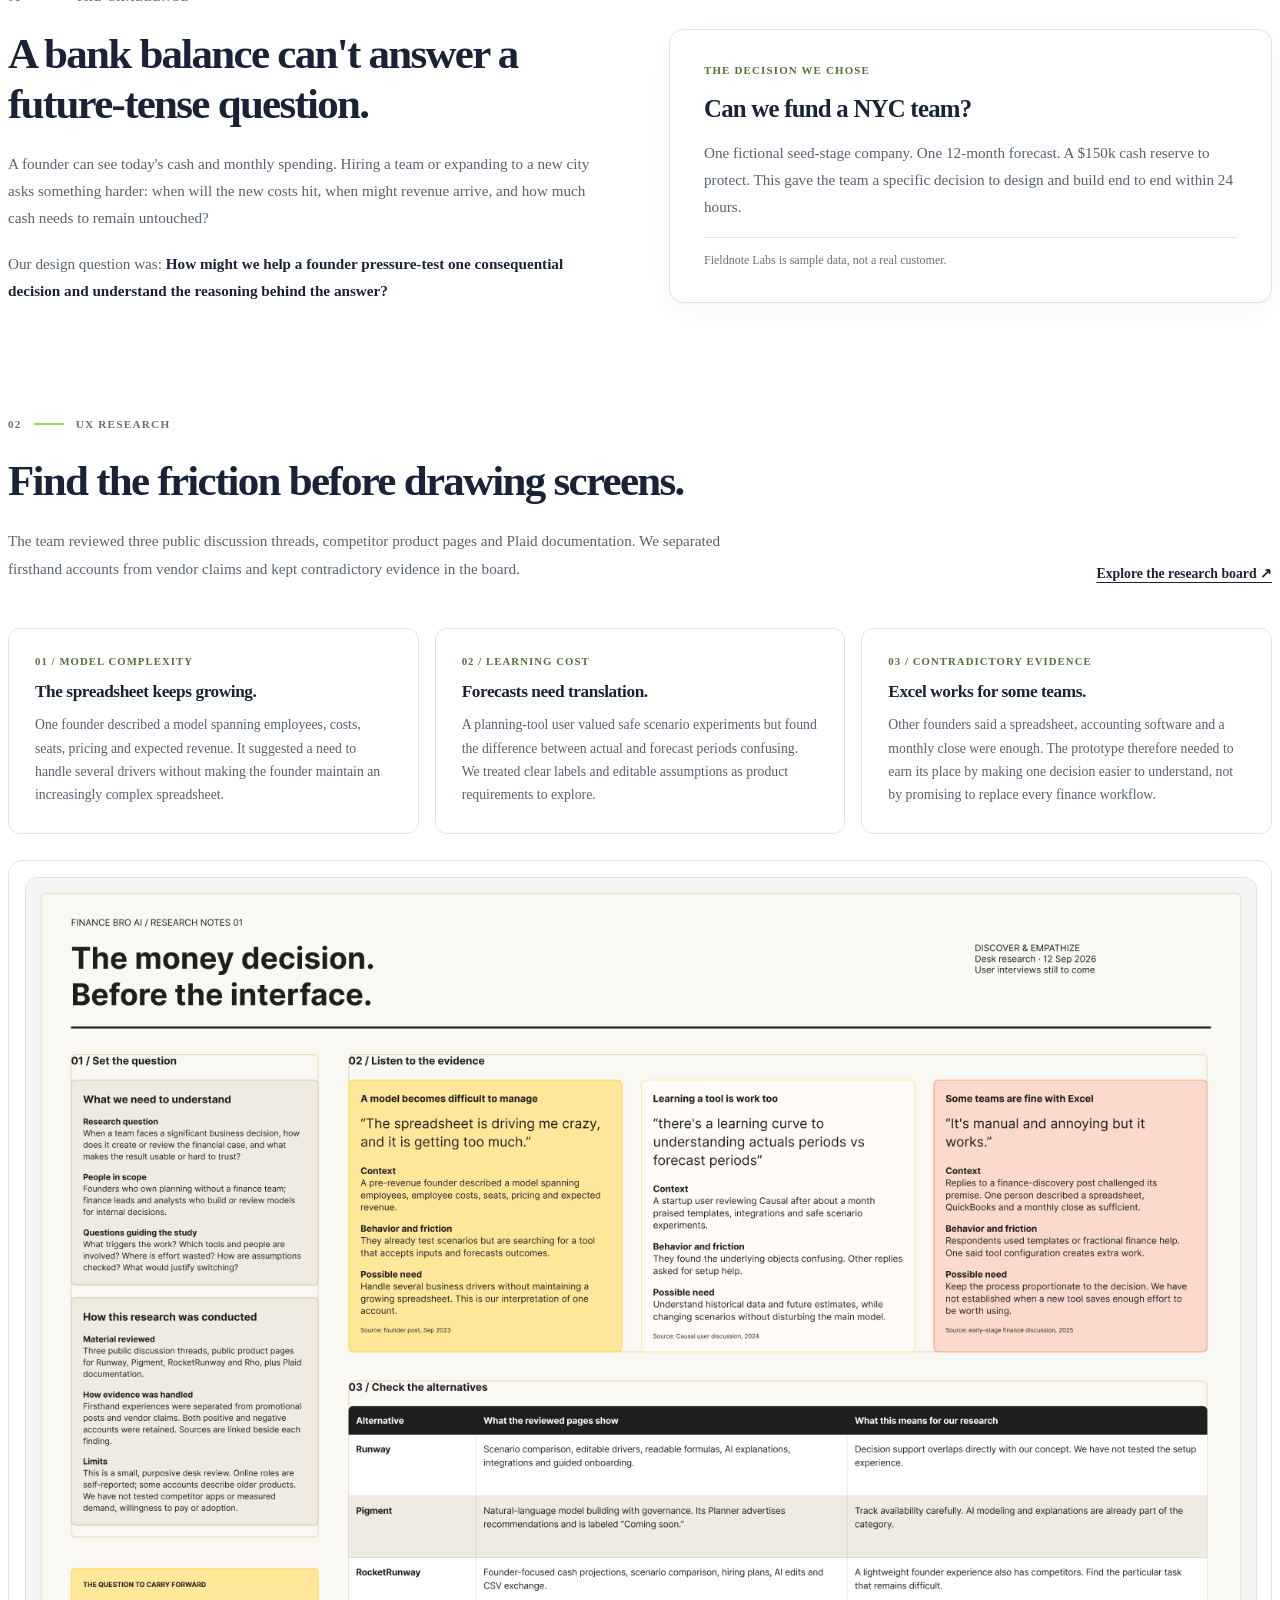
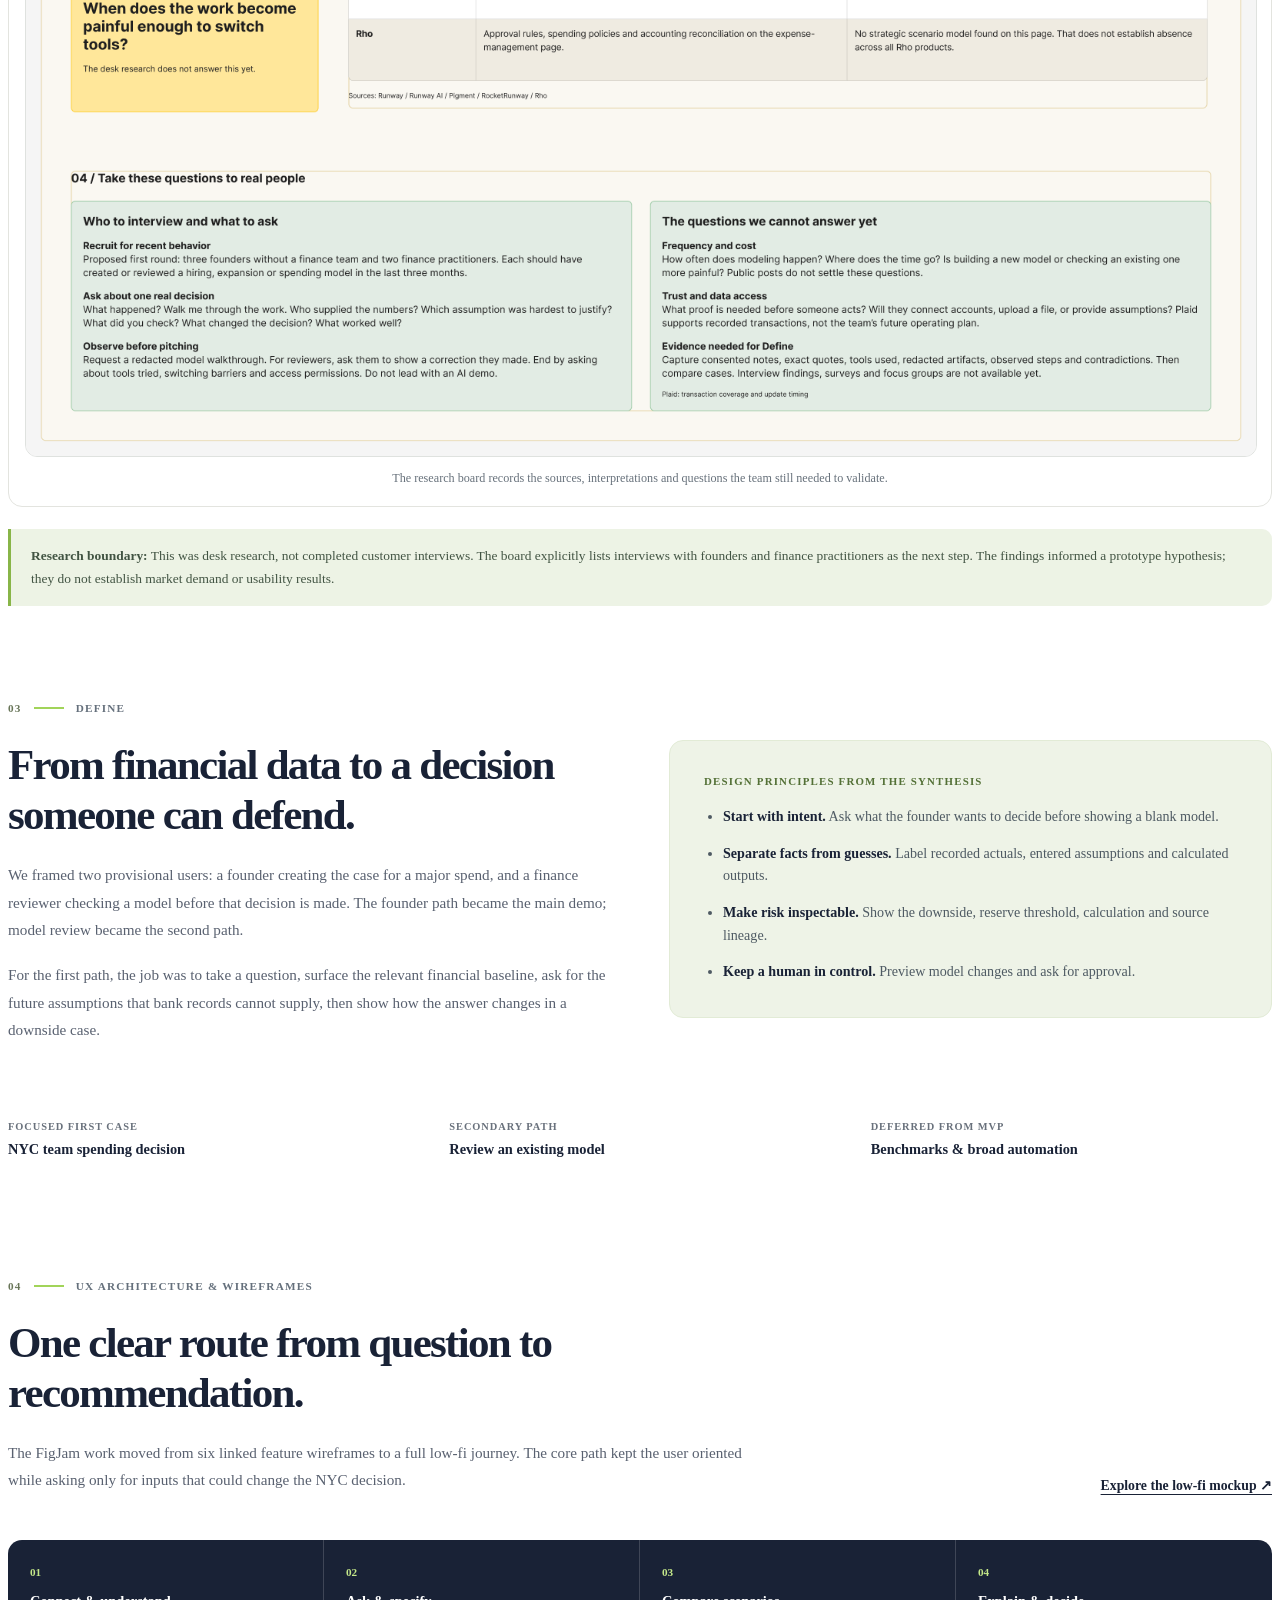
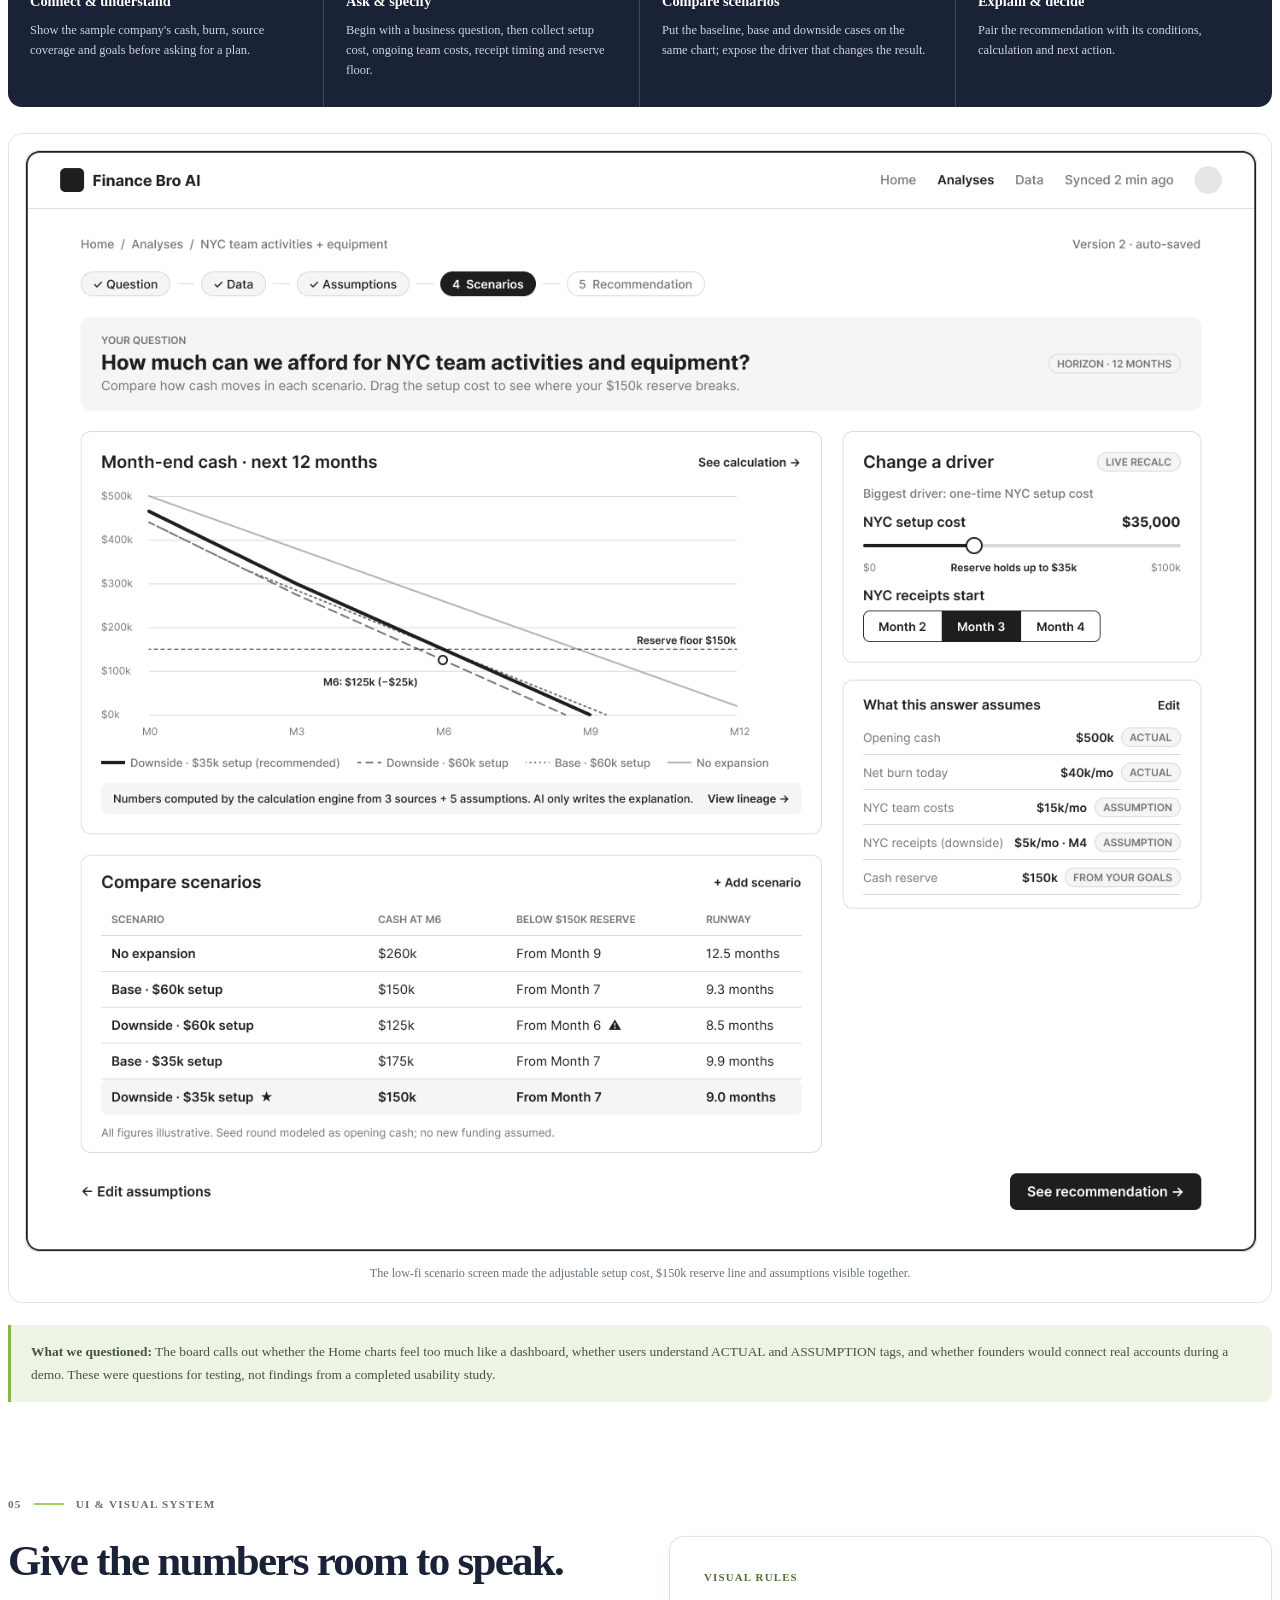
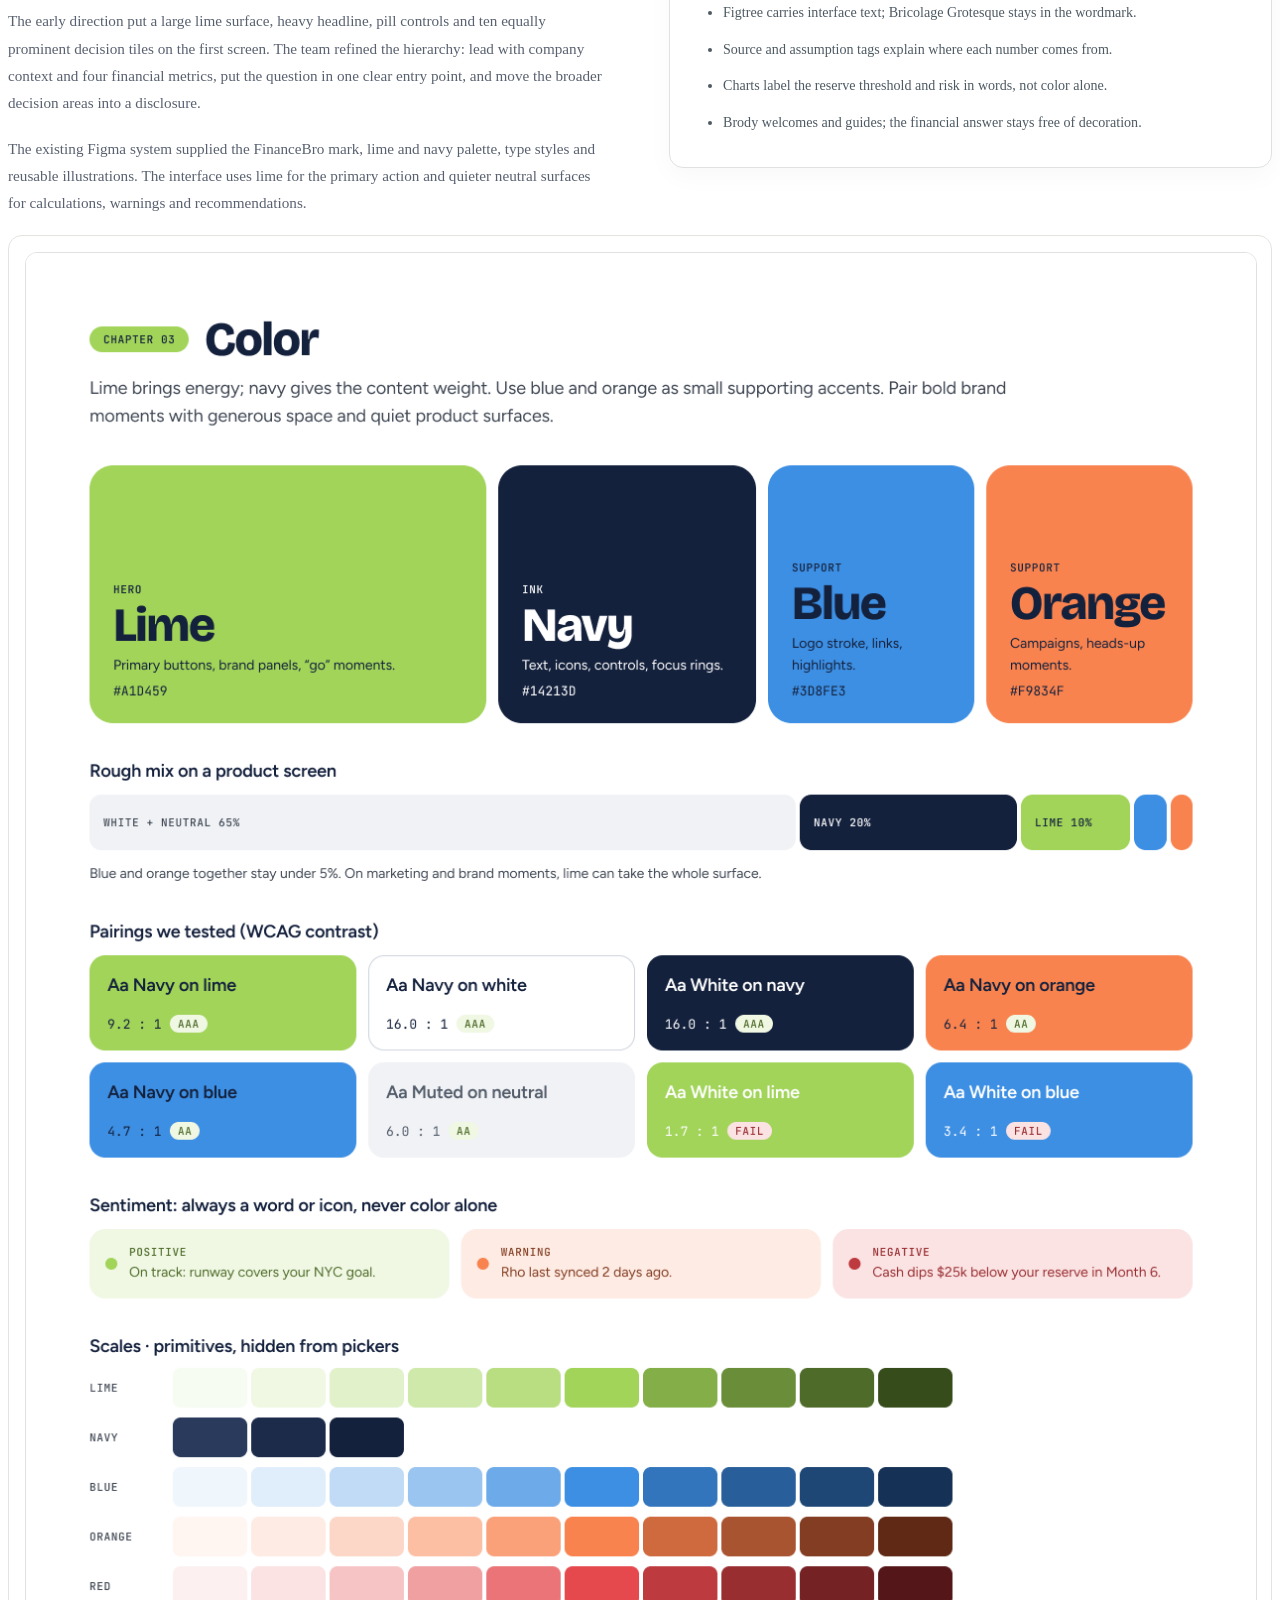
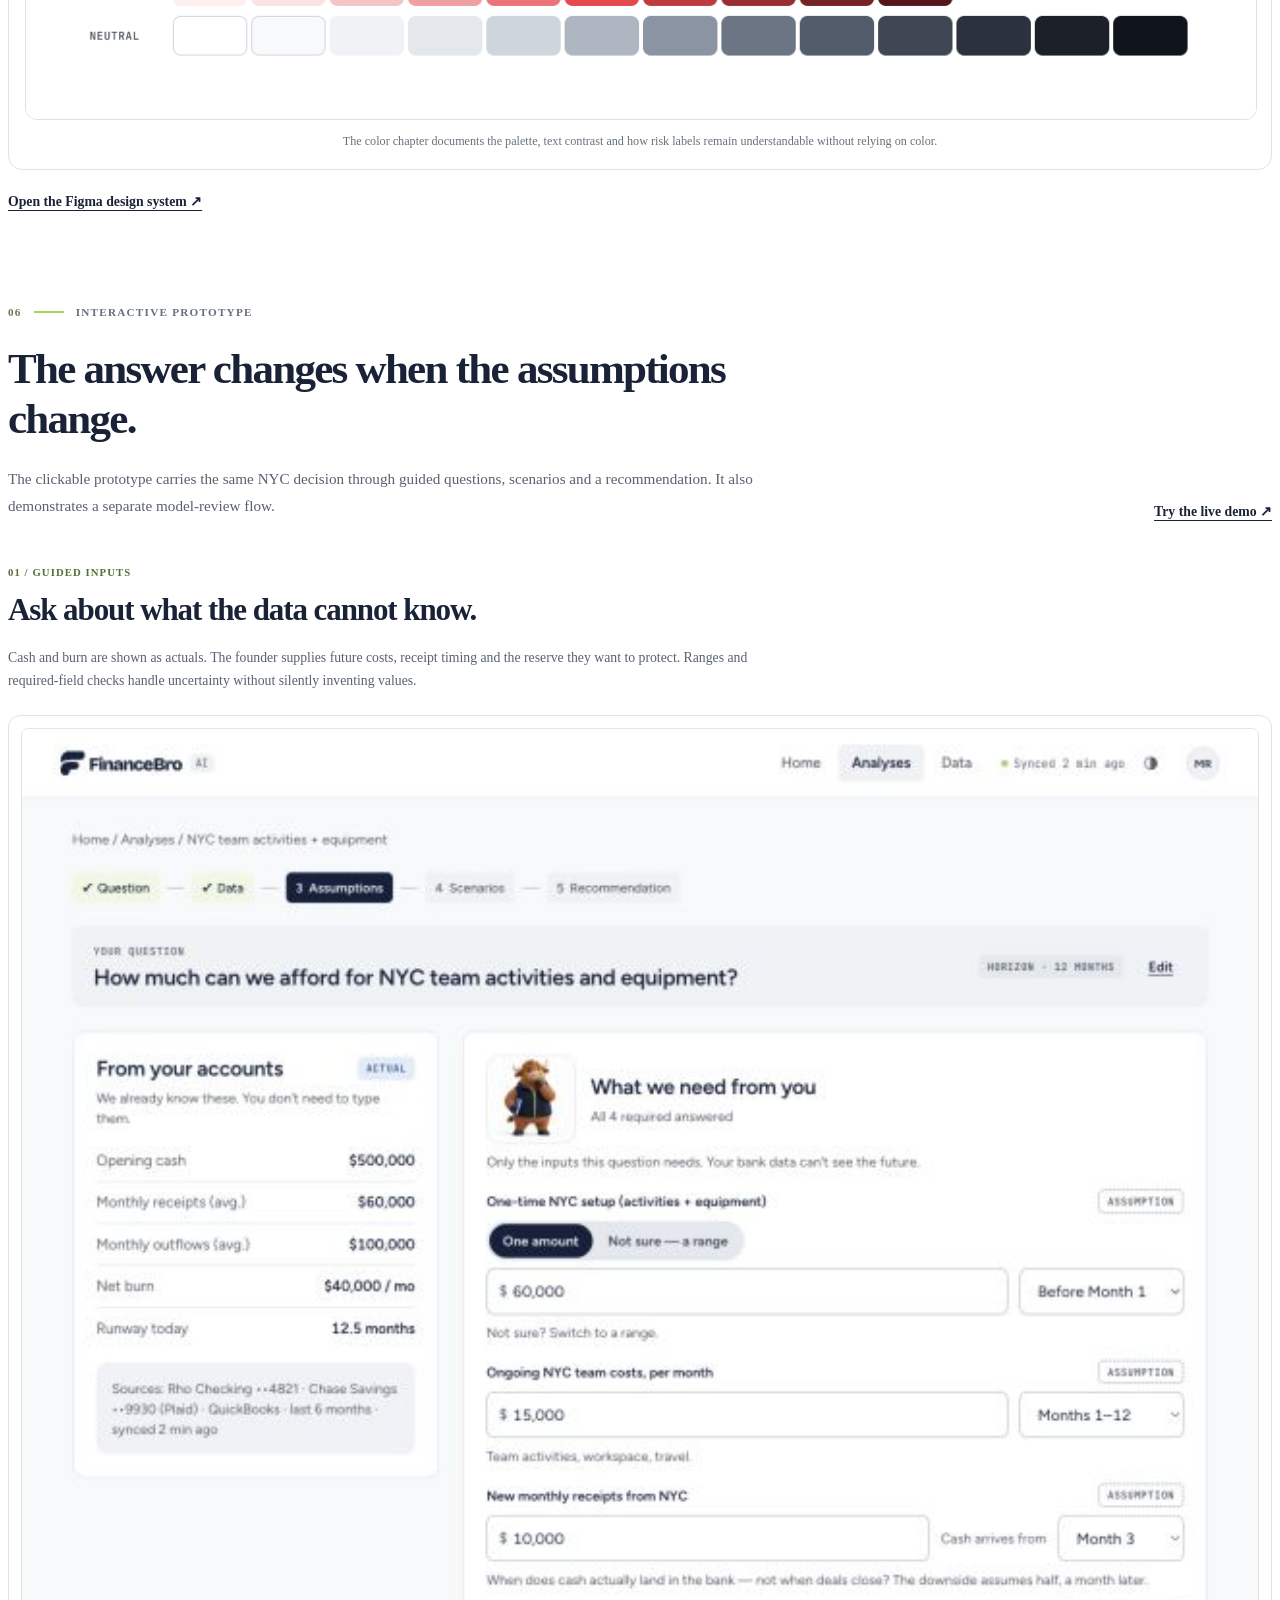
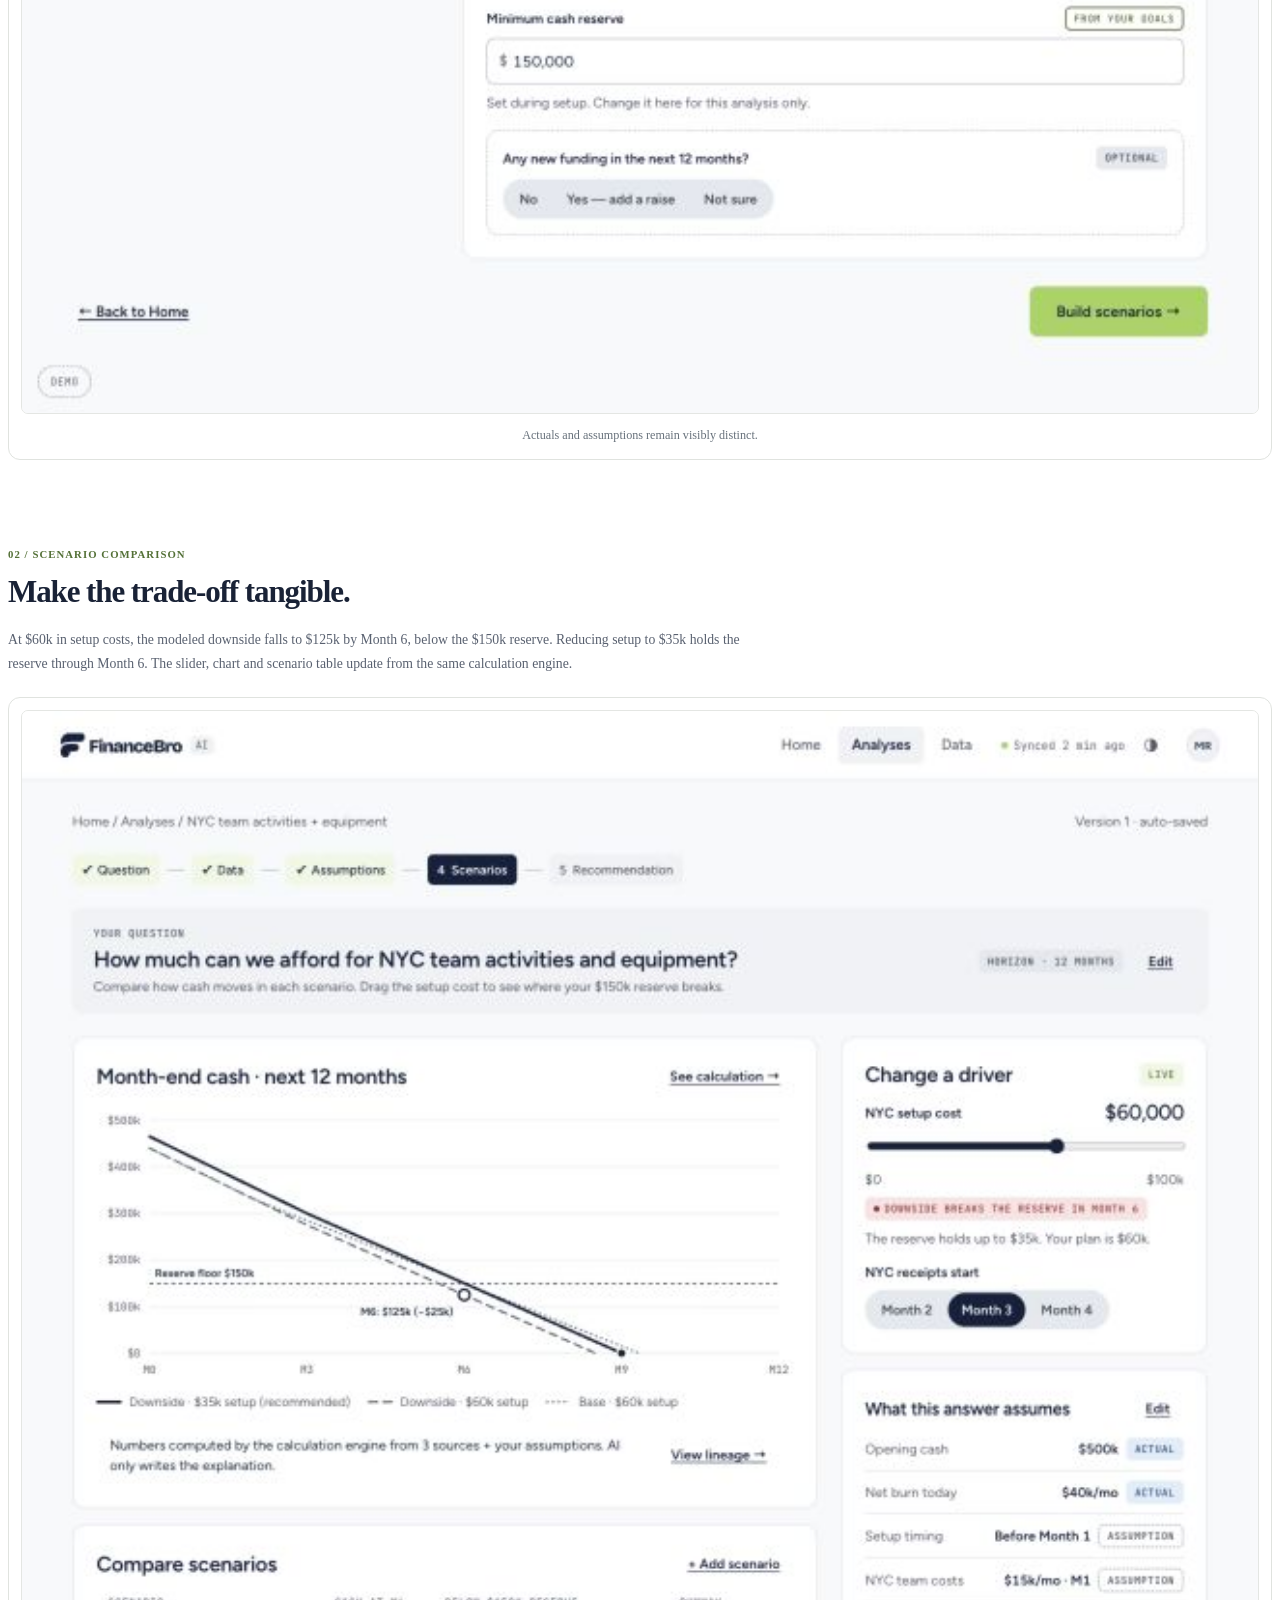
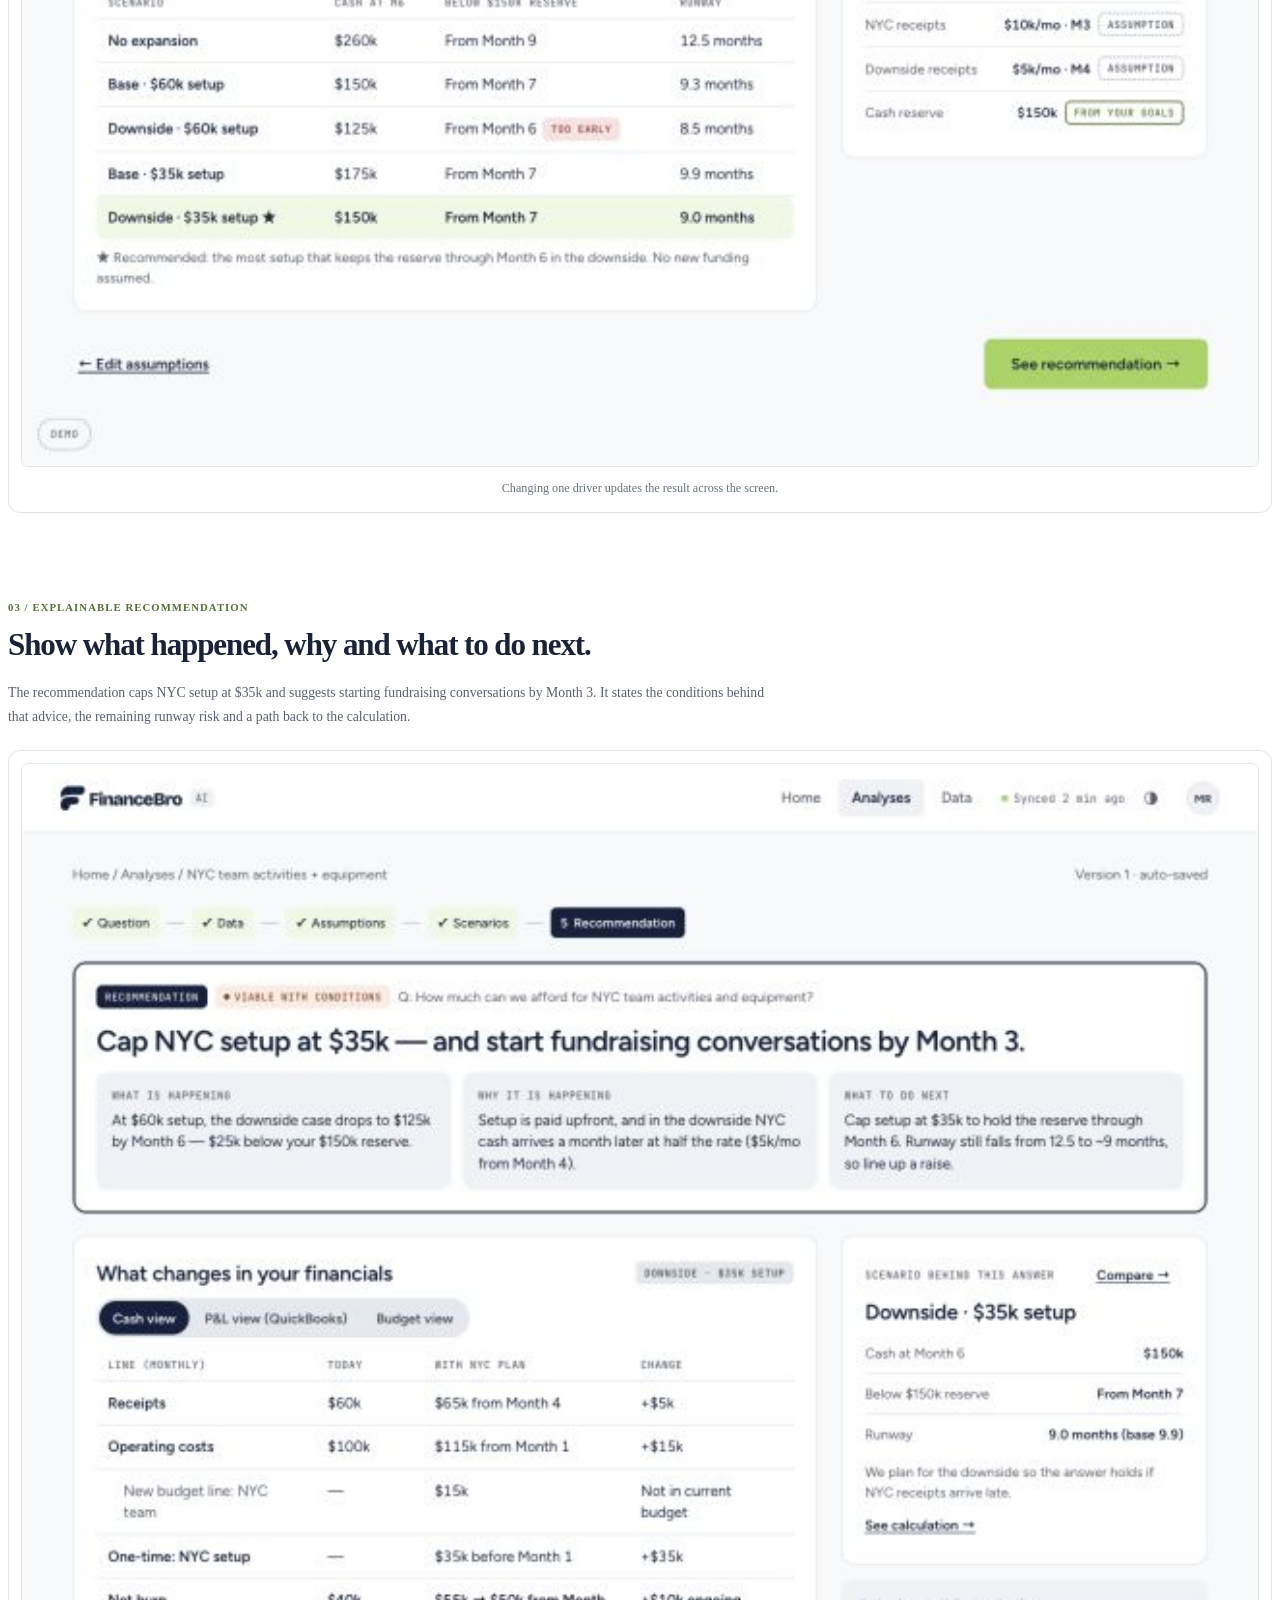
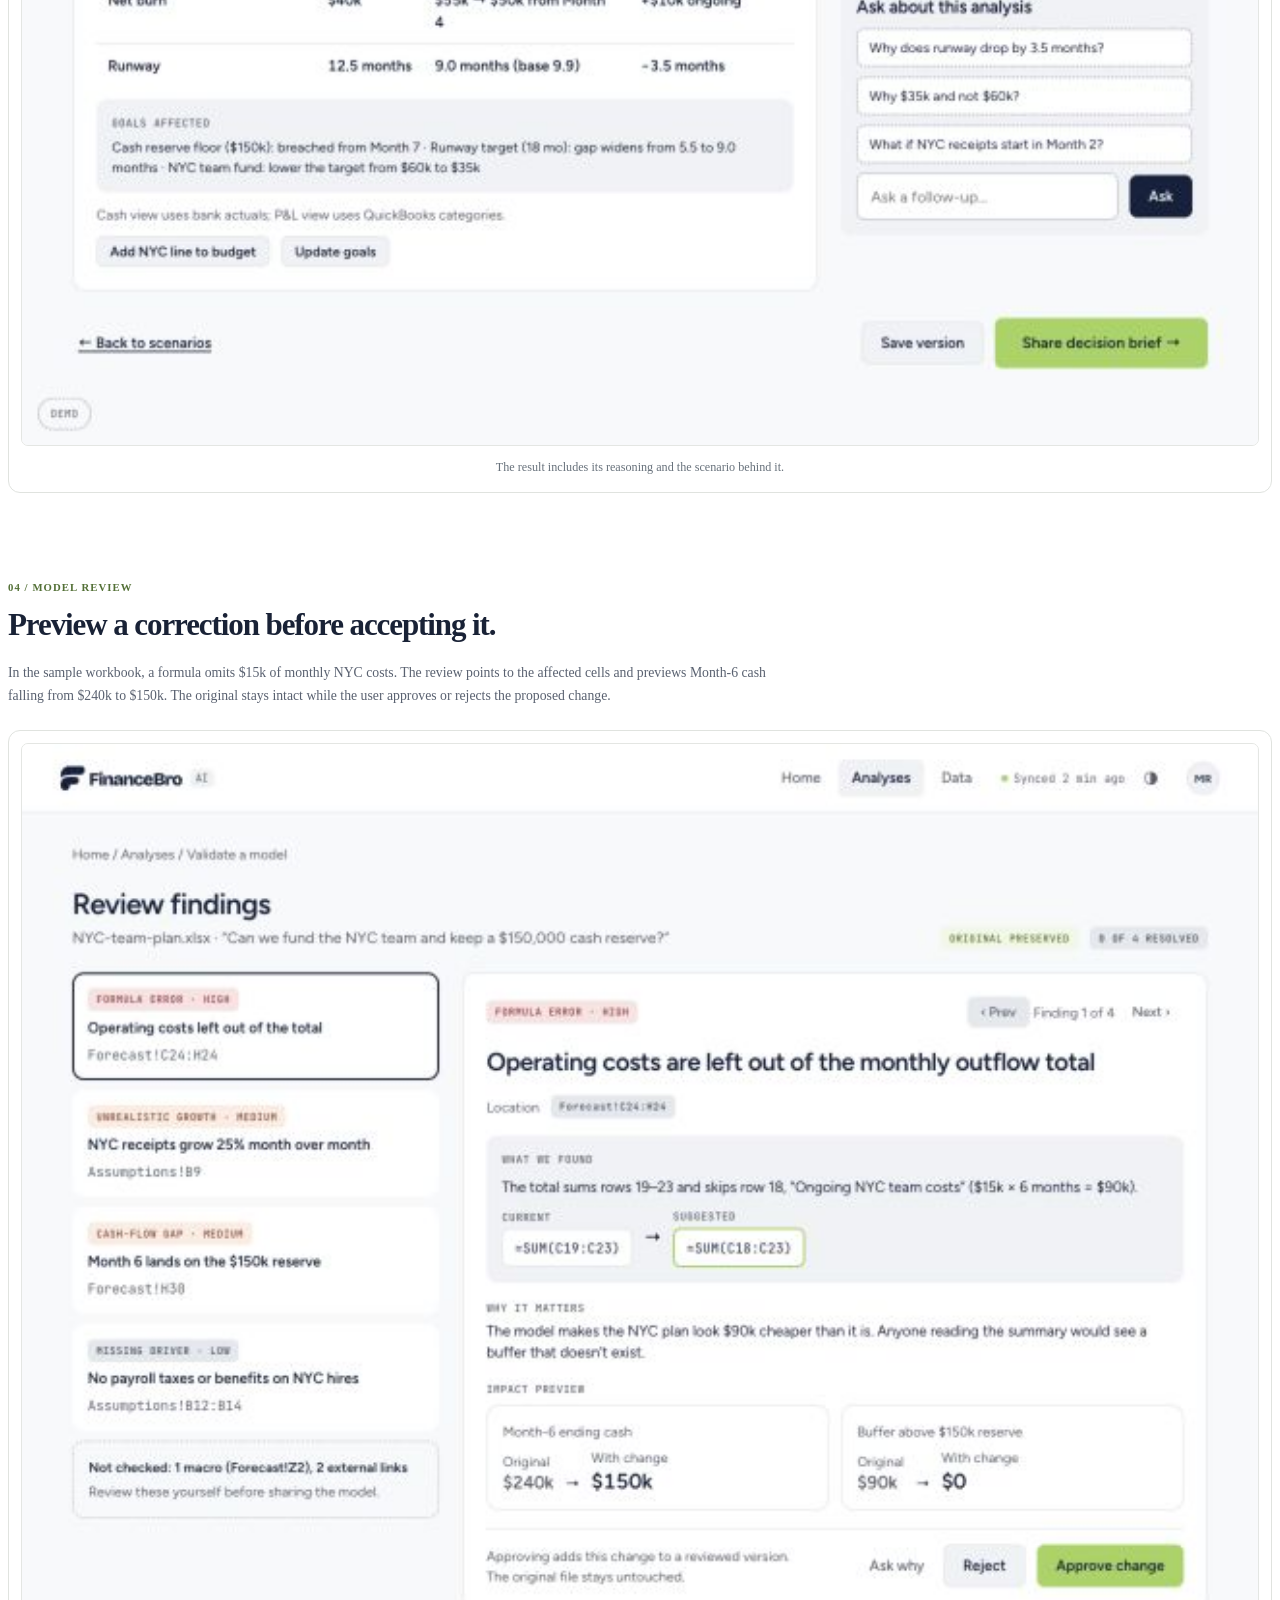
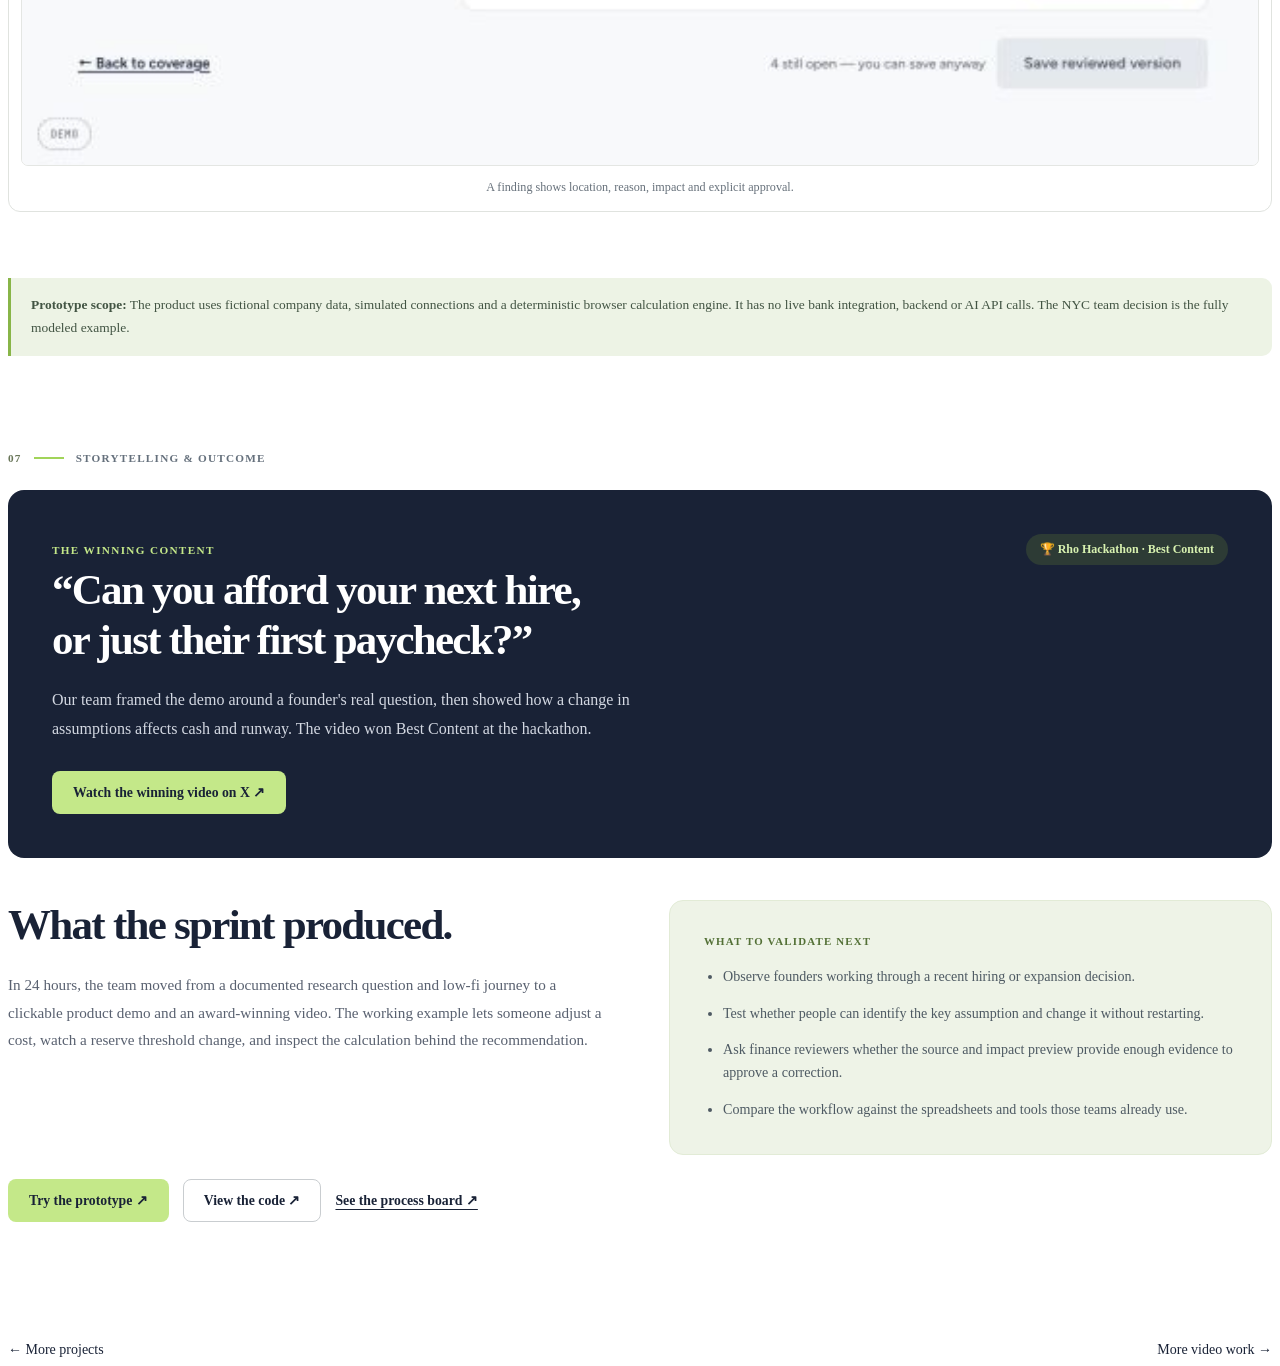
==== commit 89cf4416: "Hard-crop prototype captures in case study" ====
--- a/finance-bro-ai.html
+++ b/finance-bro-ai.html
@@ -14,7 +14,7 @@
   <link rel="canonical" href="https://jeboycompuesto.github.io/Portfolio/finance-bro-ai.html">
   <link href="https://fonts.googleapis.com/css2?family=Inter:wght@400;500;600;700;800&display=swap" rel="stylesheet">
   <link rel="stylesheet" href="css/styles.css">
-  <link rel="stylesheet" href="css/finance-bro.css?v=3">
+  <link rel="stylesheet" href="css/finance-bro.css?v=4">
 </head>
 <body class="rho-page">
   <div class="custom-cursor"></div>
@@ -122,10 +122,10 @@
         <div class="rho-chapter-marker"><span>06</span><i></i><span>Interactive prototype</span></div>
         <div class="rho-section-head"><div><h2 id="rho-prototype-title">The answer changes when the assumptions change.</h2><p>The clickable prototype carries the same NYC decision through guided questions, scenarios and a recommendation. It also demonstrates a separate model-review flow.</p></div><a class="rho-text-link" href="https://jeboycompuesto.github.io/finance-bro-ai/" target="_blank" rel="noopener">Try the live demo ↗</a></div>
         <div class="rho-showcase">
-          <article><div><span>01 / Guided inputs</span><h3>Ask about what the data cannot know.</h3><p>Cash and burn are shown as actuals. The founder supplies future costs, receipt timing and the reserve they want to protect. Ranges and required-field checks handle uncertainty without silently inventing values.</p></div><figure><div class="rho-prototype-screen" style="aspect-ratio:1280/1330"><img src="images/finance-bro-questions.png" alt="Prototype guided-questions screen separating company actuals from editable future assumptions" width="1280" height="1330" loading="lazy"></div><figcaption>Actuals and assumptions remain visibly distinct.</figcaption></figure></article>
-          <article><div><span>02 / Scenario comparison</span><h3>Make the trade-off tangible.</h3><p>At $60k in setup costs, the modeled downside falls to $125k by Month 6, below the $150k reserve. Reducing setup to $35k holds the reserve through Month 6. The slider, chart and scenario table update from the same calculation engine.</p></div><figure><div class="rho-prototype-screen" style="aspect-ratio:1280/1403"><img src="images/finance-bro-scenarios.png" alt="Prototype scenarios screen showing a live setup-cost driver, cash projections and reserve-risk comparison" width="1280" height="1403" loading="lazy"></div><figcaption>Changing one driver updates the result across the screen.</figcaption></figure></article>
-          <article><div><span>03 / Explainable recommendation</span><h3>Show what happened, why and what to do next.</h3><p>The recommendation caps NYC setup at $35k and suggests starting fundraising conversations by Month 3. It states the conditions behind that advice, the remaining runway risk and a path back to the calculation.</p></div><figure><div class="rho-prototype-screen" style="aspect-ratio:1280/1327"><img src="images/finance-bro-recommendation.png" alt="Prototype recommendation screen with condition, financial impact table and linked calculation" width="1280" height="1327" loading="lazy"></div><figcaption>The result includes its reasoning and the scenario behind it.</figcaption></figure></article>
-          <article><div><span>04 / Model review</span><h3>Preview a correction before accepting it.</h3><p>In the sample workbook, a formula omits $15k of monthly NYC costs. The review points to the affected cells and previews Month-6 cash falling from $240k to $150k. The original stays intact while the user approves or rejects the proposed change.</p></div><figure><div class="rho-prototype-screen" style="aspect-ratio:1280/1058"><img src="images/finance-bro-review.png" alt="Prototype review screen showing a formula finding, its cell location and an impact preview before approval" width="1280" height="1058" loading="lazy"></div><figcaption>A finding shows location, reason, impact and explicit approval.</figcaption></figure></article>
+          <article><div><span>01 / Guided inputs</span><h3>Ask about what the data cannot know.</h3><p>Cash and burn are shown as actuals. The founder supplies future costs, receipt timing and the reserve they want to protect. Ranges and required-field checks handle uncertainty without silently inventing values.</p></div><figure><div class="rho-prototype-screen"><svg viewBox="0 0 640 665" role="img" aria-label="Prototype guided-questions screen separating company actuals from editable future assumptions"><image href="images/finance-bro-questions.png" width="1280" height="1330"/></svg></div><figcaption>Actuals and assumptions remain visibly distinct.</figcaption></figure></article>
+          <article><div><span>02 / Scenario comparison</span><h3>Make the trade-off tangible.</h3><p>At $60k in setup costs, the modeled downside falls to $125k by Month 6, below the $150k reserve. Reducing setup to $35k holds the reserve through Month 6. The slider, chart and scenario table update from the same calculation engine.</p></div><figure><div class="rho-prototype-screen"><svg viewBox="0 0 640 701.5" role="img" aria-label="Prototype scenarios screen showing a live setup-cost driver, cash projections and reserve-risk comparison"><image href="images/finance-bro-scenarios.png" width="1280" height="1403"/></svg></div><figcaption>Changing one driver updates the result across the screen.</figcaption></figure></article>
+          <article><div><span>03 / Explainable recommendation</span><h3>Show what happened, why and what to do next.</h3><p>The recommendation caps NYC setup at $35k and suggests starting fundraising conversations by Month 3. It states the conditions behind that advice, the remaining runway risk and a path back to the calculation.</p></div><figure><div class="rho-prototype-screen"><svg viewBox="0 0 640 663.5" role="img" aria-label="Prototype recommendation screen with condition, financial impact table and linked calculation"><image href="images/finance-bro-recommendation.png" width="1280" height="1327"/></svg></div><figcaption>The result includes its reasoning and the scenario behind it.</figcaption></figure></article>
+          <article><div><span>04 / Model review</span><h3>Preview a correction before accepting it.</h3><p>In the sample workbook, a formula omits $15k of monthly NYC costs. The review points to the affected cells and previews Month-6 cash falling from $240k to $150k. The original stays intact while the user approves or rejects the proposed change.</p></div><figure><div class="rho-prototype-screen"><svg viewBox="0 0 640 529" role="img" aria-label="Prototype review screen showing a formula finding, its cell location and an impact preview before approval"><image href="images/finance-bro-review.png" width="1280" height="1058"/></svg></div><figcaption>A finding shows location, reason, impact and explicit approval.</figcaption></figure></article>
         </div>
         <p class="rho-evidence-note"><strong>Prototype scope:</strong> The product uses fictional company data, simulated connections and a deterministic browser calculation engine. It has no live bank integration, backend or AI API calls. The NYC team decision is the fully modeled example.</p>
       </section>
--- a/css/finance-bro.css
+++ b/css/finance-bro.css
@@ -91,8 +91,8 @@
 .rho-showcase article > div { max-width: 760px; }
 .rho-showcase h3 { font-size: clamp(22px, 2.6vw, 31px); letter-spacing: -.035em; line-height: 1.2; margin: 0 0 18px; }
 .rho-showcase figure { background: #fff; border: 1px solid #e0e3df; padding: 12px; border-radius: 12px; margin: 0; }
-.rho-prototype-screen { position: relative; overflow: hidden; border: 1px solid #e4e6e3; border-radius: 7px; }
-.rho-showcase img { display: block; width: 200%; max-width: none; height: auto; }
+.rho-prototype-screen { overflow: hidden; border: 1px solid #e4e6e3; border-radius: 7px; }
+.rho-prototype-screen svg { display: block; width: 100%; height: auto; }
 .rho-end-links { display: flex; align-items: center; flex-wrap: wrap; gap: 14px; margin-top: 24px; }
 .rho-video-feature { display: grid; grid-template-columns: 1fr 1fr; align-items: center; gap: 32px; border: 1px solid #3a4134; border-radius: 14px; padding: 24px; margin: 0 0 44px; background: #1b211b; }
 .rho-video-feature .rho-kicker { color: #c4e889; }
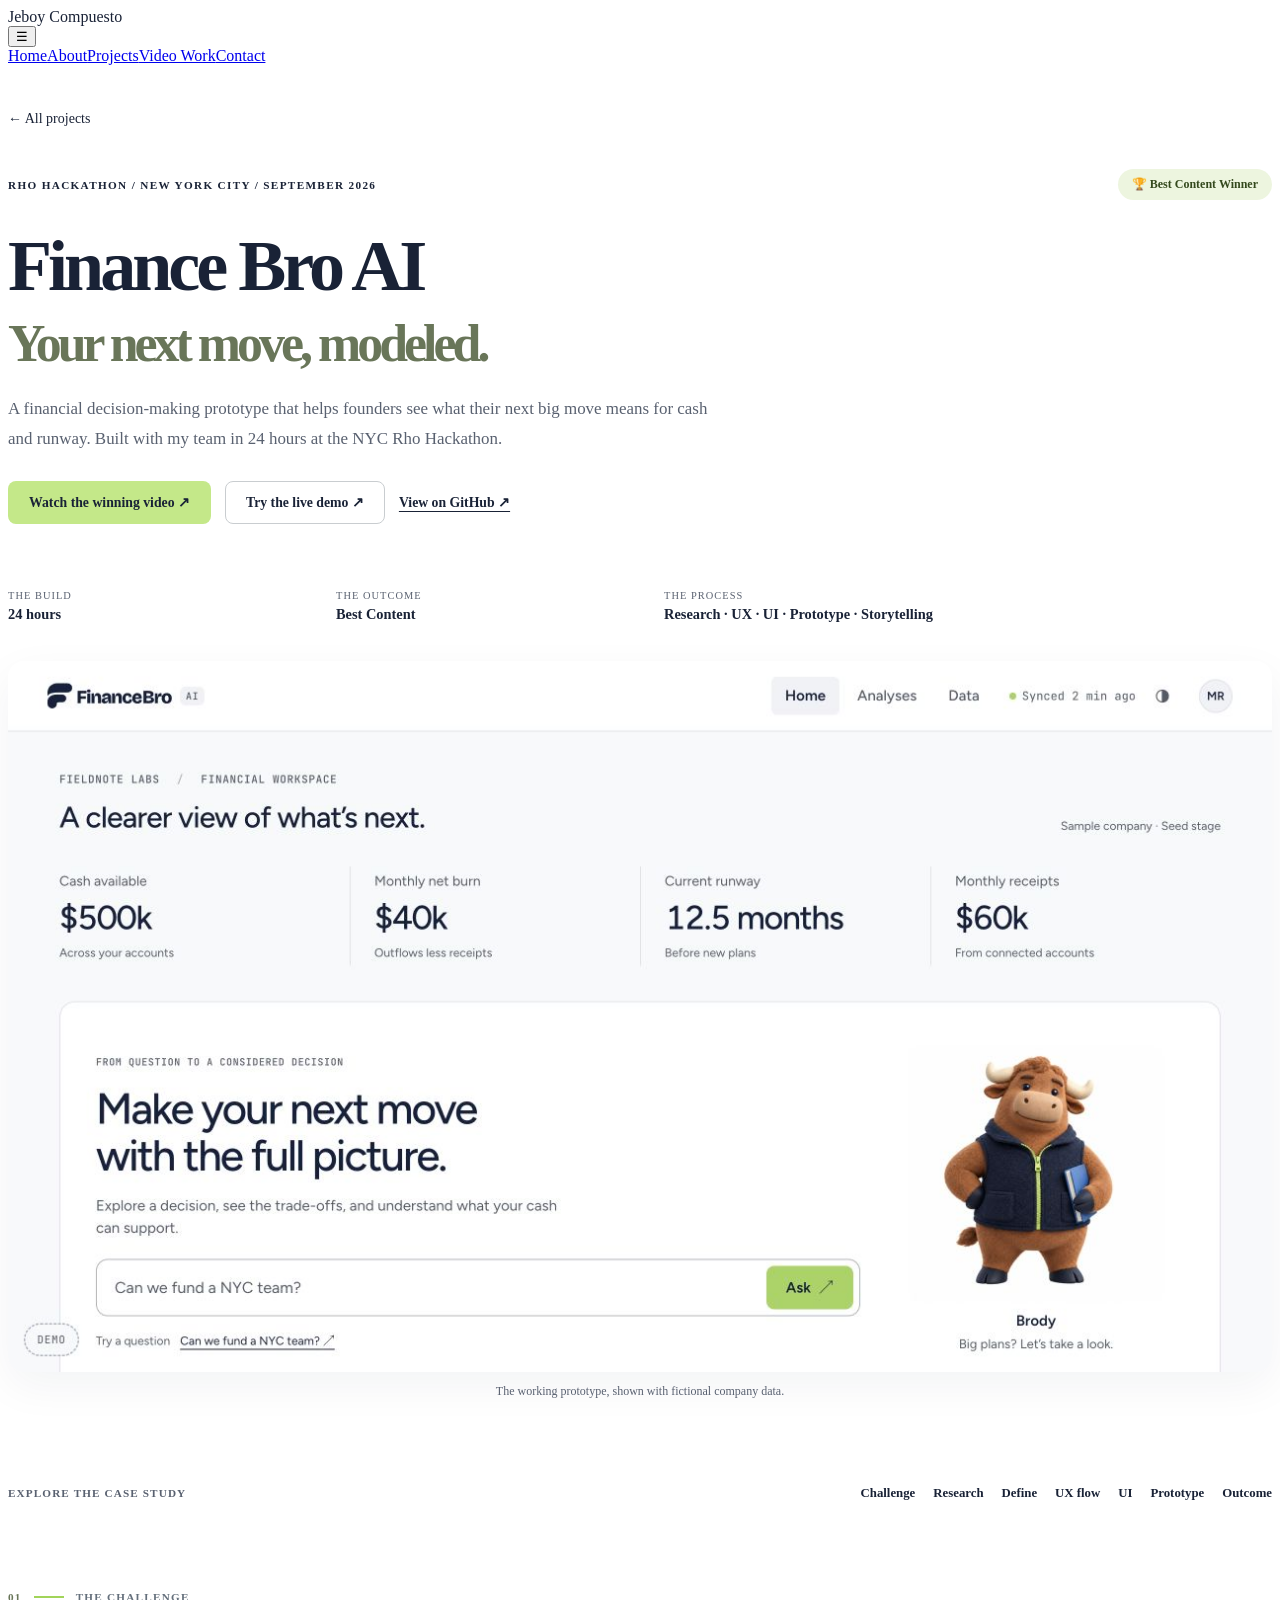
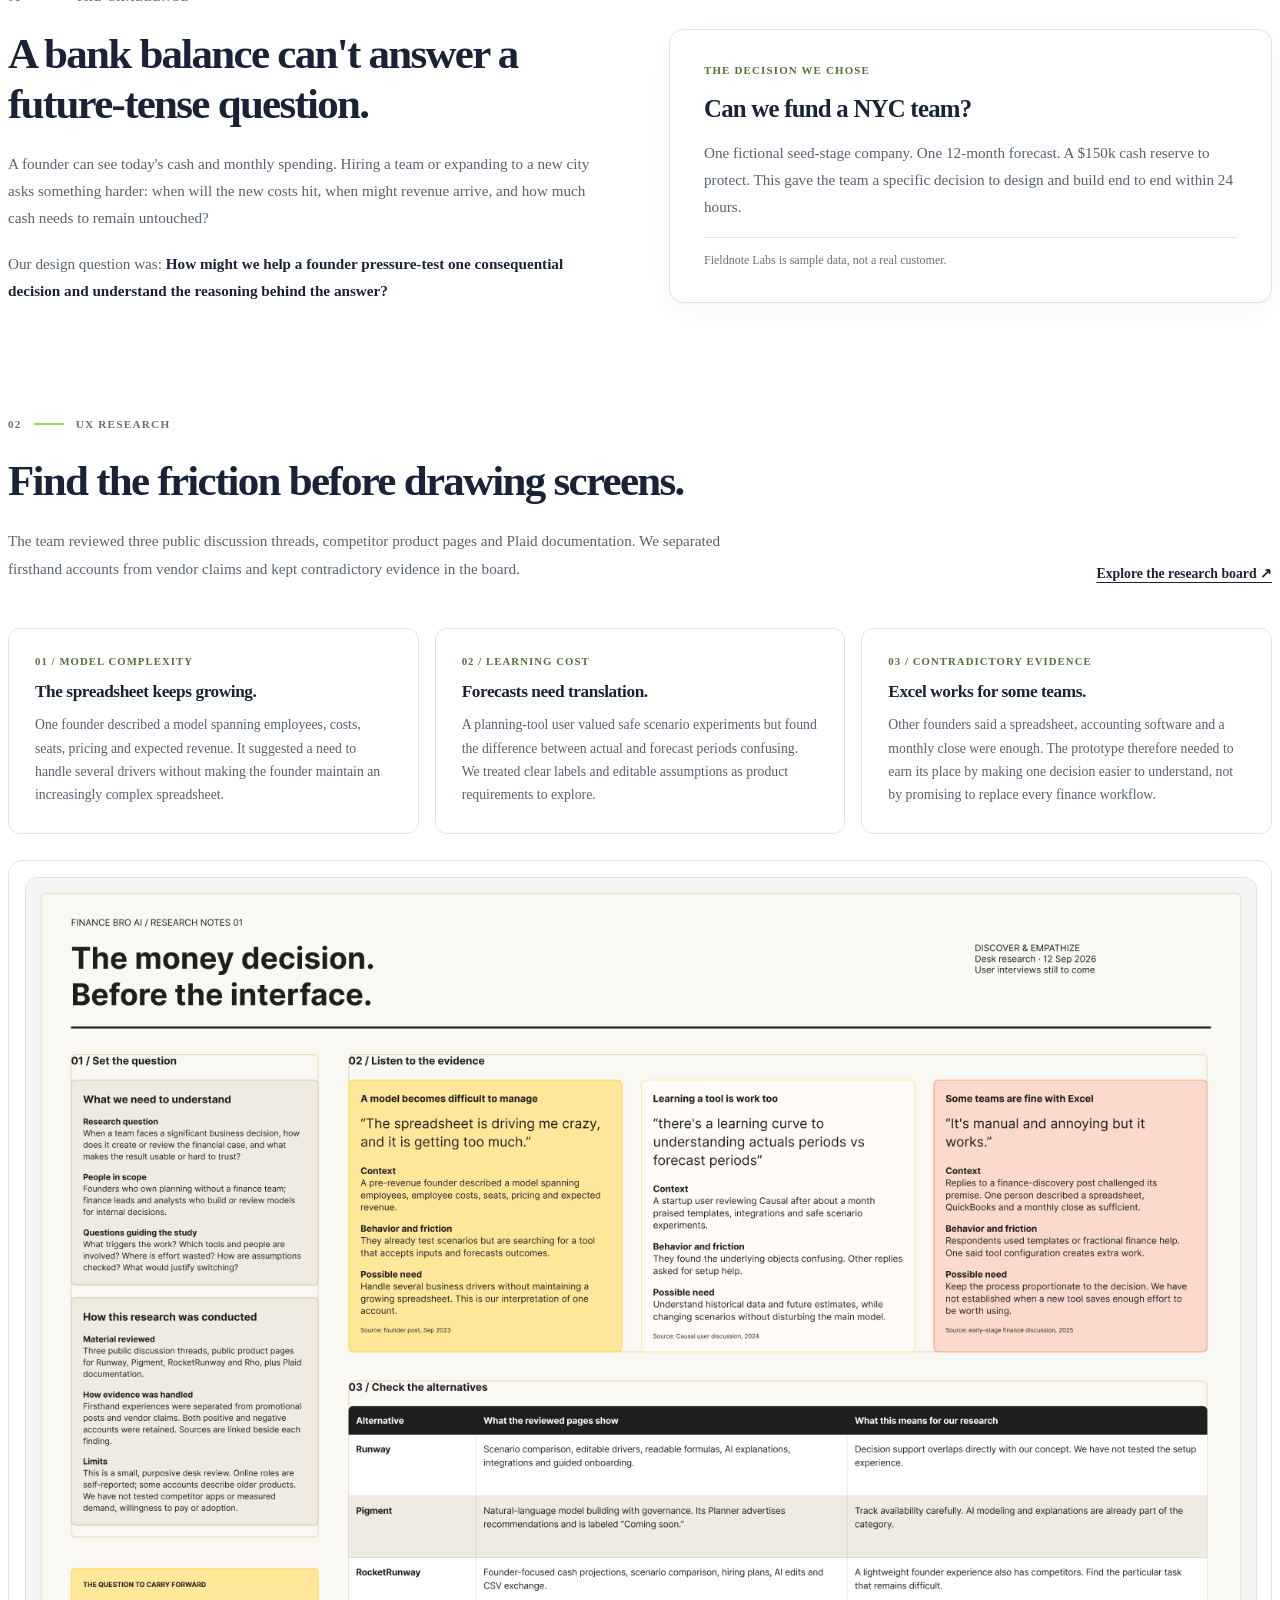
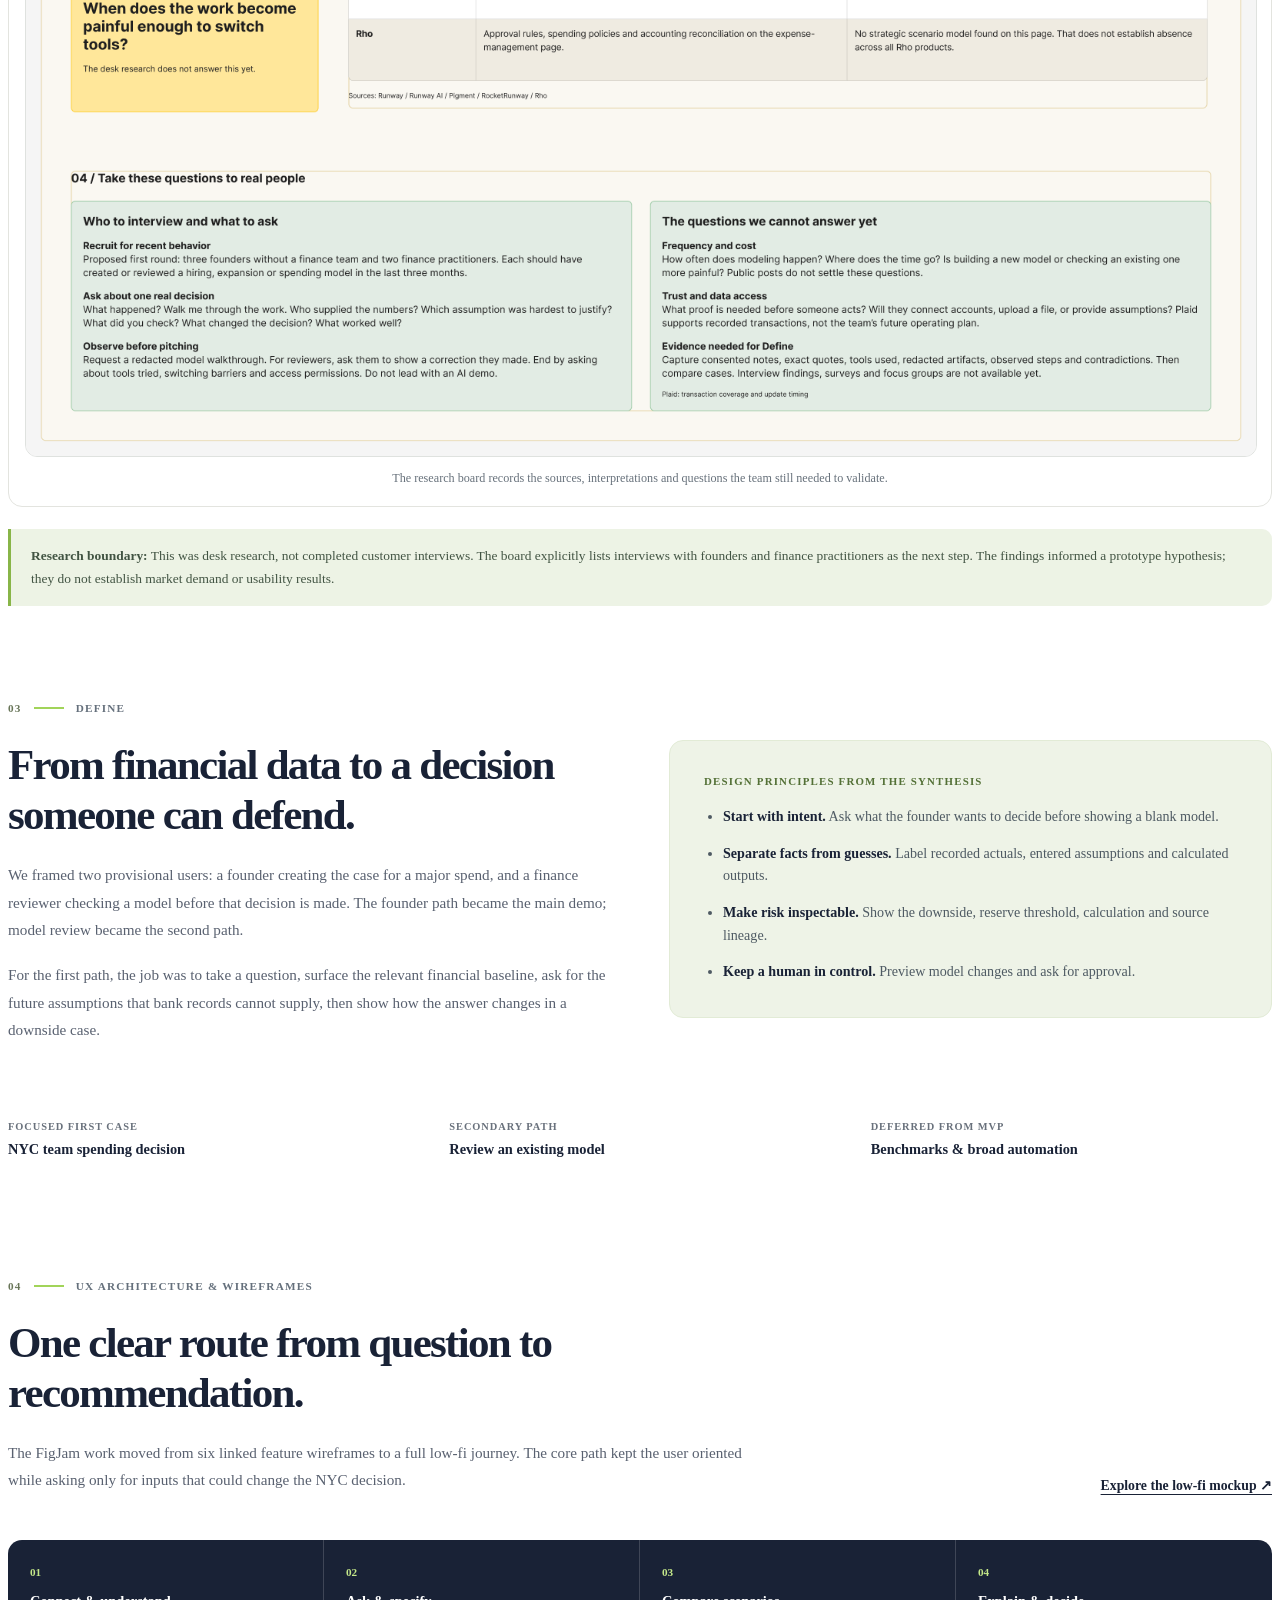
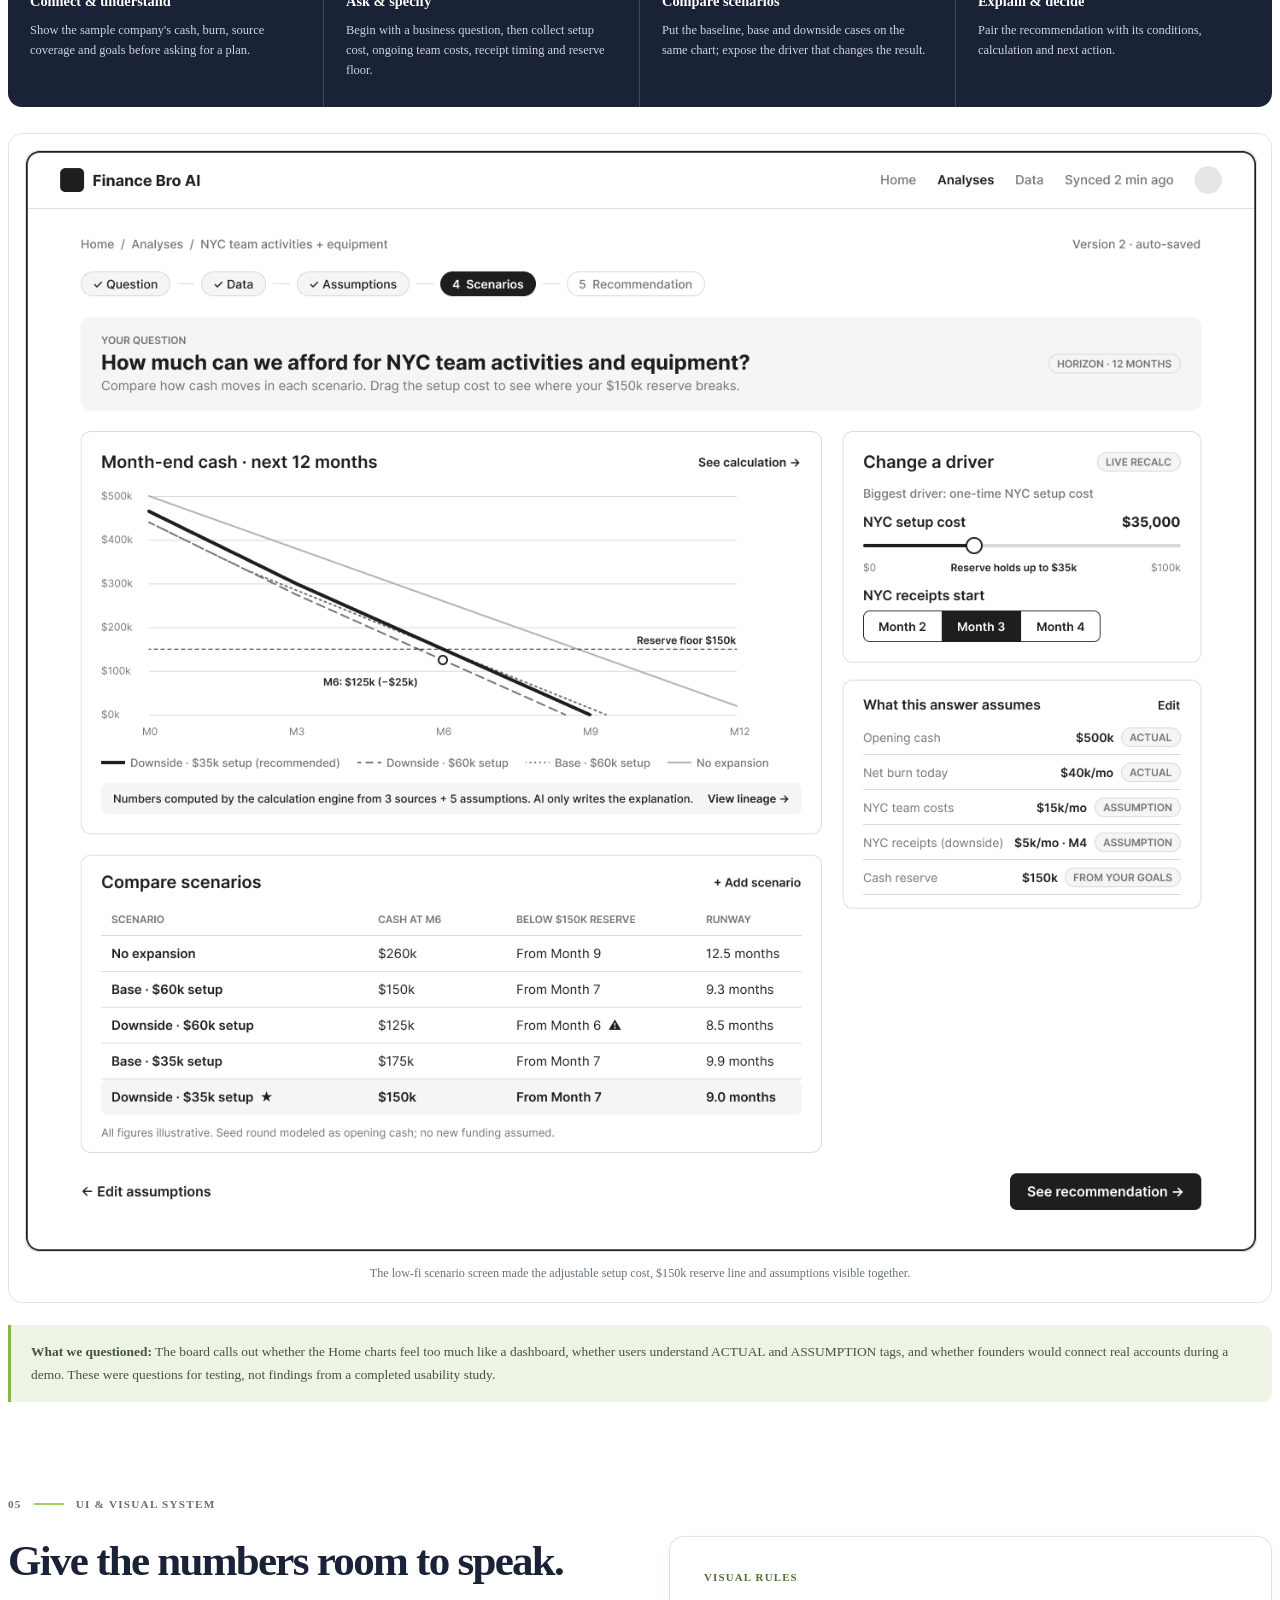
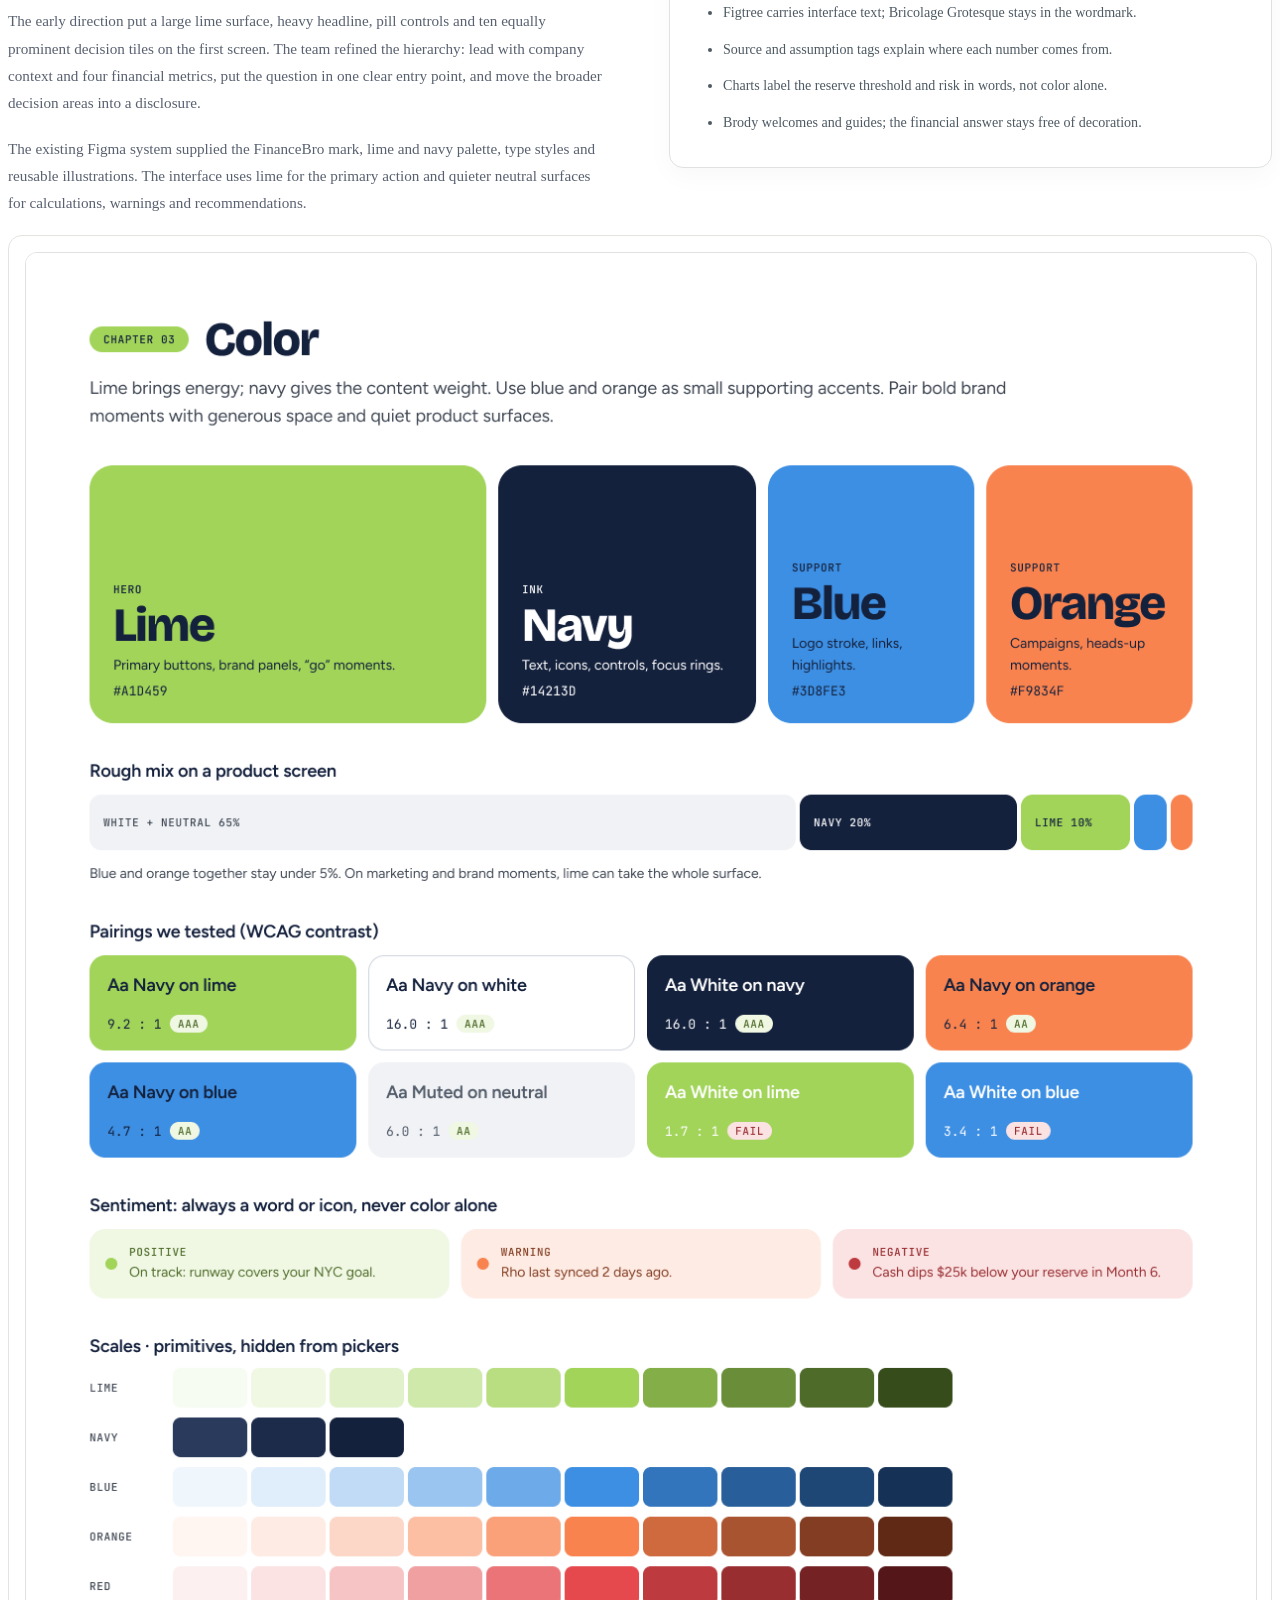
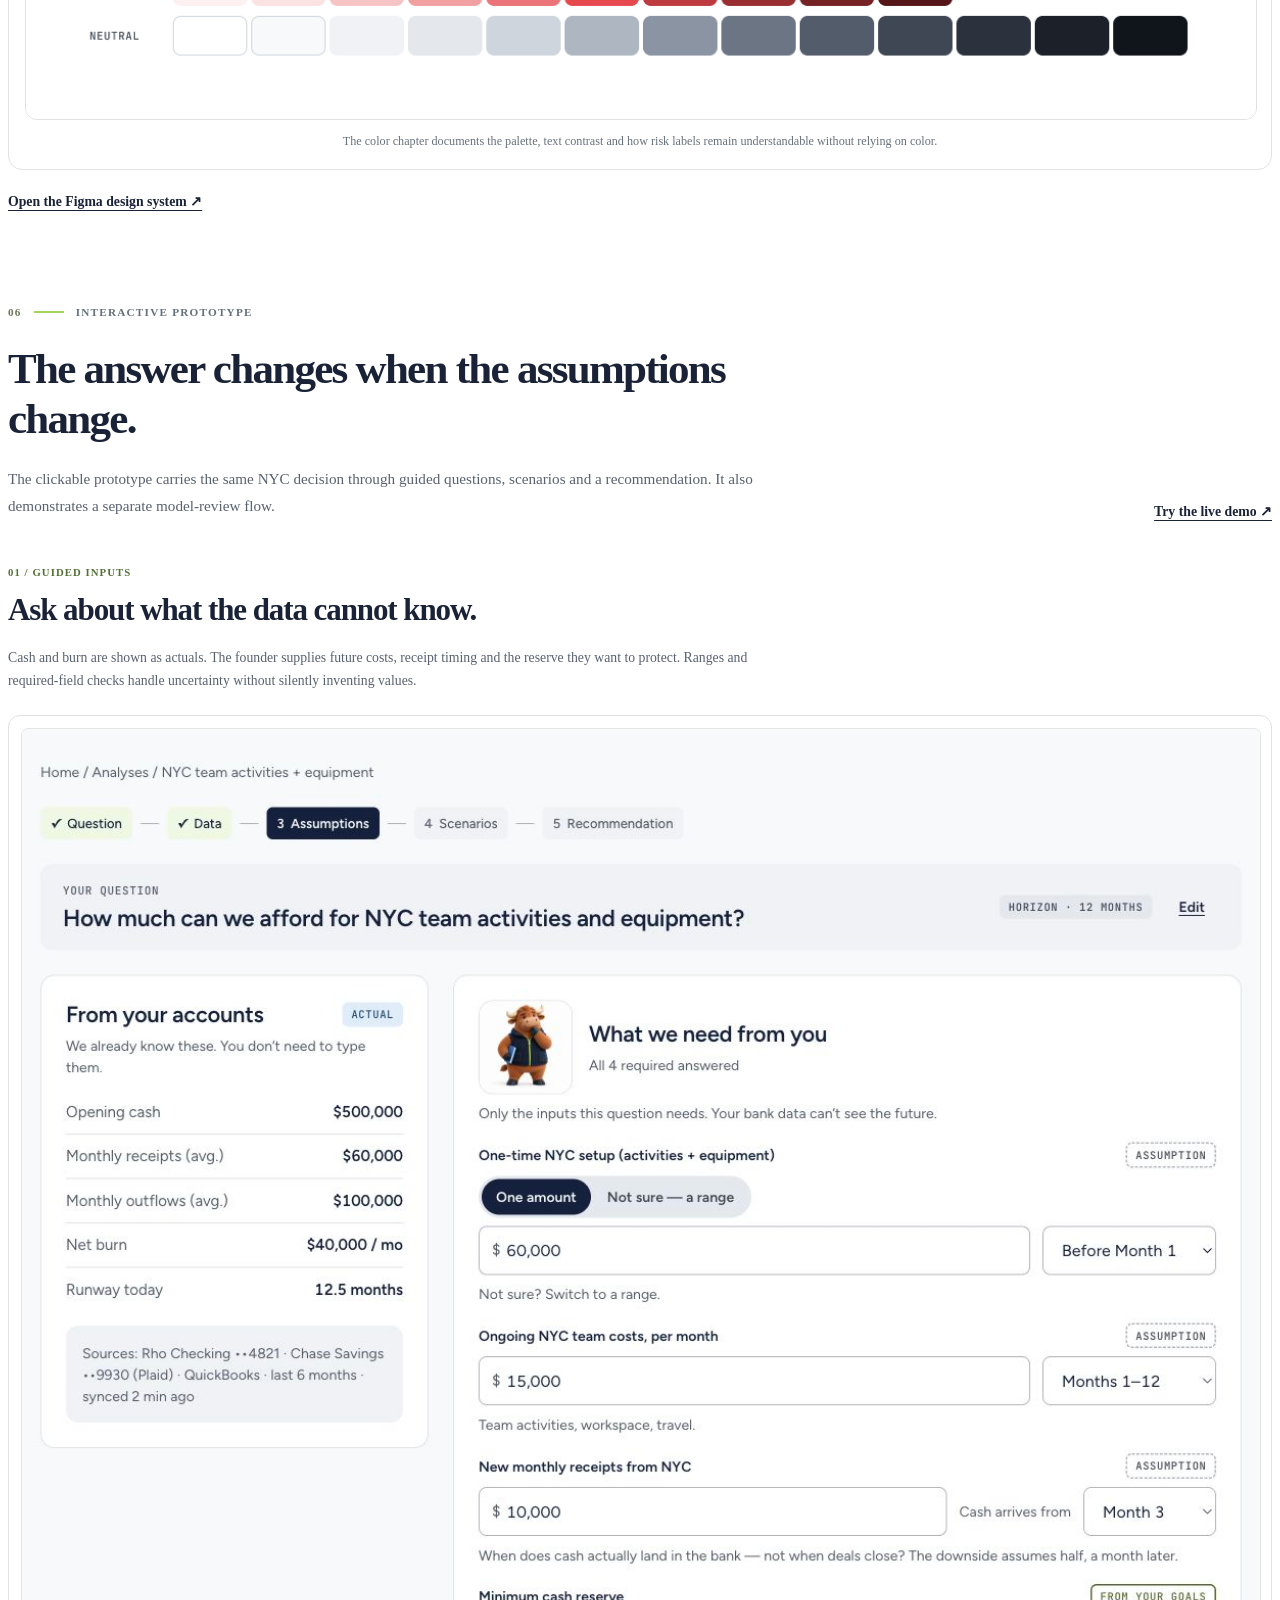
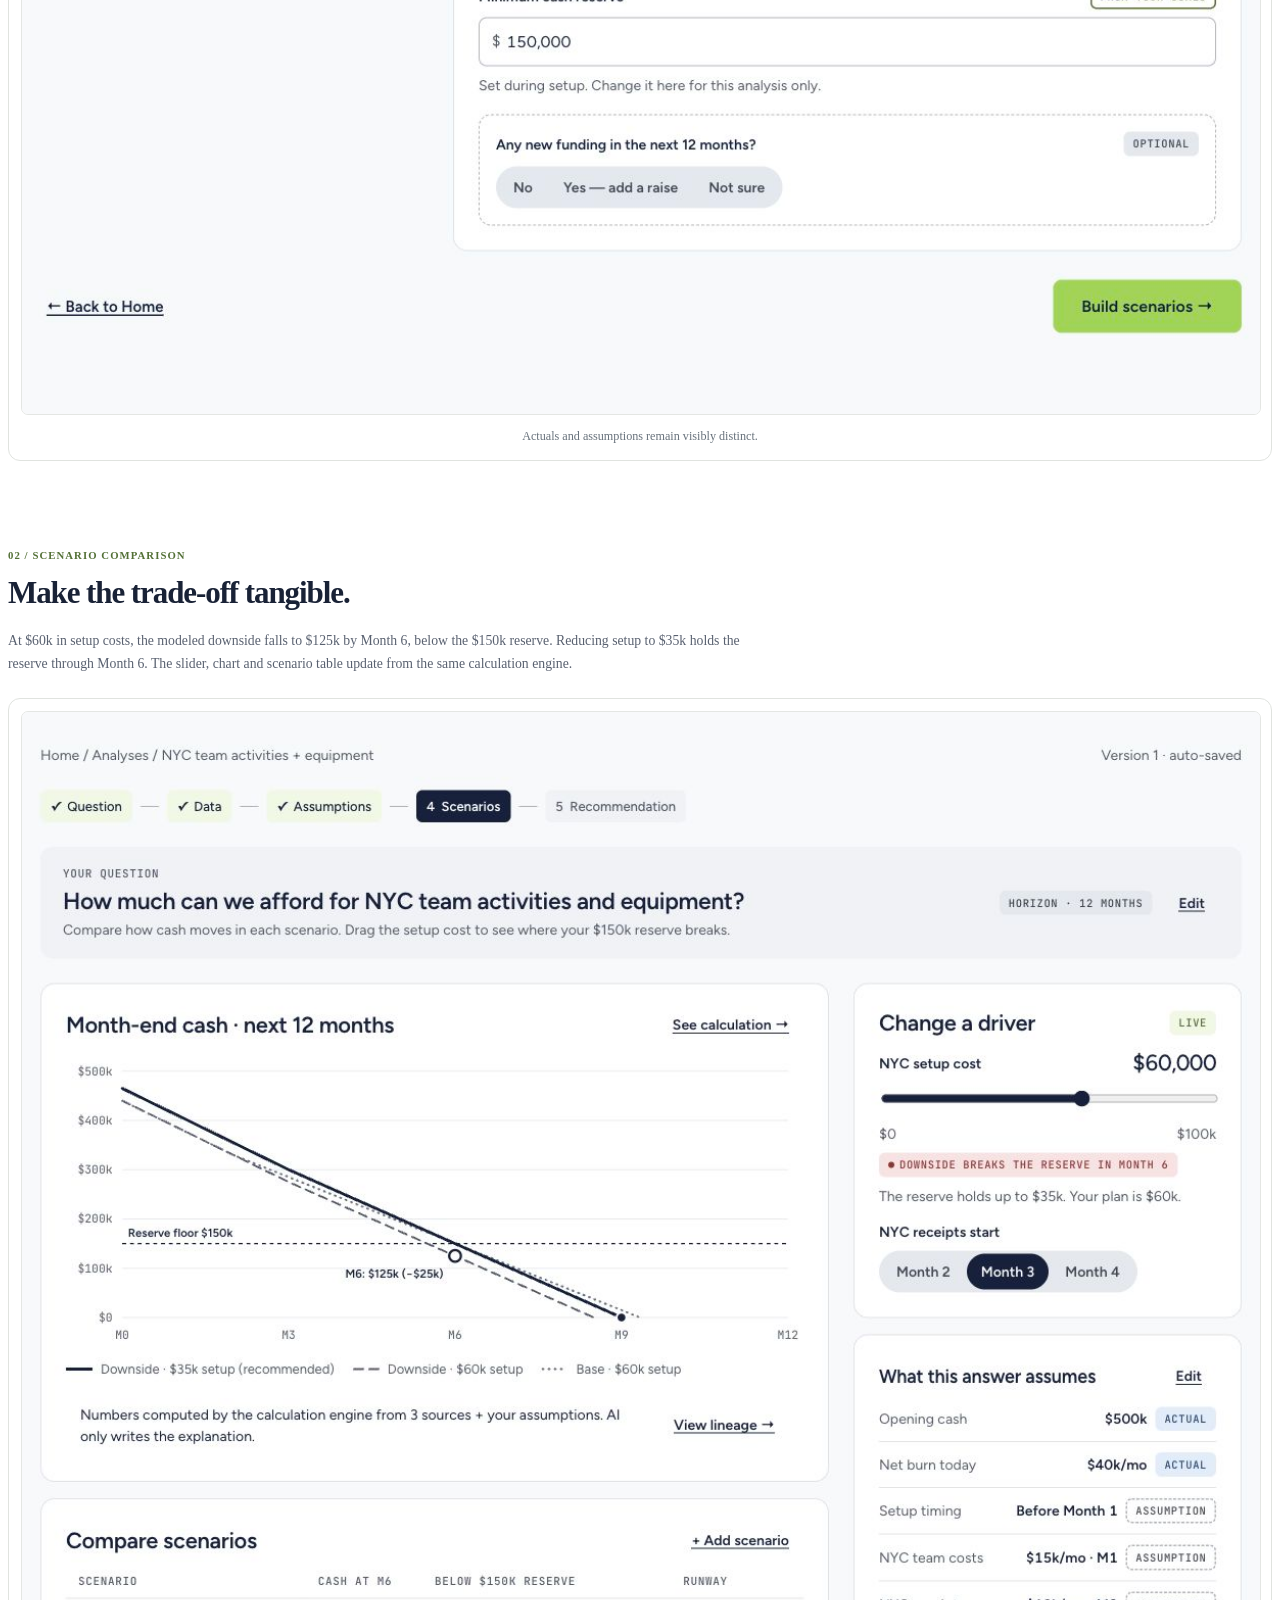
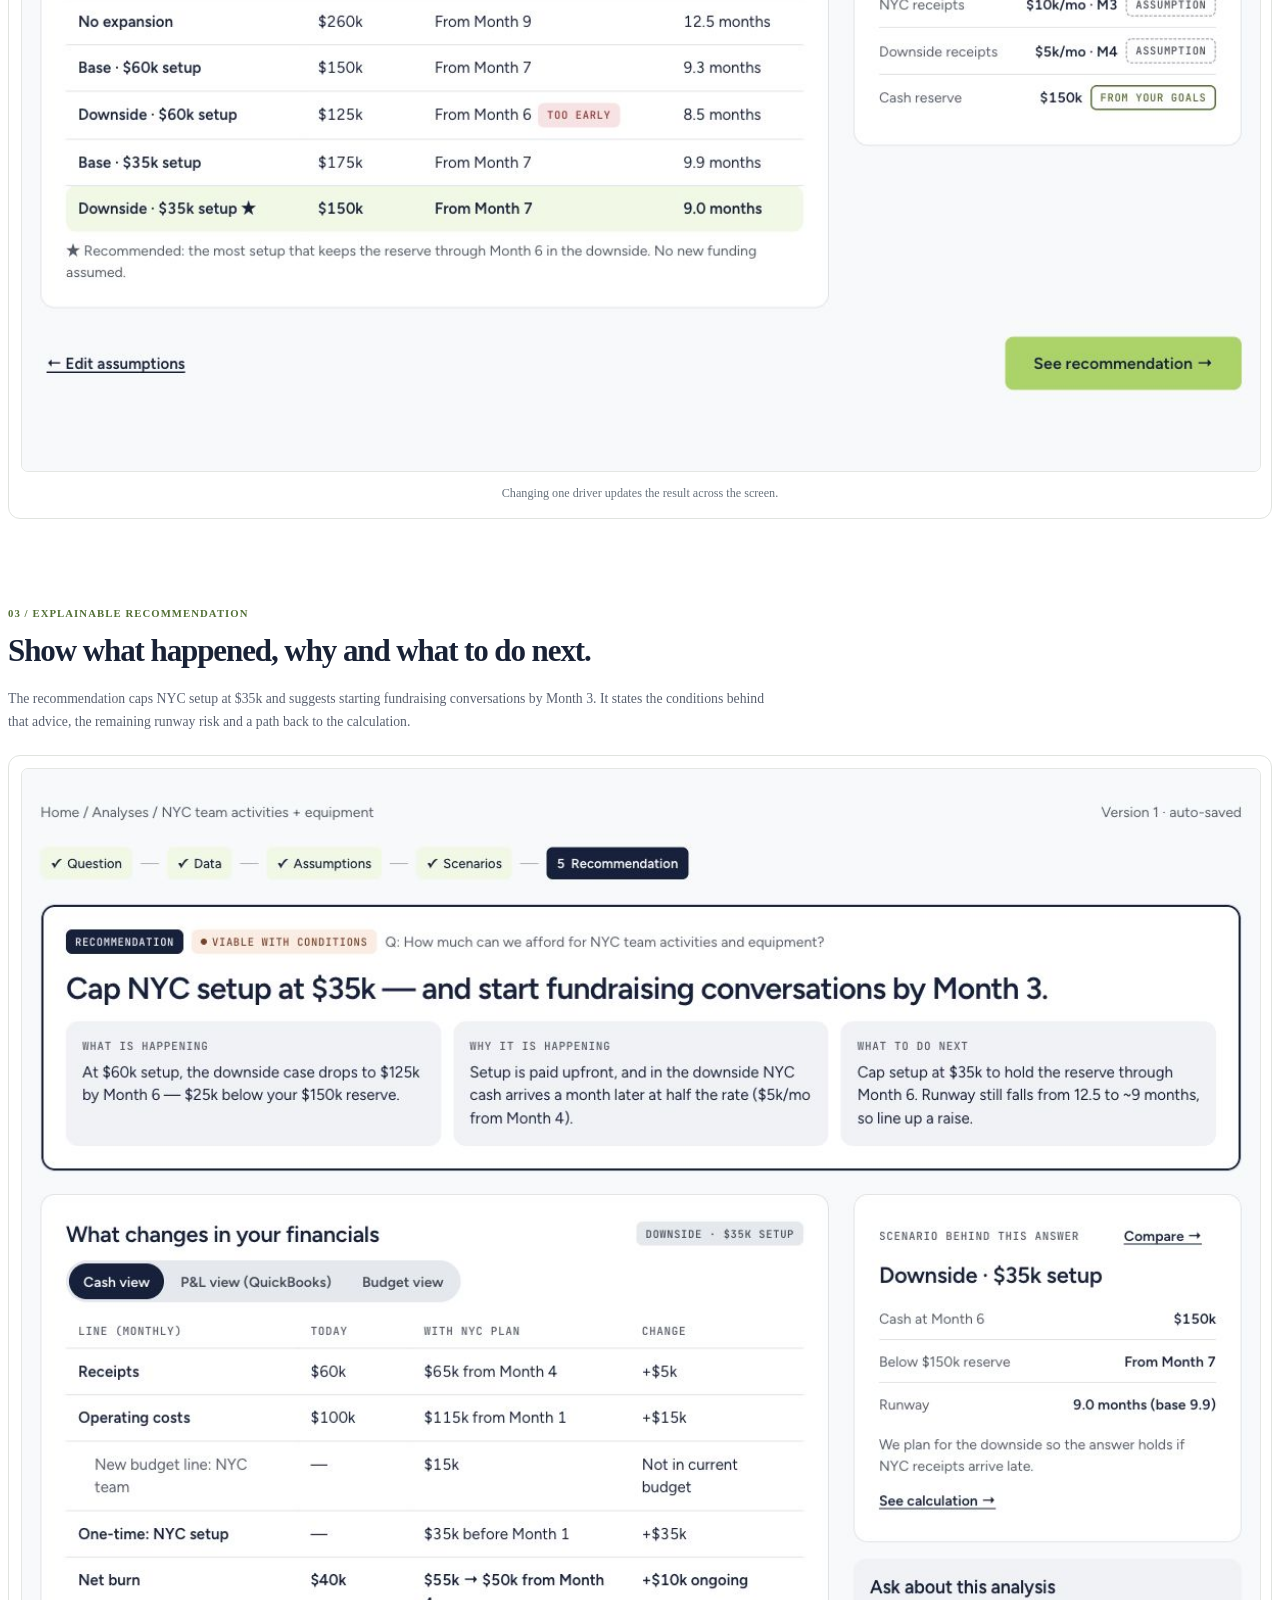
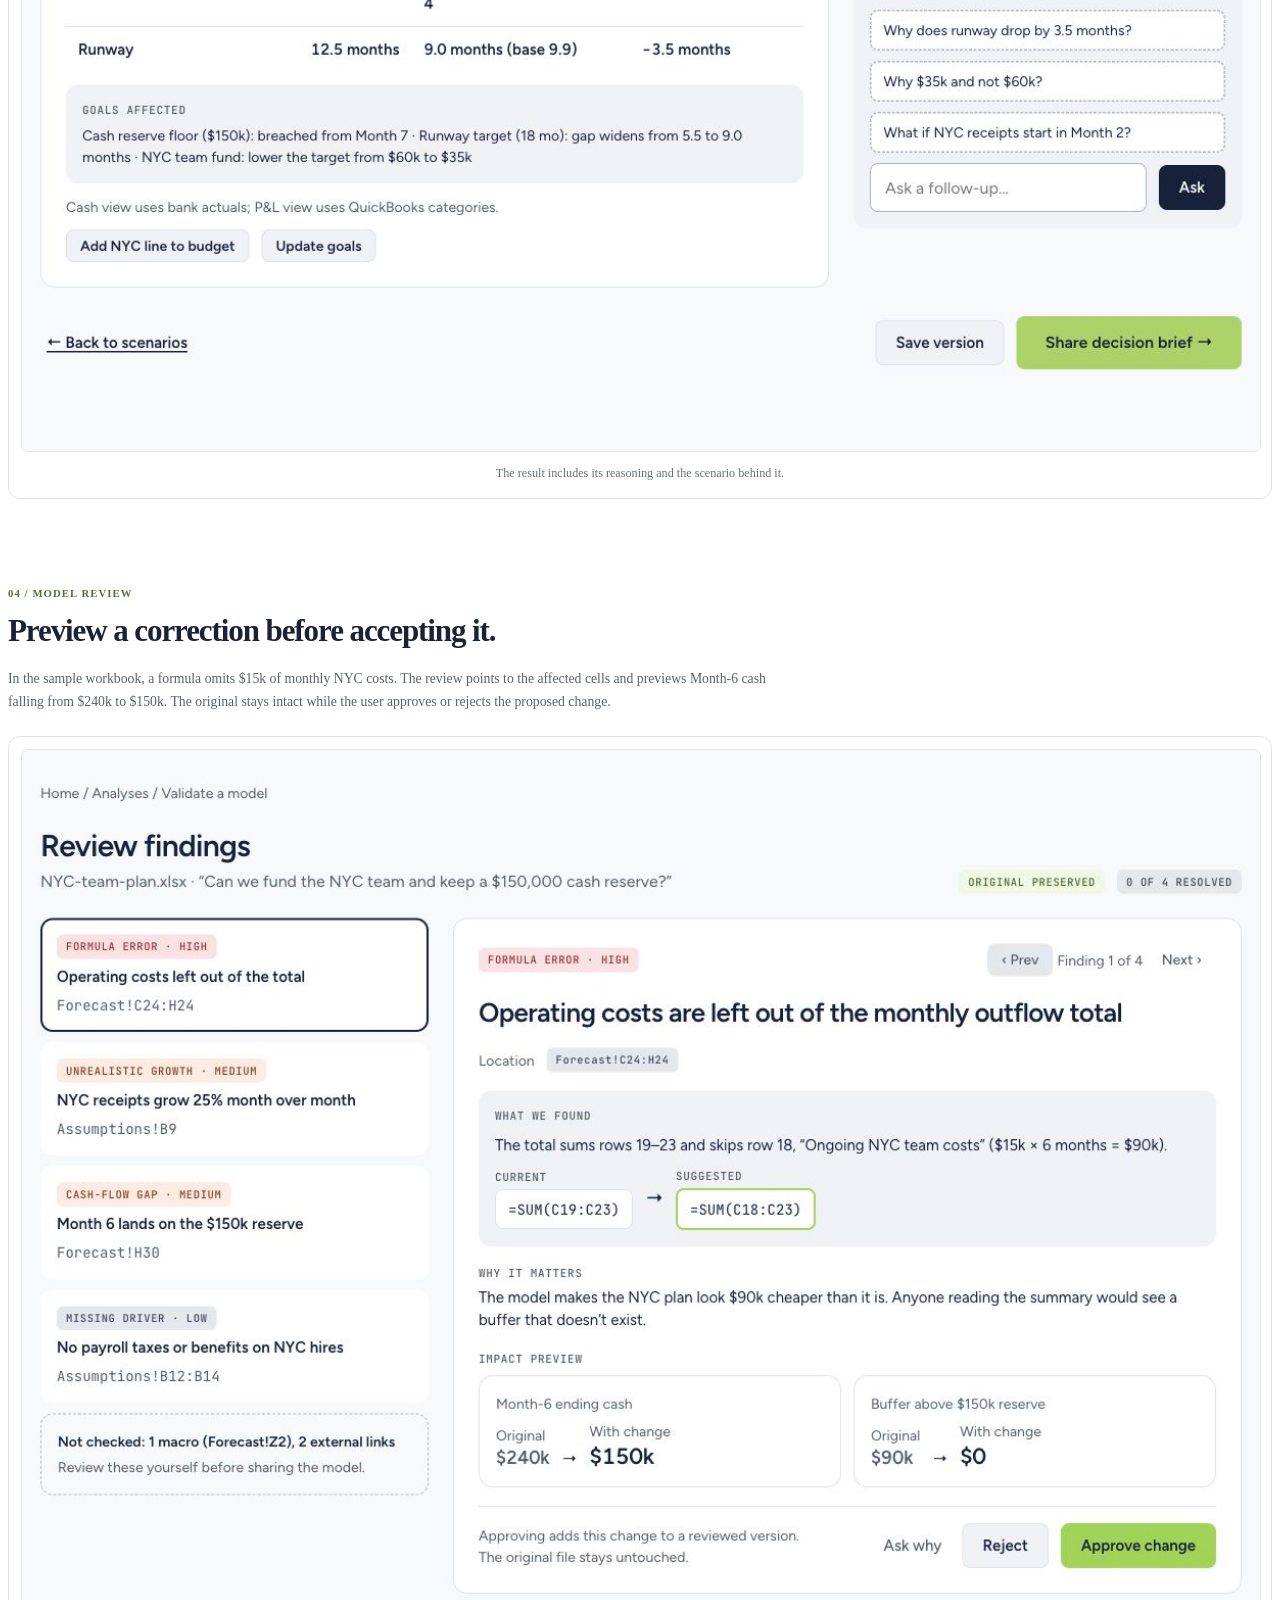
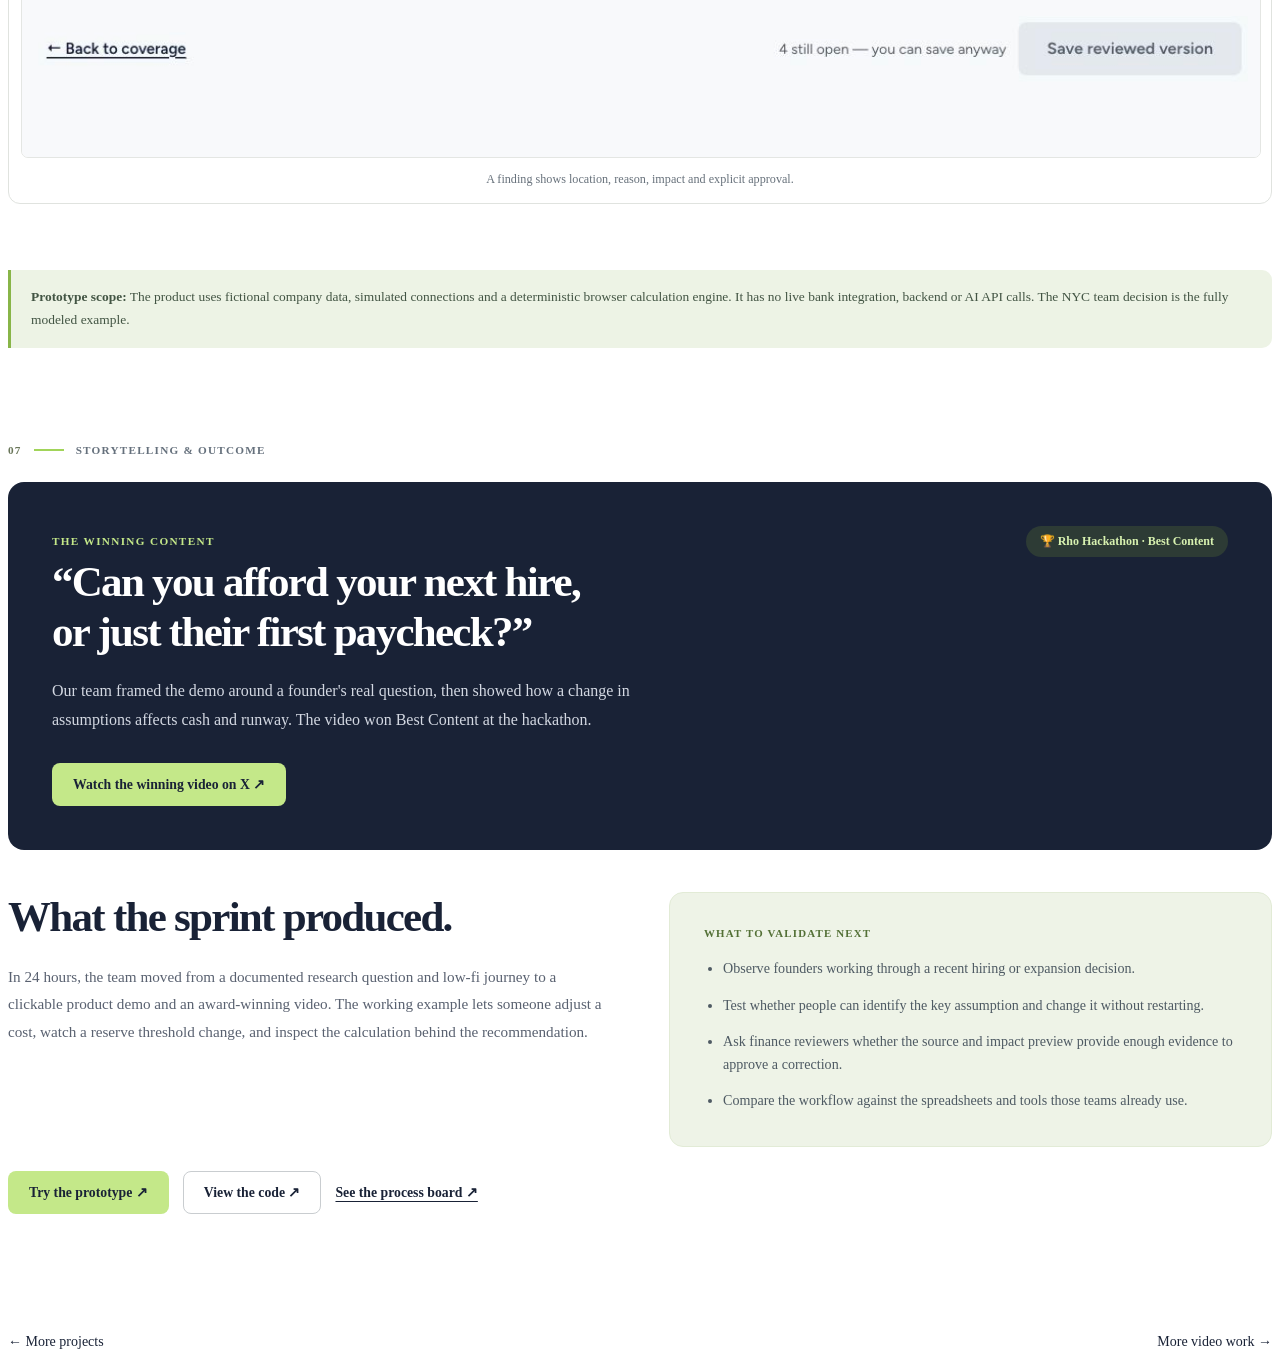
==== commit 2d654fa6: "Replace prototype captures with sharp focused screenshots" ====
--- a/finance-bro-ai.html
+++ b/finance-bro-ai.html
@@ -14,7 +14,7 @@
   <link rel="canonical" href="https://jeboycompuesto.github.io/Portfolio/finance-bro-ai.html">
   <link href="https://fonts.googleapis.com/css2?family=Inter:wght@400;500;600;700;800&display=swap" rel="stylesheet">
   <link rel="stylesheet" href="css/styles.css">
-  <link rel="stylesheet" href="css/finance-bro.css?v=4">
+  <link rel="stylesheet" href="css/finance-bro.css?v=5">
 </head>
 <body class="rho-page">
   <div class="custom-cursor"></div>
@@ -122,10 +122,10 @@
         <div class="rho-chapter-marker"><span>06</span><i></i><span>Interactive prototype</span></div>
         <div class="rho-section-head"><div><h2 id="rho-prototype-title">The answer changes when the assumptions change.</h2><p>The clickable prototype carries the same NYC decision through guided questions, scenarios and a recommendation. It also demonstrates a separate model-review flow.</p></div><a class="rho-text-link" href="https://jeboycompuesto.github.io/finance-bro-ai/" target="_blank" rel="noopener">Try the live demo ↗</a></div>
         <div class="rho-showcase">
-          <article><div><span>01 / Guided inputs</span><h3>Ask about what the data cannot know.</h3><p>Cash and burn are shown as actuals. The founder supplies future costs, receipt timing and the reserve they want to protect. Ranges and required-field checks handle uncertainty without silently inventing values.</p></div><figure><div class="rho-prototype-screen"><svg viewBox="0 0 640 665" role="img" aria-label="Prototype guided-questions screen separating company actuals from editable future assumptions"><image href="images/finance-bro-questions.png" width="1280" height="1330"/></svg></div><figcaption>Actuals and assumptions remain visibly distinct.</figcaption></figure></article>
-          <article><div><span>02 / Scenario comparison</span><h3>Make the trade-off tangible.</h3><p>At $60k in setup costs, the modeled downside falls to $125k by Month 6, below the $150k reserve. Reducing setup to $35k holds the reserve through Month 6. The slider, chart and scenario table update from the same calculation engine.</p></div><figure><div class="rho-prototype-screen"><svg viewBox="0 0 640 701.5" role="img" aria-label="Prototype scenarios screen showing a live setup-cost driver, cash projections and reserve-risk comparison"><image href="images/finance-bro-scenarios.png" width="1280" height="1403"/></svg></div><figcaption>Changing one driver updates the result across the screen.</figcaption></figure></article>
-          <article><div><span>03 / Explainable recommendation</span><h3>Show what happened, why and what to do next.</h3><p>The recommendation caps NYC setup at $35k and suggests starting fundraising conversations by Month 3. It states the conditions behind that advice, the remaining runway risk and a path back to the calculation.</p></div><figure><div class="rho-prototype-screen"><svg viewBox="0 0 640 663.5" role="img" aria-label="Prototype recommendation screen with condition, financial impact table and linked calculation"><image href="images/finance-bro-recommendation.png" width="1280" height="1327"/></svg></div><figcaption>The result includes its reasoning and the scenario behind it.</figcaption></figure></article>
-          <article><div><span>04 / Model review</span><h3>Preview a correction before accepting it.</h3><p>In the sample workbook, a formula omits $15k of monthly NYC costs. The review points to the affected cells and previews Month-6 cash falling from $240k to $150k. The original stays intact while the user approves or rejects the proposed change.</p></div><figure><div class="rho-prototype-screen"><svg viewBox="0 0 640 529" role="img" aria-label="Prototype review screen showing a formula finding, its cell location and an impact preview before approval"><image href="images/finance-bro-review.png" width="1280" height="1058"/></svg></div><figcaption>A finding shows location, reason, impact and explicit approval.</figcaption></figure></article>
+          <article><div><span>01 / Guided inputs</span><h3>Ask about what the data cannot know.</h3><p>Cash and burn are shown as actuals. The founder supplies future costs, receipt timing and the reserve they want to protect. Ranges and required-field checks handle uncertainty without silently inventing values.</p></div><figure><img src="images/finance-bro-questions-hd.png" alt="Prototype guided-questions screen separating company actuals from editable future assumptions" width="1212" height="1258" loading="lazy"><figcaption>Actuals and assumptions remain visibly distinct.</figcaption></figure></article>
+          <article><div><span>02 / Scenario comparison</span><h3>Make the trade-off tangible.</h3><p>At $60k in setup costs, the modeled downside falls to $125k by Month 6, below the $150k reserve. Reducing setup to $35k holds the reserve through Month 6. The slider, chart and scenario table update from the same calculation engine.</p></div><figure><img src="images/finance-bro-scenarios-hd.png" alt="Prototype scenarios screen showing a live setup-cost driver, cash projections and reserve-risk comparison" width="1212" height="1331" loading="lazy"><figcaption>Changing one driver updates the result across the screen.</figcaption></figure></article>
+          <article><div><span>03 / Explainable recommendation</span><h3>Show what happened, why and what to do next.</h3><p>The recommendation caps NYC setup at $35k and suggests starting fundraising conversations by Month 3. It states the conditions behind that advice, the remaining runway risk and a path back to the calculation.</p></div><figure><img src="images/finance-bro-recommendation-hd.png" alt="Prototype recommendation screen with condition, financial impact table and linked calculation" width="1212" height="1255" loading="lazy"><figcaption>The result includes its reasoning and the scenario behind it.</figcaption></figure></article>
+          <article><div><span>04 / Model review</span><h3>Preview a correction before accepting it.</h3><p>In the sample workbook, a formula omits $15k of monthly NYC costs. The review points to the affected cells and previews Month-6 cash falling from $240k to $150k. The original stays intact while the user approves or rejects the proposed change.</p></div><figure><img src="images/finance-bro-review-hd.png" alt="Prototype review screen showing a formula finding, its cell location and an impact preview before approval" width="1212" height="986" loading="lazy"><figcaption>A finding shows location, reason, impact and explicit approval.</figcaption></figure></article>
         </div>
         <p class="rho-evidence-note"><strong>Prototype scope:</strong> The product uses fictional company data, simulated connections and a deterministic browser calculation engine. It has no live bank integration, backend or AI API calls. The NYC team decision is the fully modeled example.</p>
       </section>
--- a/css/finance-bro.css
+++ b/css/finance-bro.css
@@ -91,8 +91,7 @@
 .rho-showcase article > div { max-width: 760px; }
 .rho-showcase h3 { font-size: clamp(22px, 2.6vw, 31px); letter-spacing: -.035em; line-height: 1.2; margin: 0 0 18px; }
 .rho-showcase figure { background: #fff; border: 1px solid #e0e3df; padding: 12px; border-radius: 12px; margin: 0; }
-.rho-prototype-screen { overflow: hidden; border: 1px solid #e4e6e3; border-radius: 7px; }
-.rho-prototype-screen svg { display: block; width: 100%; height: auto; }
+.rho-showcase img { display: block; width: 100%; height: auto; border: 1px solid #e4e6e3; border-radius: 7px; }
 .rho-end-links { display: flex; align-items: center; flex-wrap: wrap; gap: 14px; margin-top: 24px; }
 .rho-video-feature { display: grid; grid-template-columns: 1fr 1fr; align-items: center; gap: 32px; border: 1px solid #3a4134; border-radius: 14px; padding: 24px; margin: 0 0 44px; background: #1b211b; }
 .rho-video-feature .rho-kicker { color: #c4e889; }
